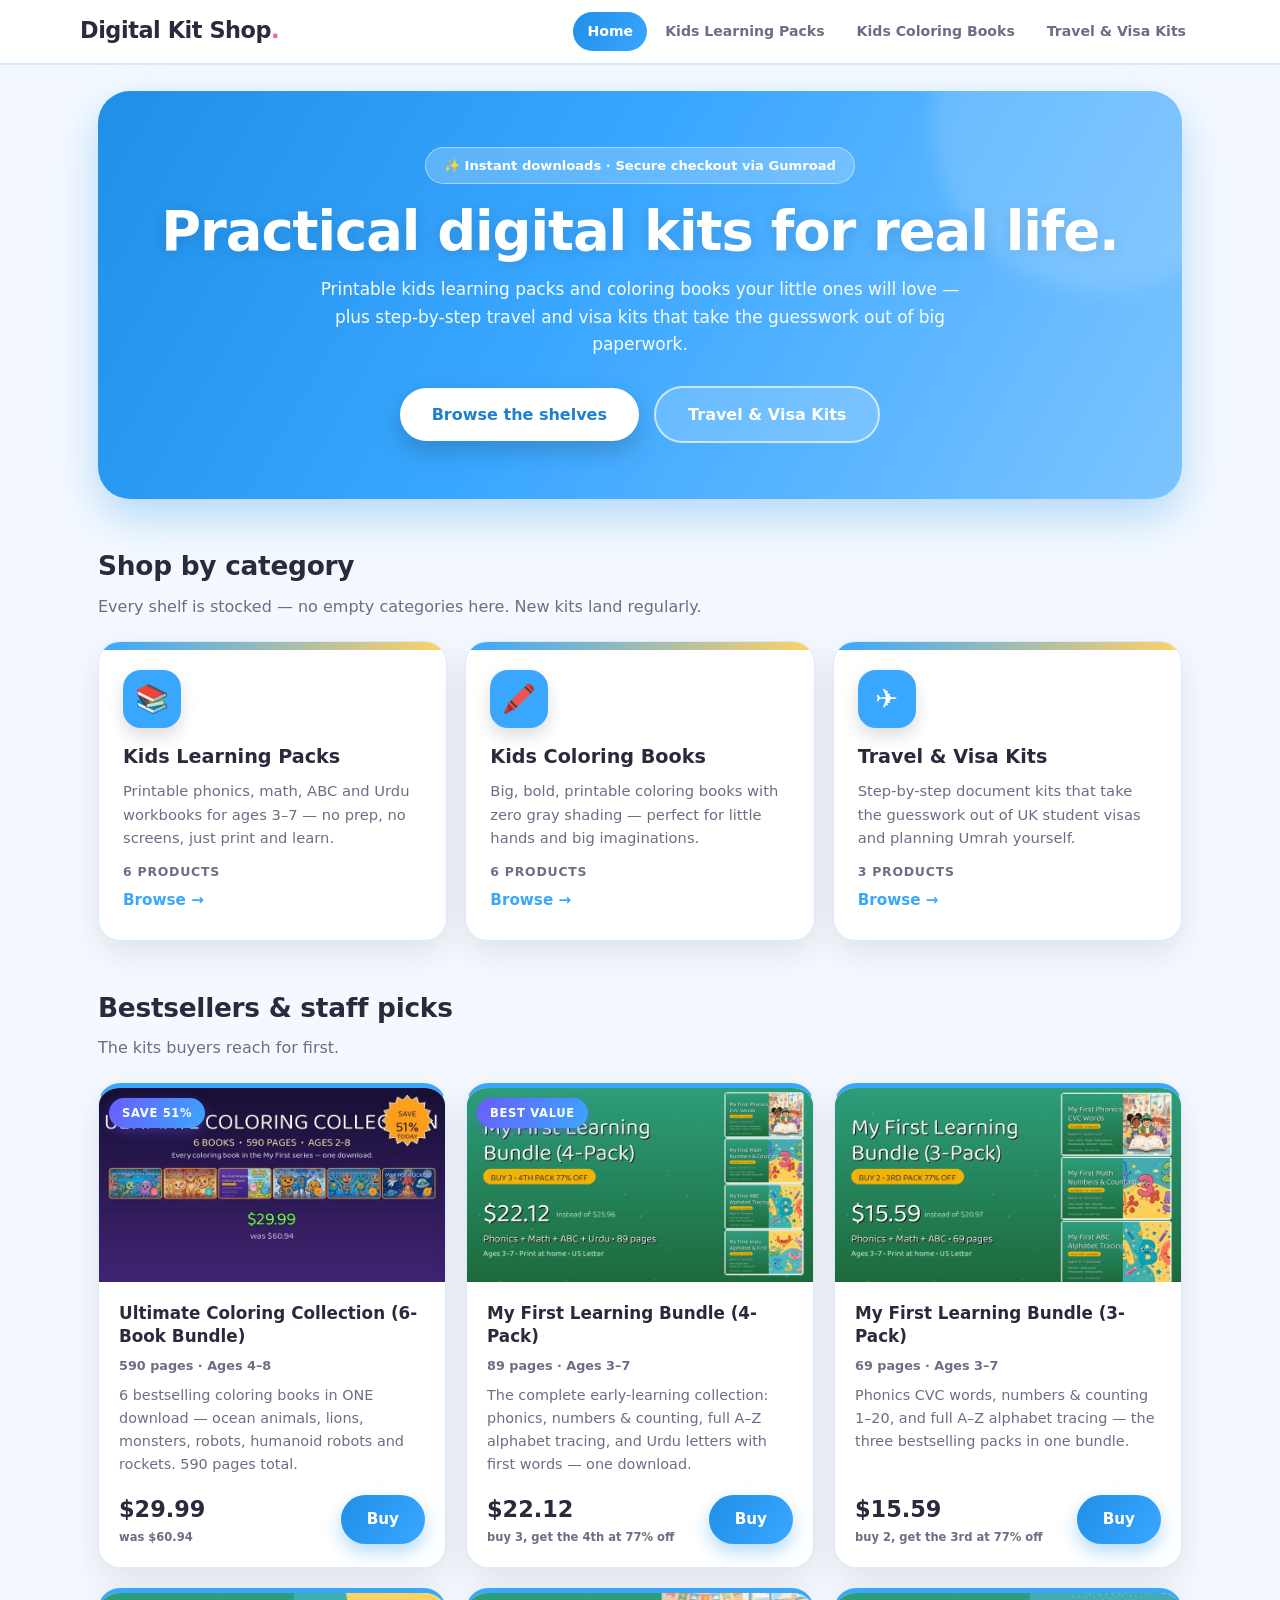
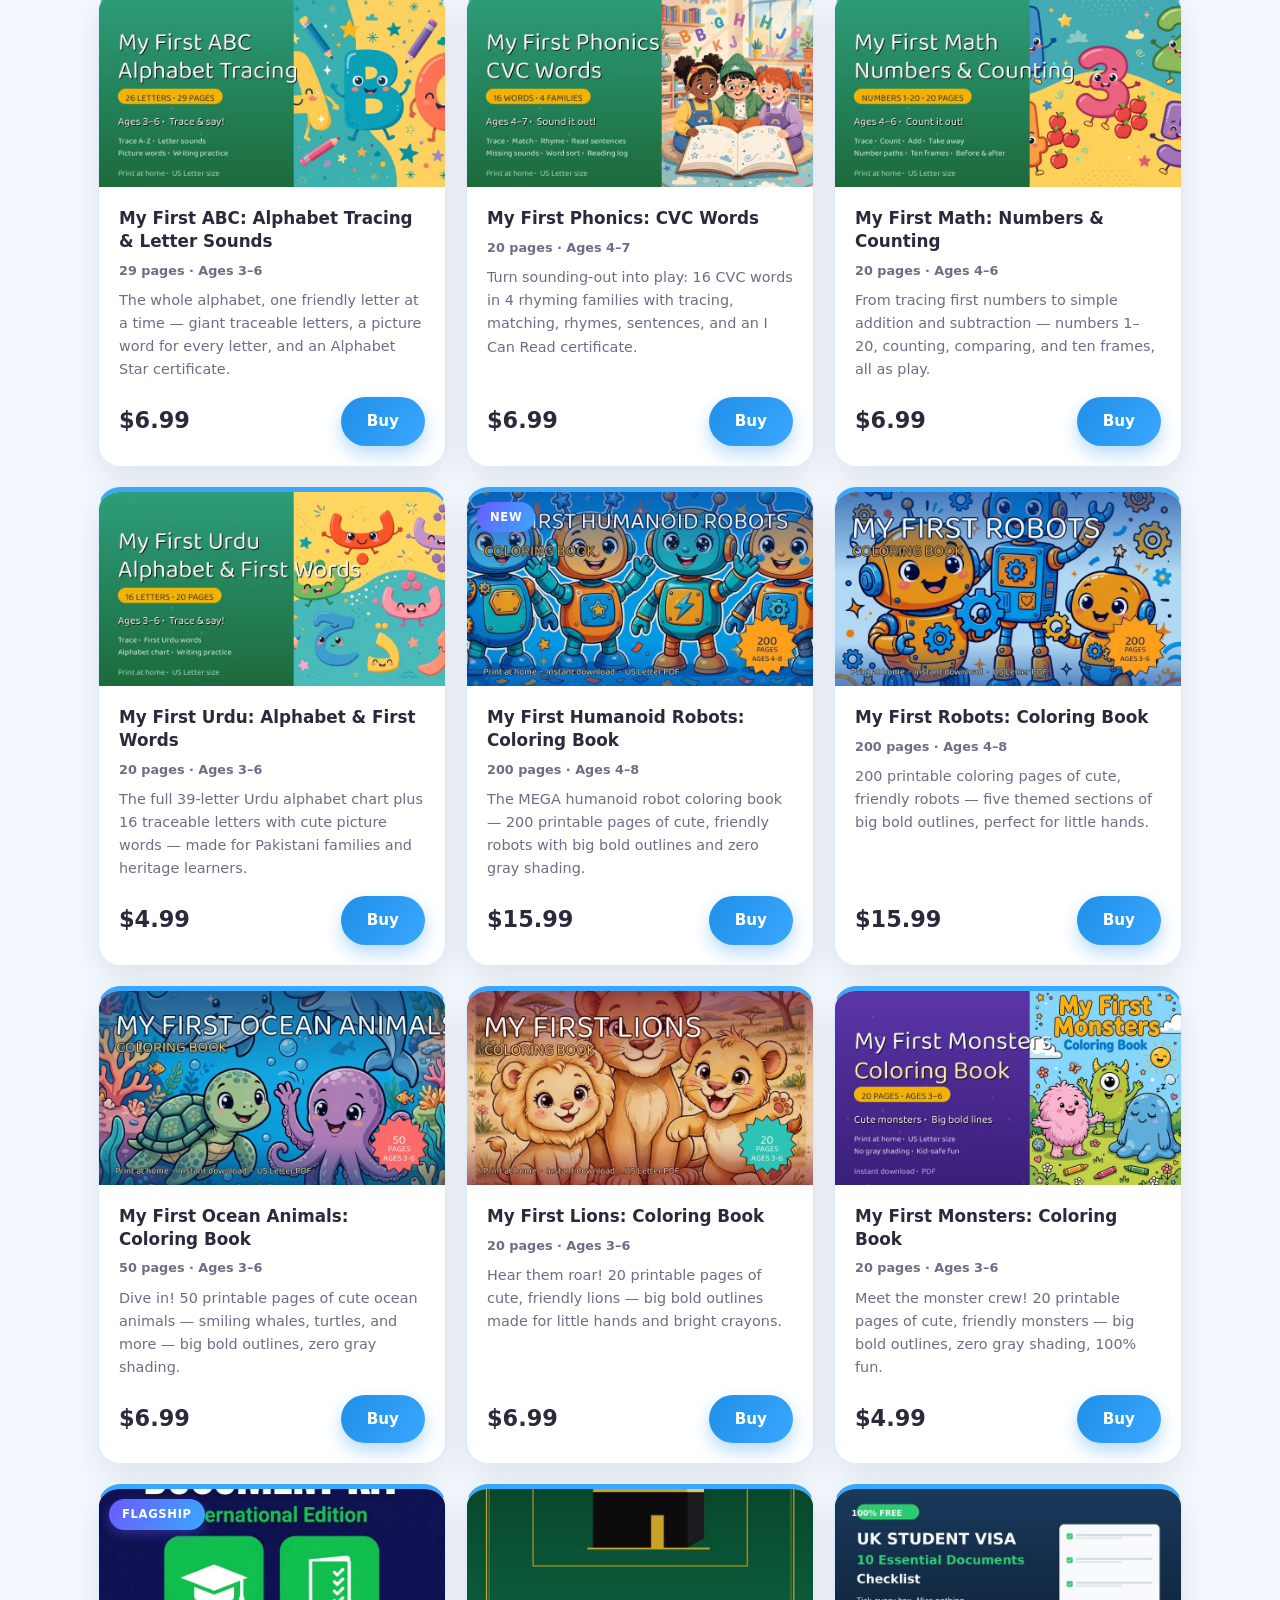
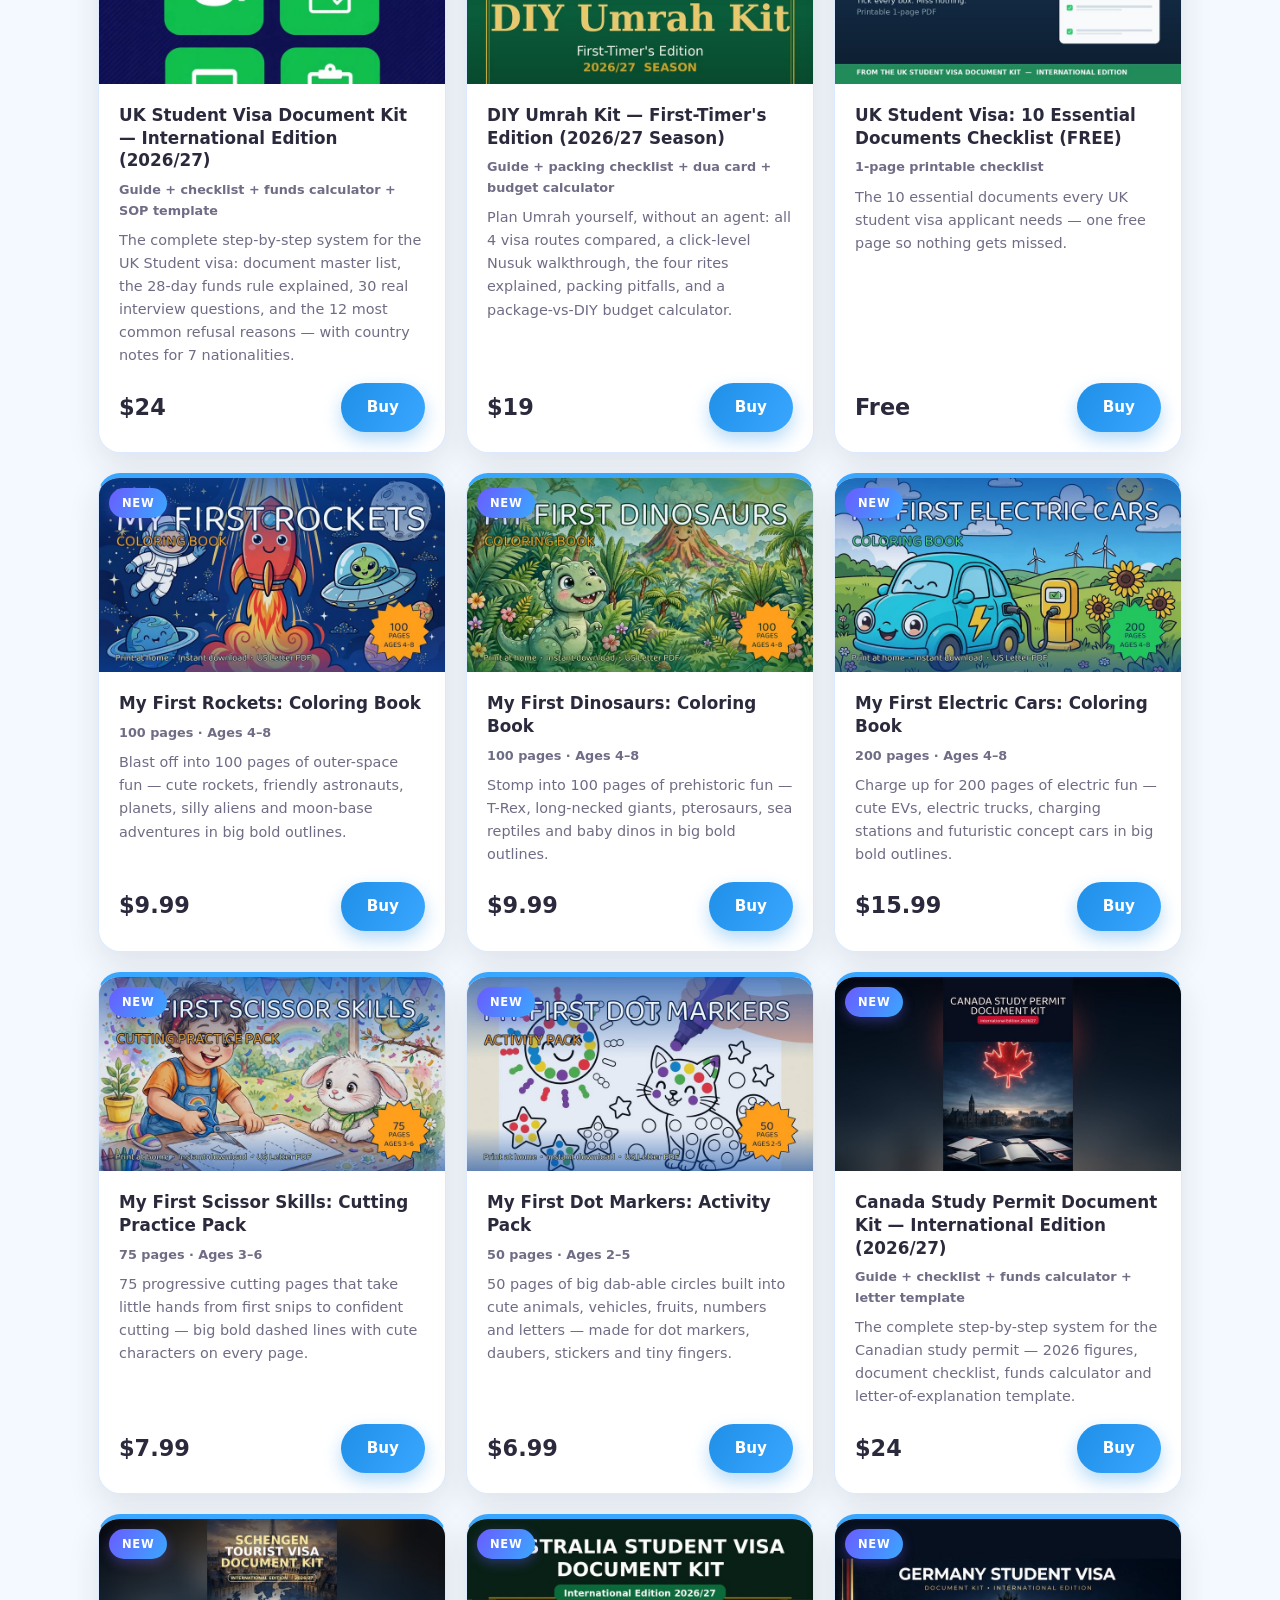
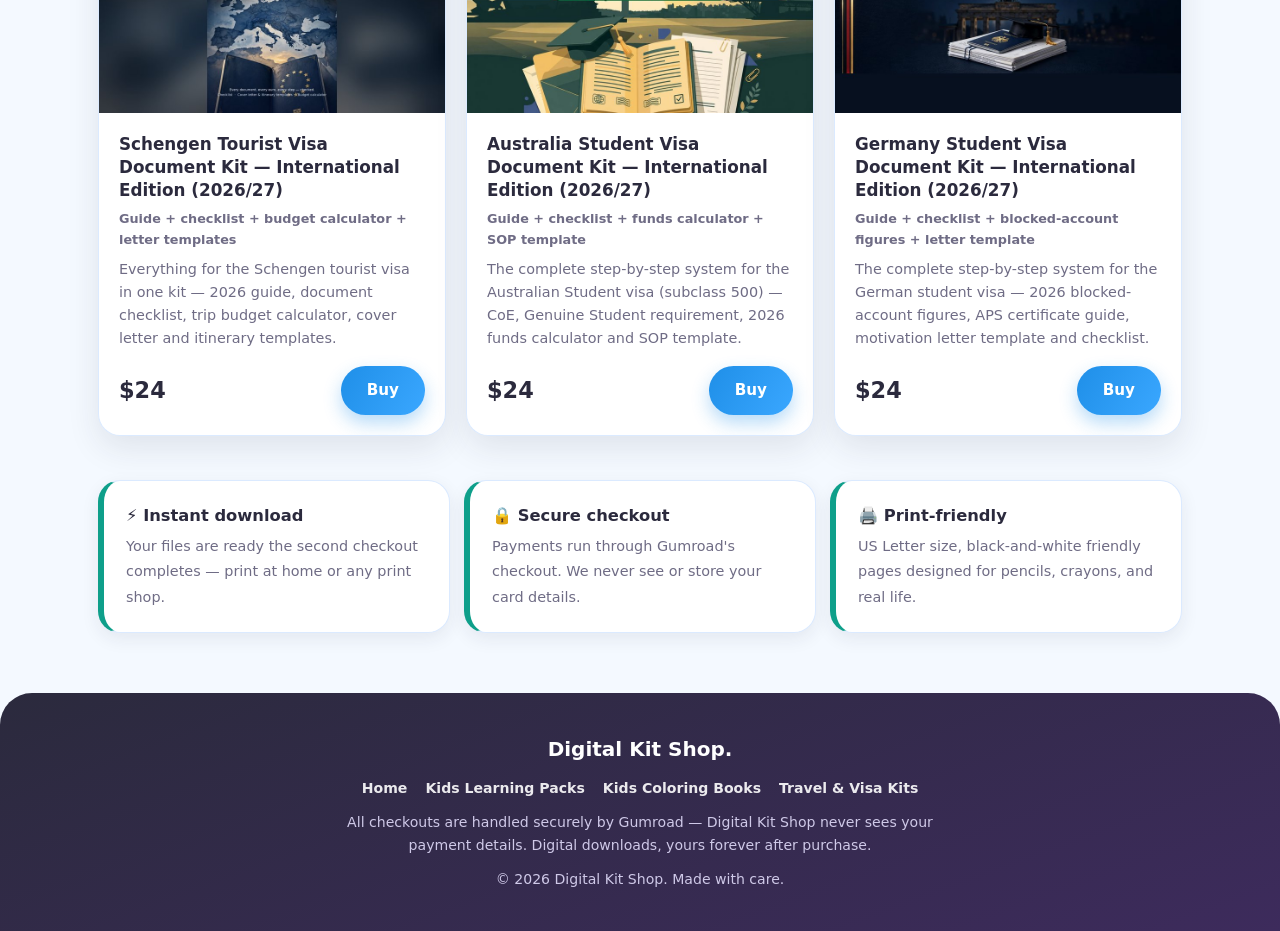
==== index.html @ 040221ce "Fix: restore correct homepage index.html" ====
<!DOCTYPE html>
<html lang="en">
<head>
<meta charset="utf-8">
<meta name="viewport" content="width=device-width, initial-scale=1">
<title>Digital Kit Shop — Practical digital kits for real life</title>
<meta name="description" content="Digital Kit Shop: printable kids learning packs and coloring books, plus step-by-step travel and visa document kits. Instant downloads, secure Gumroad checkout.">
<link rel="canonical" href="https://digitalkitshop.pages.dev/">
<meta property="og:type" content="website">
<meta property="og:site_name" content="Digital Kit Shop">
<meta property="og:title" content="Digital Kit Shop — Practical digital kits for real life">
<meta property="og:description" content="Digital Kit Shop: printable kids learning packs and coloring books, plus step-by-step travel and visa document kits. Instant downloads, secure Gumroad checkout.">
<meta property="og:url" content="https://digitalkitshop.pages.dev/">
<meta name="twitter:card" content="summary_large_image">
<meta property="og:image" content="https://digitalkitshop.pages.dev/assets/img/bundle4.jpg">
<link rel="stylesheet" href="assets/css/style.css">
<script type="application/ld+json">
{"@context": "https://schema.org", "@type": "WebSite", "name": "Digital Kit Shop", "url": "https://digitalkitshop.pages.dev/", "description": "Digital Kit Shop: printable kids learning packs and coloring books, plus step-by-step travel and visa document kits. Instant downloads, secure Gumroad checkout."}
</script>
</head>
<body>
<header class="site">
  <div class="wrap nav">
    <a class="logo" href=""><span data-brand>Digital Kit Shop</span><span class="dot">.</span></a>
    <nav class="nav-links"><a href="" class="active">Home</a><a href="kids-learning-packs/" class="">Kids Learning Packs</a><a href="kids-coloring-books/" class="">Kids Coloring Books</a><a href="travel-visa-kits/" class="">Travel & Visa Kits</a></nav>
  </div>
</header>
<main class="wrap">
  <section class="hero">
    <span class="kicker">✨ Instant downloads · Secure checkout via Gumroad</span>
    <h1>Practical digital kits <span class="hl">for real life.</span></h1>
    <p class="lead">Printable kids learning packs and coloring books your little ones will love — plus step-by-step travel and visa kits that take the guesswork out of big paperwork.</p>
    <a class="btn btn-primary" href="#categories">Browse the shelves</a>
    <a class="btn btn-ghost" href="travel-visa-kits/">Travel &amp; Visa Kits</a>
  </section>

  <h2 class="section-title" id="categories">Shop by category</h2>
  <p class="section-sub">Every shelf is stocked — no empty categories here. New kits land regularly.</p>
  <div class="cat-grid"><a class="cat-card" href="kids-learning-packs/">
  <div class="icon">📚</div>
  <h3>Kids Learning Packs</h3>
  <p>Printable phonics, math, ABC and Urdu workbooks for ages 3–7 — no prep, no screens, just print and learn.</p>
  <div class="count">6 products</div>
  <div class="go">Browse →</div>
</a><a class="cat-card" href="kids-coloring-books/">
  <div class="icon">🖍️</div>
  <h3>Kids Coloring Books</h3>
  <p>Big, bold, printable coloring books with zero gray shading — perfect for little hands and big imaginations.</p>
  <div class="count">6 products</div>
  <div class="go">Browse →</div>
</a><a class="cat-card" href="travel-visa-kits/">
  <div class="icon">✈️</div>
  <h3>Travel & Visa Kits</h3>
  <p>Step-by-step document kits that take the guesswork out of UK student visas and planning Umrah yourself.</p>
  <div class="count">3 products</div>
  <div class="go">Browse →</div>
</a></div>

  <h2 class="section-title">Bestsellers &amp; staff picks</h2>
  <p class="section-sub">The kits buyers reach for first.</p>
  <div class="prod-grid"><article class="prod">
  <div class="thumb"><span class="badge">Save 51%</span><img src="assets/img/coloring-mega-bundle.jpg" alt="Ultimate Coloring Collection (6-Book Bundle) cover" loading="lazy"></div>
  <div class="body">
    <h3>Ultimate Coloring Collection (6-Book Bundle)</h3>
    <div class="meta">590 pages · Ages 4–8</div>
    <p class="blurb">6 bestselling coloring books in ONE download — ocean animals, lions, monsters, robots, humanoid robots and rockets. 590 pages total.</p>
    <div class="row">
      <div class="price">$29.99<span class="price-note">was $60.94</span></div>
      <a class="btn-buy" href="https://saqibnaseer.gumroad.com/l/xhhzwd" target="_blank" rel="noopener">Buy</a>
    </div>
  </div>
</article><article class="prod">
  <div class="thumb"><span class="badge">Best value</span><img src="assets/img/bundle4.jpg" alt="My First Learning Bundle (4-Pack) cover" loading="lazy"></div>
  <div class="body">
    <h3>My First Learning Bundle (4-Pack)</h3>
    <div class="meta">89 pages · Ages 3–7</div>
    <p class="blurb">The complete early-learning collection: phonics, numbers & counting, full A–Z alphabet tracing, and Urdu letters with first words — one download.</p>
    <div class="row">
      <div class="price">$22.12<span class="price-note">buy 3, get the 4th at 77% off</span></div>
      <a class="btn-buy" href="https://saqibnaseer.gumroad.com/l/my-first-learning-bundle-4-pack" target="_blank" rel="noopener">Buy</a>
    </div>
  </div>
</article><article class="prod">
  <div class="thumb"><img src="assets/img/bundle3.jpg" alt="My First Learning Bundle (3-Pack) cover" loading="lazy"></div>
  <div class="body">
    <h3>My First Learning Bundle (3-Pack)</h3>
    <div class="meta">69 pages · Ages 3–7</div>
    <p class="blurb">Phonics CVC words, numbers & counting 1–20, and full A–Z alphabet tracing — the three bestselling packs in one bundle.</p>
    <div class="row">
      <div class="price">$15.59<span class="price-note">buy 2, get the 3rd at 77% off</span></div>
      <a class="btn-buy" href="https://saqibnaseer.gumroad.com/l/my-first-learning-bundle-3-pack" target="_blank" rel="noopener">Buy</a>
    </div>
  </div>
</article><article class="prod">
  <div class="thumb"><img src="assets/img/abc.jpg" alt="My First ABC: Alphabet Tracing & Letter Sounds cover" loading="lazy"></div>
  <div class="body">
    <h3>My First ABC: Alphabet Tracing & Letter Sounds</h3>
    <div class="meta">29 pages · Ages 3–6</div>
    <p class="blurb">The whole alphabet, one friendly letter at a time — giant traceable letters, a picture word for every letter, and an Alphabet Star certificate.</p>
    <div class="row">
      <div class="price">$6.99</div>
      <a class="btn-buy" href="https://saqibnaseer.gumroad.com/l/my-first-abc-alphabet-tracing" target="_blank" rel="noopener">Buy</a>
    </div>
  </div>
</article><article class="prod">
  <div class="thumb"><img src="assets/img/phonics.jpg" alt="My First Phonics: CVC Words cover" loading="lazy"></div>
  <div class="body">
    <h3>My First Phonics: CVC Words</h3>
    <div class="meta">20 pages · Ages 4–7</div>
    <p class="blurb">Turn sounding-out into play: 16 CVC words in 4 rhyming families with tracing, matching, rhymes, sentences, and an I Can Read certificate.</p>
    <div class="row">
      <div class="price">$6.99</div>
      <a class="btn-buy" href="https://saqibnaseer.gumroad.com/l/my-first-phonics-cvc-words" target="_blank" rel="noopener">Buy</a>
    </div>
  </div>
</article><article class="prod">
  <div class="thumb"><img src="assets/img/math.jpg" alt="My First Math: Numbers & Counting cover" loading="lazy"></div>
  <div class="body">
    <h3>My First Math: Numbers & Counting</h3>
    <div class="meta">20 pages · Ages 4–6</div>
    <p class="blurb">From tracing first numbers to simple addition and subtraction — numbers 1–20, counting, comparing, and ten frames, all as play.</p>
    <div class="row">
      <div class="price">$6.99</div>
      <a class="btn-buy" href="https://saqibnaseer.gumroad.com/l/my-first-math-numbers-counting" target="_blank" rel="noopener">Buy</a>
    </div>
  </div>
</article><article class="prod">
  <div class="thumb"><img src="assets/img/urdu.jpg" alt="My First Urdu: Alphabet & First Words cover" loading="lazy"></div>
  <div class="body">
    <h3>My First Urdu: Alphabet & First Words</h3>
    <div class="meta">20 pages · Ages 3–6</div>
    <p class="blurb">The full 39-letter Urdu alphabet chart plus 16 traceable letters with cute picture words — made for Pakistani families and heritage learners.</p>
    <div class="row">
      <div class="price">$4.99</div>
      <a class="btn-buy" href="https://saqibnaseer.gumroad.com/l/my-first-urdu-alphabet-first-words" target="_blank" rel="noopener">Buy</a>
    </div>
  </div>
</article><article class="prod">
  <div class="thumb"><span class="badge">New</span><img src="assets/img/humanoid.jpg" alt="My First Humanoid Robots: Coloring Book cover" loading="lazy"></div>
  <div class="body">
    <h3>My First Humanoid Robots: Coloring Book</h3>
    <div class="meta">200 pages · Ages 4–8</div>
    <p class="blurb">The MEGA humanoid robot coloring book — 200 printable pages of cute, friendly robots with big bold outlines and zero gray shading.</p>
    <div class="row">
      <div class="price">$15.99</div>
      <a class="btn-buy" href="https://saqibnaseer.gumroad.com/l/my-first-humanoid-robots-coloring-book" target="_blank" rel="noopener">Buy</a>
    </div>
  </div>
</article><article class="prod">
  <div class="thumb"><img src="assets/img/robots.jpg" alt="My First Robots: Coloring Book cover" loading="lazy"></div>
  <div class="body">
    <h3>My First Robots: Coloring Book</h3>
    <div class="meta">200 pages · Ages 4–8</div>
    <p class="blurb">200 printable coloring pages of cute, friendly robots — five themed sections of big bold outlines, perfect for little hands.</p>
    <div class="row">
      <div class="price">$15.99</div>
      <a class="btn-buy" href="https://saqibnaseer.gumroad.com/l/my-first-robots-coloring-book" target="_blank" rel="noopener">Buy</a>
    </div>
  </div>
</article><article class="prod">
  <div class="thumb"><img src="assets/img/ocean.jpg" alt="My First Ocean Animals: Coloring Book cover" loading="lazy"></div>
  <div class="body">
    <h3>My First Ocean Animals: Coloring Book</h3>
    <div class="meta">50 pages · Ages 3–6</div>
    <p class="blurb">Dive in! 50 printable pages of cute ocean animals — smiling whales, turtles, and more — big bold outlines, zero gray shading.</p>
    <div class="row">
      <div class="price">$6.99</div>
      <a class="btn-buy" href="https://saqibnaseer.gumroad.com/l/my-first-ocean-animals-coloring-book" target="_blank" rel="noopener">Buy</a>
    </div>
  </div>
</article><article class="prod">
  <div class="thumb"><img src="assets/img/lions.jpg" alt="My First Lions: Coloring Book cover" loading="lazy"></div>
  <div class="body">
    <h3>My First Lions: Coloring Book</h3>
    <div class="meta">20 pages · Ages 3–6</div>
    <p class="blurb">Hear them roar! 20 printable pages of cute, friendly lions — big bold outlines made for little hands and bright crayons.</p>
    <div class="row">
      <div class="price">$6.99</div>
      <a class="btn-buy" href="https://saqibnaseer.gumroad.com/l/my-first-lions-coloring-book" target="_blank" rel="noopener">Buy</a>
    </div>
  </div>
</article><article class="prod">
  <div class="thumb"><img src="assets/img/monsters.jpg" alt="My First Monsters: Coloring Book cover" loading="lazy"></div>
  <div class="body">
    <h3>My First Monsters: Coloring Book</h3>
    <div class="meta">20 pages · Ages 3–6</div>
    <p class="blurb">Meet the monster crew! 20 printable pages of cute, friendly monsters — big bold outlines, zero gray shading, 100% fun.</p>
    <div class="row">
      <div class="price">$4.99</div>
      <a class="btn-buy" href="https://saqibnaseer.gumroad.com/l/my-first-monsters-coloring-book" target="_blank" rel="noopener">Buy</a>
    </div>
  </div>
</article><article class="prod">
  <div class="thumb"><span class="badge">Flagship</span><img src="assets/img/visa-kit.jpg" alt="UK Student Visa Document Kit — International Edition (2026/27) cover" loading="lazy"></div>
  <div class="body">
    <h3>UK Student Visa Document Kit — International Edition (2026/27)</h3>
    <div class="meta">Guide + checklist + funds calculator + SOP template</div>
    <p class="blurb">The complete step-by-step system for the UK Student visa: document master list, the 28-day funds rule explained, 30 real interview questions, and the 12 most common refusal reasons — with country notes for 7 nationalities.</p>
    <div class="row">
      <div class="price">$24</div>
      <a class="btn-buy" href="https://saqibnaseer.gumroad.com/l/kpuzn" target="_blank" rel="noopener">Buy</a>
    </div>
  </div>
</article><article class="prod">
  <div class="thumb"><img src="assets/img/umrah-kit.jpg" alt="DIY Umrah Kit — First-Timer's Edition (2026/27 Season) cover" loading="lazy"></div>
  <div class="body">
    <h3>DIY Umrah Kit — First-Timer's Edition (2026/27 Season)</h3>
    <div class="meta">Guide + packing checklist + dua card + budget calculator</div>
    <p class="blurb">Plan Umrah yourself, without an agent: all 4 visa routes compared, a click-level Nusuk walkthrough, the four rites explained, packing pitfalls, and a package-vs-DIY budget calculator.</p>
    <div class="row">
      <div class="price">$19</div>
      <a class="btn-buy" href="https://saqibnaseer.gumroad.com/l/oolksf" target="_blank" rel="noopener">Buy</a>
    </div>
  </div>
</article><article class="prod">
  <div class="thumb"><img src="assets/img/visa-freebie.jpg" alt="UK Student Visa: 10 Essential Documents Checklist (FREE) cover" loading="lazy"></div>
  <div class="body">
    <h3>UK Student Visa: 10 Essential Documents Checklist (FREE)</h3>
    <div class="meta">1-page printable checklist</div>
    <p class="blurb">The 10 essential documents every UK student visa applicant needs — one free page so nothing gets missed.</p>
    <div class="row">
      <div class="price">Free</div>
      <a class="btn-buy" href="https://saqibnaseer.gumroad.com/l/zlbqf" target="_blank" rel="noopener">Buy</a>
    </div>
  </div>
</article><article class="prod">
  <div class="thumb"><span class="badge">New</span><img src="assets/img/rockets.jpg" alt="My First Rockets: Coloring Book cover" loading="lazy"></div>
  <div class="body">
    <h3>My First Rockets: Coloring Book</h3>
    <div class="meta">100 pages · Ages 4–8</div>
    <p class="blurb">Blast off into 100 pages of outer-space fun — cute rockets, friendly astronauts, planets, silly aliens and moon-base adventures in big bold outlines.</p>
    <div class="row">
      <div class="price">$9.99</div>
      <a class="btn-buy" href="https://saqibnaseer.gumroad.com/l/ehlym" target="_blank" rel="noopener">Buy</a>
    </div>
  </div>
</article><article class="prod">
  <div class="thumb"><span class="badge">New</span><img src="assets/img/dinosaurs.jpg" alt="My First Dinosaurs: Coloring Book cover" loading="lazy"></div>
  <div class="body">
    <h3>My First Dinosaurs: Coloring Book</h3>
    <div class="meta">100 pages · Ages 4–8</div>
    <p class="blurb">Stomp into 100 pages of prehistoric fun — T-Rex, long-necked giants, pterosaurs, sea reptiles and baby dinos in big bold outlines.</p>
    <div class="row">
      <div class="price">$9.99</div>
      <a class="btn-buy" href="https://saqibnaseer.gumroad.com/l/xerpw" target="_blank" rel="noopener">Buy</a>
    </div>
  </div>
</article><article class="prod">
  <div class="thumb"><span class="badge">New</span><img src="assets/img/electric-cars.jpg" alt="My First Electric Cars: Coloring Book cover" loading="lazy"></div>
  <div class="body">
    <h3>My First Electric Cars: Coloring Book</h3>
    <div class="meta">200 pages · Ages 4–8</div>
    <p class="blurb">Charge up for 200 pages of electric fun — cute EVs, electric trucks, charging stations and futuristic concept cars in big bold outlines.</p>
    <div class="row">
      <div class="price">$15.99</div>
      <a class="btn-buy" href="https://saqibnaseer.gumroad.com/l/ebuxwg" target="_blank" rel="noopener">Buy</a>
    </div>
  </div>
</article><article class="prod">
  <div class="thumb"><span class="badge">New</span><img src="assets/img/scissor-skills.jpg" alt="My First Scissor Skills: Cutting Practice Pack cover" loading="lazy"></div>
  <div class="body">
    <h3>My First Scissor Skills: Cutting Practice Pack</h3>
    <div class="meta">75 pages · Ages 3–6</div>
    <p class="blurb">75 progressive cutting pages that take little hands from first snips to confident cutting — big bold dashed lines with cute characters on every page.</p>
    <div class="row">
      <div class="price">$7.99</div>
      <a class="btn-buy" href="https://saqibnaseer.gumroad.com/l/vitgy" target="_blank" rel="noopener">Buy</a>
    </div>
  </div>
</article><article class="prod">
  <div class="thumb"><span class="badge">New</span><img src="assets/img/dot-markers.jpg" alt="My First Dot Markers: Activity Pack cover" loading="lazy"></div>
  <div class="body">
    <h3>My First Dot Markers: Activity Pack</h3>
    <div class="meta">50 pages · Ages 2–5</div>
    <p class="blurb">50 pages of big dab-able circles built into cute animals, vehicles, fruits, numbers and letters — made for dot markers, daubers, stickers and tiny fingers.</p>
    <div class="row">
      <div class="price">$6.99</div>
      <a class="btn-buy" href="https://saqibnaseer.gumroad.com/l/jmizsm" target="_blank" rel="noopener">Buy</a>
    </div>
  </div>
</article><article class="prod">
  <div class="thumb"><span class="badge">New</span><img src="assets/img/canada-visa.jpg" alt="Canada Study Permit Document Kit — International Edition (2026/27) cover" loading="lazy"></div>
  <div class="body">
    <h3>Canada Study Permit Document Kit — International Edition (2026/27)</h3>
    <div class="meta">Guide + checklist + funds calculator + letter template</div>
    <p class="blurb">The complete step-by-step system for the Canadian study permit — 2026 figures, document checklist, funds calculator and letter-of-explanation template.</p>
    <div class="row">
      <div class="price">$24</div>
      <a class="btn-buy" href="https://saqibnaseer.gumroad.com/l/fekqhb" target="_blank" rel="noopener">Buy</a>
    </div>
  </div>
</article><article class="prod">
  <div class="thumb"><span class="badge">New</span><img src="assets/img/schengen-visa.jpg" alt="Schengen Tourist Visa Document Kit — International Edition (2026/27) cover" loading="lazy"></div>
  <div class="body">
    <h3>Schengen Tourist Visa Document Kit — International Edition (2026/27)</h3>
    <div class="meta">Guide + checklist + budget calculator + letter templates</div>
    <p class="blurb">Everything for the Schengen tourist visa in one kit — 2026 guide, document checklist, trip budget calculator, cover letter and itinerary templates.</p>
    <div class="row">
      <div class="price">$24</div>
      <a class="btn-buy" href="https://saqibnaseer.gumroad.com/l/lkjqjd" target="_blank" rel="noopener">Buy</a>
    </div>
  </div>
</article><article class="prod">
  <div class="thumb"><span class="badge">New</span><img src="assets/img/australia-visa.jpg" alt="Australia Student Visa Document Kit — International Edition (2026/27) cover" loading="lazy"></div>
  <div class="body">
    <h3>Australia Student Visa Document Kit — International Edition (2026/27)</h3>
    <div class="meta">Guide + checklist + funds calculator + SOP template</div>
    <p class="blurb">The complete step-by-step system for the Australian Student visa (subclass 500) — CoE, Genuine Student requirement, 2026 funds calculator and SOP template.</p>
    <div class="row">
      <div class="price">$24</div>
      <a class="btn-buy" href="https://saqibnaseer.gumroad.com/l/dsbynf" target="_blank" rel="noopener">Buy</a>
    </div>
  </div>
</article><article class="prod">
  <div class="thumb"><span class="badge">New</span><img src="assets/img/germany-visa.jpg" alt="Germany Student Visa Document Kit — International Edition (2026/27) cover" loading="lazy"></div>
  <div class="body">
    <h3>Germany Student Visa Document Kit — International Edition (2026/27)</h3>
    <div class="meta">Guide + checklist + blocked-account figures + letter template</div>
    <p class="blurb">The complete step-by-step system for the German student visa — 2026 blocked-account figures, APS certificate guide, motivation letter template and checklist.</p>
    <div class="row">
      <div class="price">$24</div>
      <a class="btn-buy" href="https://saqibnaseer.gumroad.com/l/gyfbvo" target="_blank" rel="noopener">Buy</a>
    </div>
  </div>
</article></div>

  <div class="trust">
    <div class="t"><b>⚡ Instant download</b><span>Your files are ready the second checkout completes — print at home or any print shop.</span></div>
    <div class="t"><b>🔒 Secure checkout</b><span>Payments run through Gumroad's checkout. We never see or store your card details.</span></div>
    <div class="t"><b>🖨️ Print-friendly</b><span>US Letter size, black-and-white friendly pages designed for pencils, crayons, and real life.</span></div>
  </div>
</main>
<footer class="site">
  <div class="wrap">
    <div class="flogo"><span data-brand>Digital Kit Shop</span><span class="dot" style="color:var(--accent)">.</span></div>
    <div class="fnav"><a href="">Home</a><a href="kids-learning-packs/">Kids Learning Packs</a><a href="kids-coloring-books/">Kids Coloring Books</a><a href="travel-visa-kits/">Travel & Visa Kits</a></div>
    <p>All checkouts are handled securely by Gumroad — <span data-brand>Digital Kit Shop</span> never sees your payment details. Digital downloads, yours forever after purchase.</p>
    <p>© <span id="year">2026</span> <span data-brand>Digital Kit Shop</span>. Made with care.</p>
  </div>
</footer>
<script src="assets/js/site.js"></script>
</body>
</html>
---- assets/css/style.css ----
/* Digital Kit Shop — vibrant kids-store theme.
   Flat colors + soft blurred blobs only. NO grid / square-pattern textures anywhere. */
:root{
  --pink:#ff5d8f;
  --orange:#ff9f1c;
  --purple:#6a5cff;
  --teal:#0e9f8a;
  --blue:#3aa7ff;
  --yellow:#ffd166;
  --ink:#2b2a3d;
  --muted:#6f6c85;
  --card:#ffffff;
  --radius:22px;
  --shadow:0 12px 32px rgba(43,42,61,.10);
  --shadow-sm:0 6px 18px rgba(43,42,61,.08);
}
*{box-sizing:border-box;margin:0;padding:0}
html{-webkit-text-size-adjust:100%;scroll-behavior:smooth}
body{
  font-family:"Nunito","Segoe UI",system-ui,-apple-system,Roboto,"Helvetica Neue",Arial,sans-serif;
  color:var(--ink);line-height:1.6;font-size:16px;
  background:#f4f9ff;
  overflow-x:hidden;
}
h1,h2,h3,.logo,.btn,.btn-buy,.pill{font-family:"Baloo 2","Nunito","Segoe UI",system-ui,sans-serif}
img{max-width:100%;display:block}
a{color:inherit}
.wrap{max-width:1120px;margin:0 auto;padding:0 18px;position:relative;z-index:1}

/* ============ Animated background: drifting blobs + rising bubbles (CSS only) ============ */
.bg-blobs{position:fixed;inset:0;z-index:0;overflow:hidden;pointer-events:none}
.blob{position:absolute;border-radius:50%;filter:blur(80px);opacity:.45;animation:drift 26s ease-in-out infinite alternate}
.blob.b1{width:46vmax;height:46vmax;background:#cfe6ff;top:-12vmax;left:-12vmax;animation-duration:30s}
.blob.b2{width:38vmax;height:38vmax;background:#d8f1ff;top:-6vmax;right:-10vmax;animation-duration:24s}
.blob.b3{width:42vmax;height:42vmax;background:#d3f5ec;bottom:-14vmax;left:8vmax;animation-duration:32s}
.blob.b4{width:34vmax;height:34vmax;background:#ddd6ff;bottom:-8vmax;right:-6vmax;animation-duration:27s}
.blob.b5{width:26vmax;height:26vmax;background:#cdeaff;top:34vmax;left:38vmax;opacity:.35;animation-duration:22s}
@keyframes drift{
  from{transform:translate(0,0) scale(1)}
  to{transform:translate(7vmax,5vmax) scale(1.18)}
}
.bubble{position:absolute;bottom:-6vmax;border-radius:50%;opacity:.5;animation:rise linear infinite}
.bubble.u1{width:34px;height:34px;left:12%;background:rgba(58,167,255,.25);animation-duration:26s}
.bubble.u2{width:22px;height:22px;left:32%;background:rgba(125,196,255,.30);animation-duration:32s;animation-delay:-8s}
.bubble.u3{width:44px;height:44px;left:58%;background:rgba(106,92,255,.20);animation-duration:38s;animation-delay:-15s}
.bubble.u4{width:18px;height:18px;left:74%;background:rgba(14,159,138,.25);animation-duration:24s;animation-delay:-4s}
.bubble.u5{width:28px;height:28px;left:88%;background:rgba(58,167,255,.25);animation-duration:30s;animation-delay:-20s}
@keyframes rise{
  from{transform:translateY(0)}
  to{transform:translateY(-125vh)}
}
@media (prefers-reduced-motion: reduce){
  .blob,.bubble{animation:none}
}

/* ============ Header ============ */
header.site{
  position:sticky;top:0;z-index:50;
  background:rgba(255,255,255,.88);backdrop-filter:blur(12px);-webkit-backdrop-filter:blur(12px);
  border-bottom:2px solid #d9e9ff;
}
.nav{display:flex;align-items:center;justify-content:space-between;padding:12px 0;gap:12px;flex-wrap:wrap}
.logo{font-weight:800;font-size:1.4rem;letter-spacing:-.02em;text-decoration:none}
.logo .dot{color:var(--pink)}
.nav-links{display:flex;gap:4px;flex-wrap:wrap}
.nav-links a{
  text-decoration:none;font-weight:700;font-size:.88rem;color:var(--muted);
  padding:8px 14px;border-radius:999px;transition:background .15s,color .15s;
}
.nav-links a:hover{background:#e8f3ff;color:var(--ink)}
.nav-links a.active{background:linear-gradient(120deg,#1f8fe8,var(--blue));color:#fff}

/* ============ Hero ============ */
.hero{
  margin:26px 0 8px;padding:56px 28px;text-align:center;color:#fff;
  background:linear-gradient(120deg,#1f8fe8 0%,#3aa7ff 45%,#7cc4ff 100%);
  border-radius:32px;box-shadow:0 18px 44px rgba(31,143,232,.30);
  position:relative;overflow:hidden;
}
.hero::after{
  content:"";position:absolute;width:340px;height:340px;border-radius:50%;
  background:rgba(255,255,255,.14);filter:blur(10px);top:-140px;right:-90px;
}
.hero .kicker{
  display:inline-block;background:rgba(255,255,255,.22);border:1px solid rgba(255,255,255,.45);
  border-radius:999px;padding:7px 18px;font-size:.82rem;font-weight:800;margin-bottom:18px;
}
.hero h1{font-size:clamp(2.1rem,6vw,3.4rem);line-height:1.12;letter-spacing:-.02em;margin-bottom:14px;text-shadow:0 2px 14px rgba(0,0,0,.12)}
.hero p.lead{max-width:660px;margin:0 auto 28px;font-size:1.06rem;color:#fff;opacity:.96}
.btn{
  display:inline-block;text-decoration:none;font-weight:800;border-radius:999px;
  padding:14px 32px;font-size:1rem;transition:transform .15s ease, box-shadow .15s ease;
}
.btn:hover{transform:translateY(-2px) scale(1.02)}
.btn-primary{background:#fff;color:#1f7fd1;box-shadow:0 10px 24px rgba(0,0,0,.18)}
.btn-ghost{background:rgba(255,255,255,.18);border:2px solid rgba(255,255,255,.65);color:#fff;margin-left:10px}

/* ============ Section titles ============ */
.section-title{font-size:1.65rem;letter-spacing:-.01em;margin:46px 0 6px;display:flex;align-items:center;gap:10px}
.section-title .tick{width:10px;height:26px;border-radius:99px;background:linear-gradient(180deg,#1f8fe8,#7cc4ff)}
.section-sub{color:var(--muted);margin-bottom:22px;max-width:640px}

/* ============ Category pills (homepage filter) ============ */
.pills{display:flex;gap:10px;overflow-x:auto;padding:4px 2px 14px;scrollbar-width:none}
.pills::-webkit-scrollbar{display:none}
.pill{
  --cat:var(--blue);
  flex:0 0 auto;border:2px solid var(--cat);background:#fff;color:var(--ink);
  font-weight:800;font-size:.92rem;padding:10px 20px;border-radius:999px;cursor:pointer;
  transition:all .18s ease;font-family:inherit;
}
.pill:hover{transform:translateY(-2px);box-shadow:var(--shadow-sm)}
.pill.active{background:var(--cat);color:#fff;border-color:transparent;box-shadow:0 8px 18px rgba(43,42,61,.18)}

/* ============ Product grid & cards ============ */
.prod-grid{display:grid;grid-template-columns:1fr;gap:20px;margin-bottom:10px}
@media(min-width:560px){.prod-grid{grid-template-columns:repeat(2,1fr)}}
@media(min-width:920px){.prod-grid{grid-template-columns:repeat(3,1fr)}}
.prod{
  --cat:var(--blue);
  background:var(--card);border-radius:var(--radius);
  border:1px solid #dbeaff;border-top:5px solid var(--cat);
  overflow:hidden;box-shadow:var(--shadow);display:flex;flex-direction:column;
  transition:transform .18s ease, box-shadow .18s ease;
  animation:cardIn .35s ease both;
}
.prod:hover{transform:translateY(-5px) rotate(-.3deg);box-shadow:0 18px 40px rgba(43,42,61,.14)}
.prod.hide{display:none}
@keyframes cardIn{from{opacity:0;transform:translateY(14px)}to{opacity:1;transform:none}}
.prod .thumb{position:relative;background:#f0f7ff}
.prod .thumb img{width:100%;aspect-ratio:16/9;object-fit:cover}
.prod .thumb.tall img{aspect-ratio:3/4;object-fit:contain;background:#fff}
.badge{
  position:absolute;top:10px;left:10px;z-index:2;
  background:linear-gradient(120deg,var(--purple),var(--blue));color:#fff;
  font-size:.72rem;font-weight:800;padding:6px 13px;border-radius:999px;
  text-transform:uppercase;letter-spacing:.06em;box-shadow:0 4px 12px rgba(106,92,255,.35);
}
.save-ribbon{
  position:absolute;top:10px;right:10px;z-index:2;
  background:linear-gradient(120deg,#ff3d5a,#ff9f1c);color:#fff;
  font-size:.78rem;font-weight:800;padding:6px 13px;border-radius:999px;
  box-shadow:0 4px 12px rgba(255,61,90,.4);transform:rotate(3deg);
}
.prod .body{padding:20px;display:flex;flex-direction:column;flex:1}
.prod h3{font-size:1.05rem;line-height:1.35;margin-bottom:8px}
.prod .meta{font-size:.8rem;color:var(--muted);font-weight:700;margin-bottom:8px}
.prod p.blurb{font-size:.9rem;color:var(--muted);margin-bottom:16px;flex:1}
.prod .row{display:flex;align-items:center;justify-content:space-between;gap:10px;margin-top:auto}
.price{font-size:1.4rem;font-weight:800;color:var(--ink)}
.price .was-price{font-size:.95rem;color:var(--muted);font-weight:600;text-decoration:line-through;margin-right:8px}
.price-note{display:block;font-size:.72rem;font-weight:700;color:var(--muted)}
.btn-buy{
  background:linear-gradient(120deg,#1f8fe8,#3aa7ff);color:#fff;text-decoration:none;font-weight:800;
  padding:12px 26px;border-radius:999px;font-size:.95rem;white-space:nowrap;
  box-shadow:0 8px 18px rgba(31,143,232,.32);transition:transform .15s ease;
}
.btn-buy:hover{transform:translateY(-2px) scale(1.04)}

/* ============ Bundle deals shelf ============ */
.bundle-shelf{
  margin:46px 0 8px;padding:30px 26px;border-radius:28px;color:#fff;
  background:linear-gradient(120deg,#2b2a3d 0%,#4a2b6d 55%,#6a5cff 120%);
  box-shadow:0 18px 44px rgba(74,43,109,.35);position:relative;overflow:hidden;
}
.bundle-shelf::after{
  content:"";position:absolute;width:280px;height:280px;border-radius:50%;
  background:rgba(255,159,28,.25);filter:blur(60px);bottom:-120px;left:-80px;
}
.bundle-head{display:flex;align-items:center;gap:12px;margin-bottom:6px;position:relative;z-index:1}
.bundle-head h2{font-size:1.6rem;letter-spacing:-.01em}
.bundle-sub{opacity:.85;margin-bottom:22px;position:relative;z-index:1}
.bundle-grid{display:grid;grid-template-columns:1fr;gap:20px;position:relative;z-index:1}
@media(min-width:720px){.bundle-grid{grid-template-columns:repeat(2,1fr)}}
@media(min-width:1020px){.bundle-grid{grid-template-columns:repeat(3,1fr)}}
.bundle-shelf .prod{border-top-color:var(--yellow)}

/* ============ Category cards ============ */
.cat-grid{display:grid;grid-template-columns:1fr;gap:18px}
@media(min-width:720px){.cat-grid{grid-template-columns:repeat(3,1fr)}}
.cat-card{
  --cat:var(--blue);
  background:#fff;border-radius:var(--radius);padding:28px 24px;text-decoration:none;
  box-shadow:var(--shadow);transition:transform .18s ease;position:relative;overflow:hidden;
  border:1px solid #dbeaff;
}
.cat-card::before{content:"";position:absolute;top:0;left:0;right:0;height:8px;background:linear-gradient(90deg,var(--cat),var(--yellow))}
.cat-card:hover{transform:translateY(-4px) rotate(.4deg)}
.cat-card .icon{
  width:58px;height:58px;border-radius:18px;display:flex;align-items:center;justify-content:center;
  font-size:1.7rem;margin-bottom:14px;background:var(--cat);color:#fff;
  box-shadow:0 8px 16px rgba(43,42,61,.16);
}
.cat-card h3{font-size:1.2rem;margin-bottom:6px}
.cat-card p{color:var(--muted);font-size:.92rem;margin-bottom:12px}
.cat-card .count{font-size:.78rem;font-weight:800;color:var(--muted);text-transform:uppercase;letter-spacing:.06em}
.cat-card .go{font-weight:800;color:var(--cat);font-size:.95rem;margin-top:6px}

/* ============ Category page hero ============ */
.cat-hero{
  margin:26px 0 6px;padding:46px 28px;text-align:center;color:#fff;
  border-radius:28px;box-shadow:var(--shadow);position:relative;overflow:hidden;
}
.cat-hero::after{
  content:"";position:absolute;width:260px;height:260px;border-radius:50%;
  background:rgba(255,255,255,.16);filter:blur(8px);top:-110px;right:-70px;
}
.cat-hero .icon{font-size:2.8rem;filter:drop-shadow(0 4px 8px rgba(0,0,0,.18))}
.cat-hero h1{font-size:clamp(1.8rem,5vw,2.5rem);letter-spacing:-.02em;margin:10px 0 8px;text-shadow:0 2px 10px rgba(0,0,0,.15)}
.cat-hero p{opacity:.95;max-width:620px;margin:0 auto}

/* ============ Trust strip ============ */
.trust{display:grid;grid-template-columns:1fr;gap:14px;margin:44px 0}
@media(min-width:720px){.trust{grid-template-columns:repeat(3,1fr)}}
.trust .t{
  background:#fff;border-radius:var(--radius);padding:22px;box-shadow:var(--shadow-sm);
  border:1px solid #dbeaff;border-left:6px solid var(--tc,var(--teal));
}
.trust .t b{display:block;margin-bottom:4px;font-size:1.02rem}
.trust .t span{color:var(--muted);font-size:.9rem}

/* ============ Breadcrumb ============ */
.crumb{font-size:.85rem;color:var(--muted);margin:24px 0 0}
.crumb a{color:var(--blue);font-weight:700;text-decoration:none}

/* ============ Footer ============ */
footer.site{
  margin-top:60px;padding:40px 0;color:#fff;
  background:linear-gradient(160deg,#2b2a3d 0%,#3d2b5c 100%);
  border-radius:32px 32px 0 0;
}
footer.site .wrap{display:flex;flex-direction:column;gap:12px;align-items:center;text-align:center}
footer.site .flogo{font-weight:800;font-size:1.25rem}
footer.site .flogo .dot{color:var(--yellow)}
footer.site p{color:#cfc9e8;font-size:.88rem;max-width:640px}
footer.site .fnav{display:flex;gap:18px;flex-wrap:wrap;justify-content:center}
footer.site .fnav a{color:#fff;text-decoration:none;font-size:.88rem;font-weight:700;opacity:.9}
footer.site .fnav a:hover{opacity:1;color:var(--yellow)}
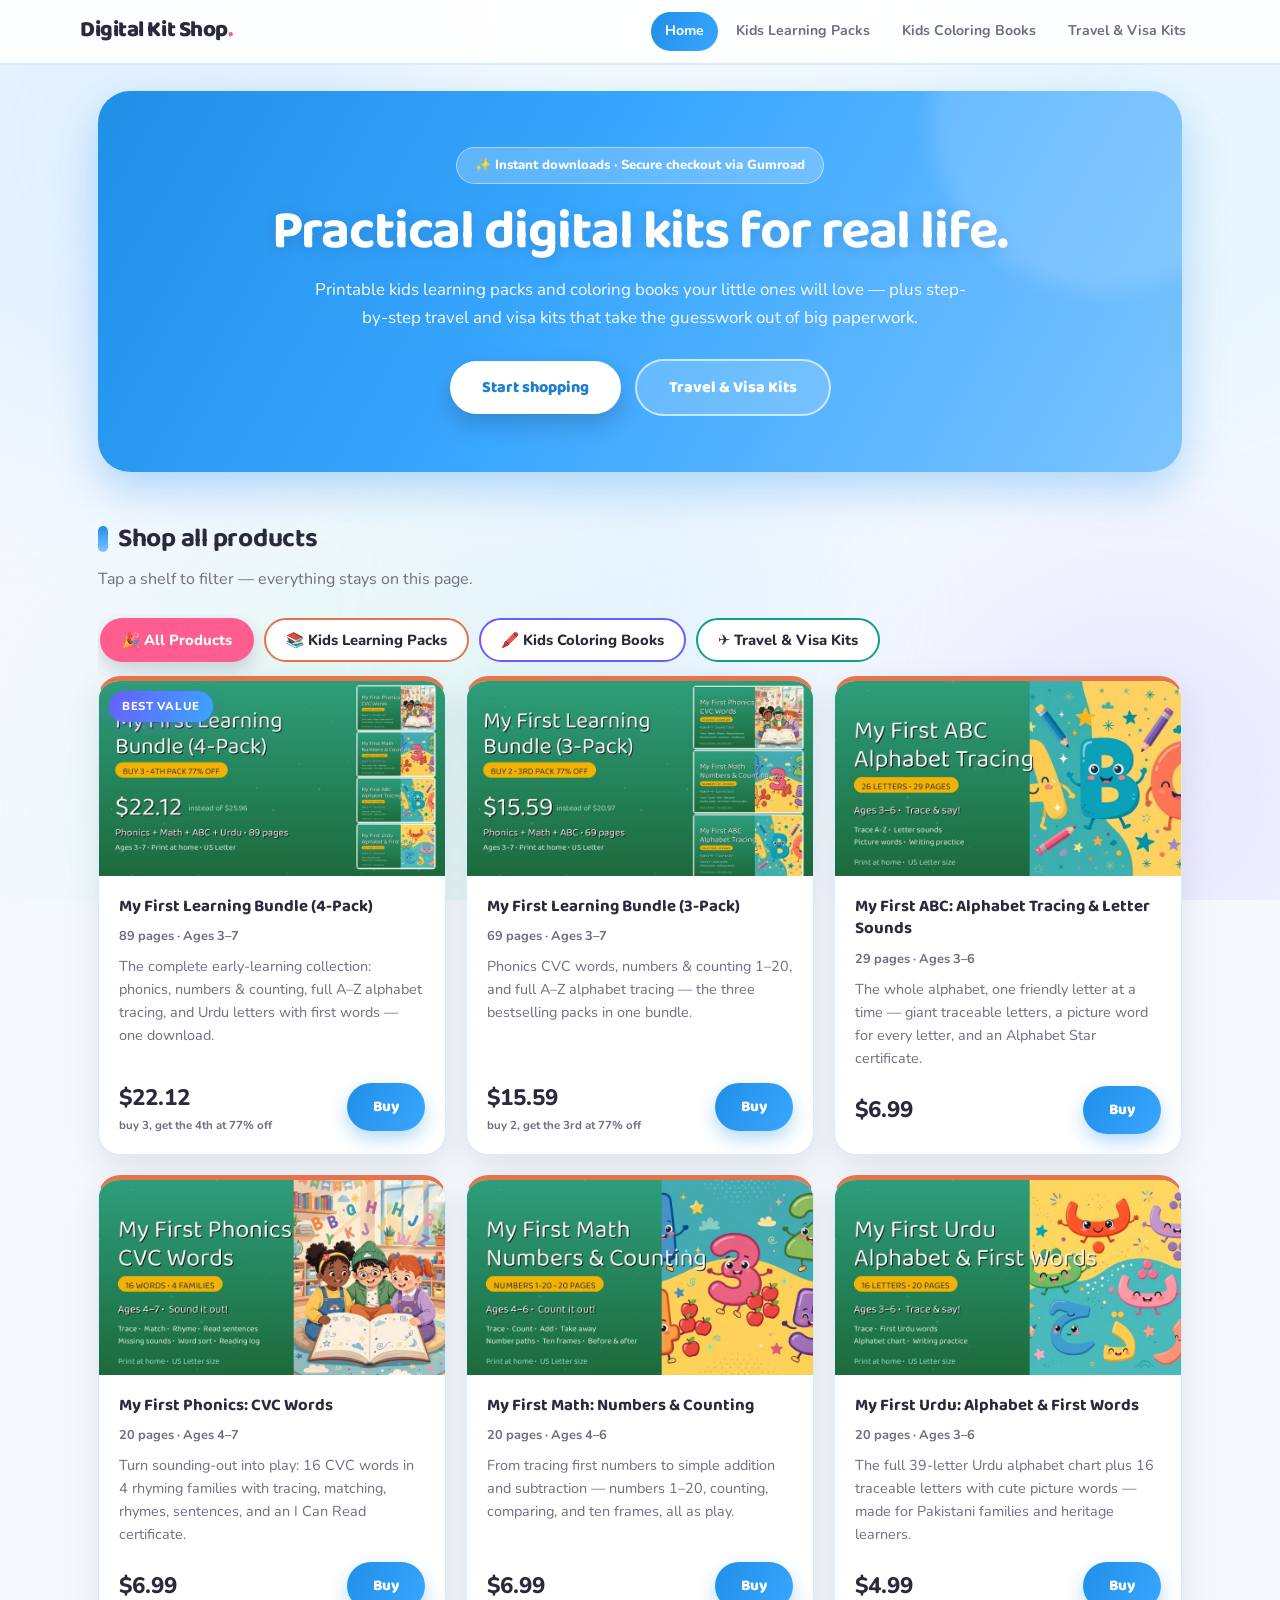
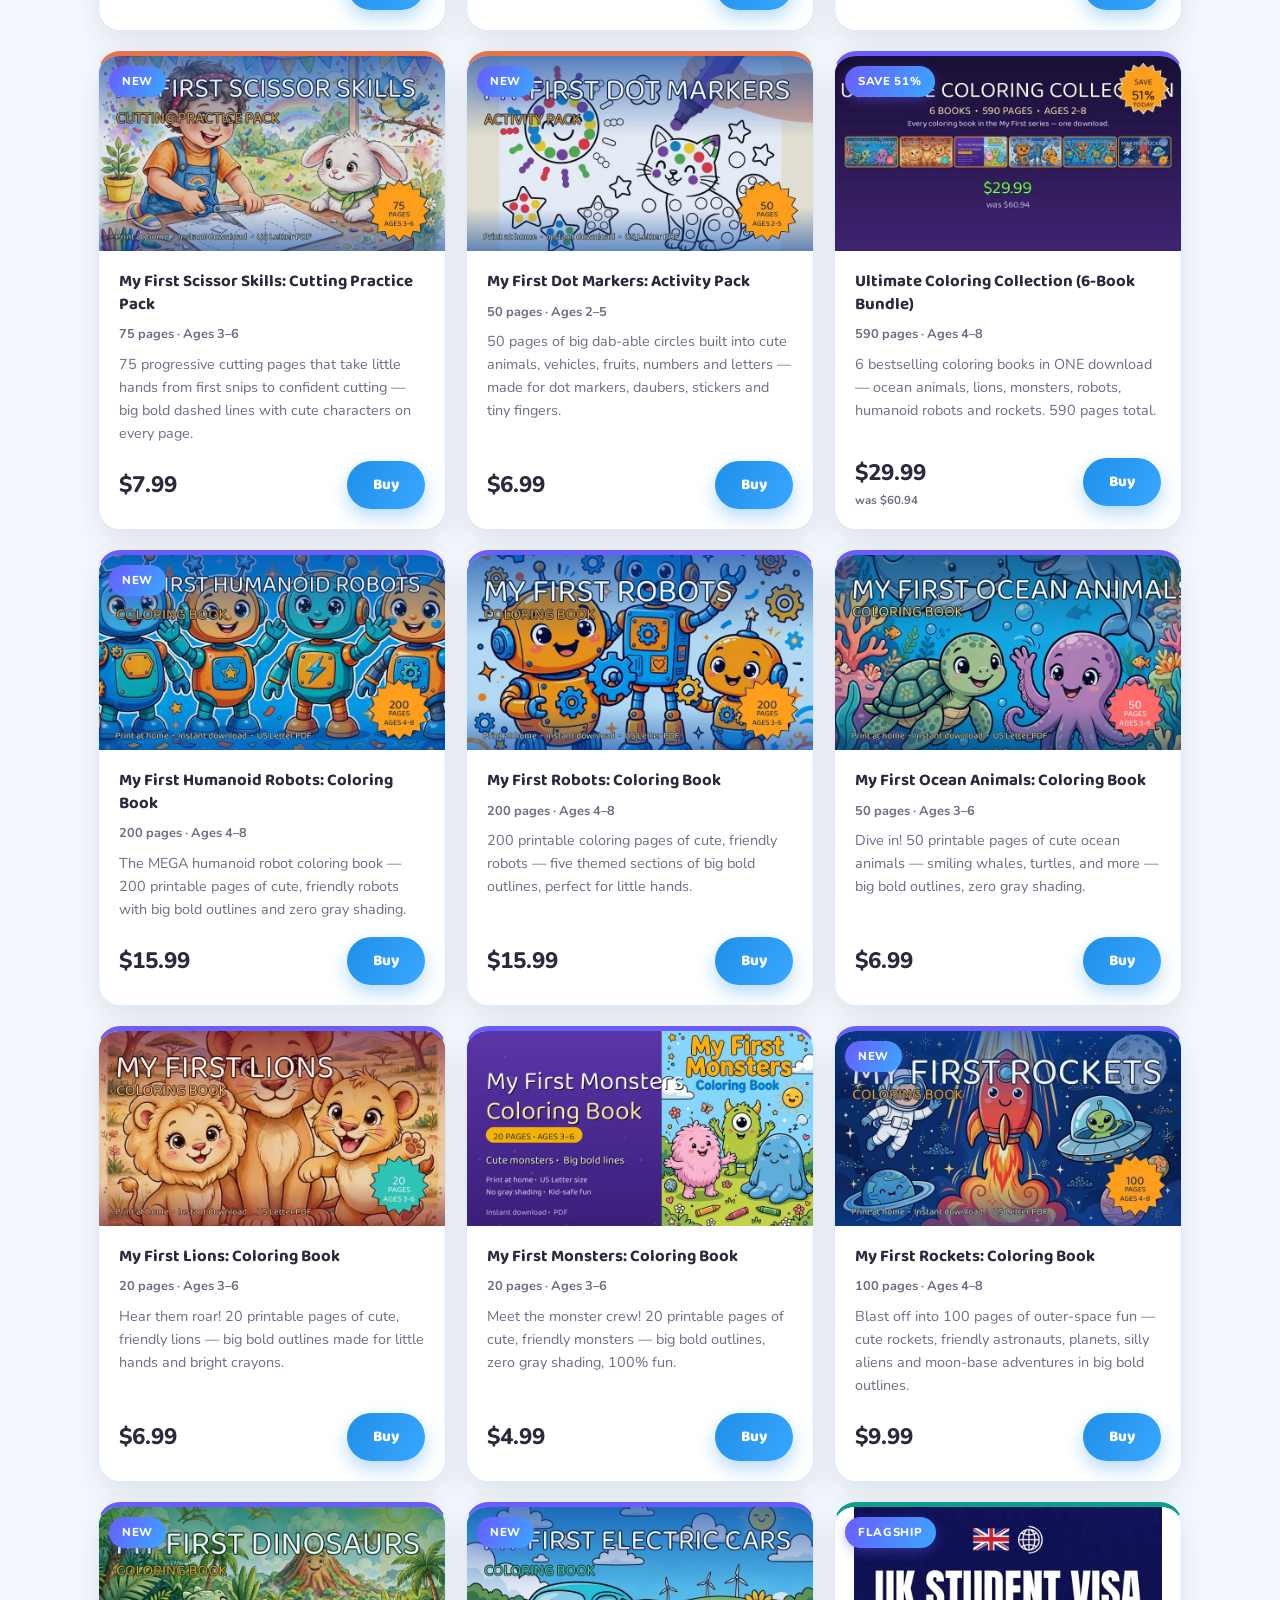
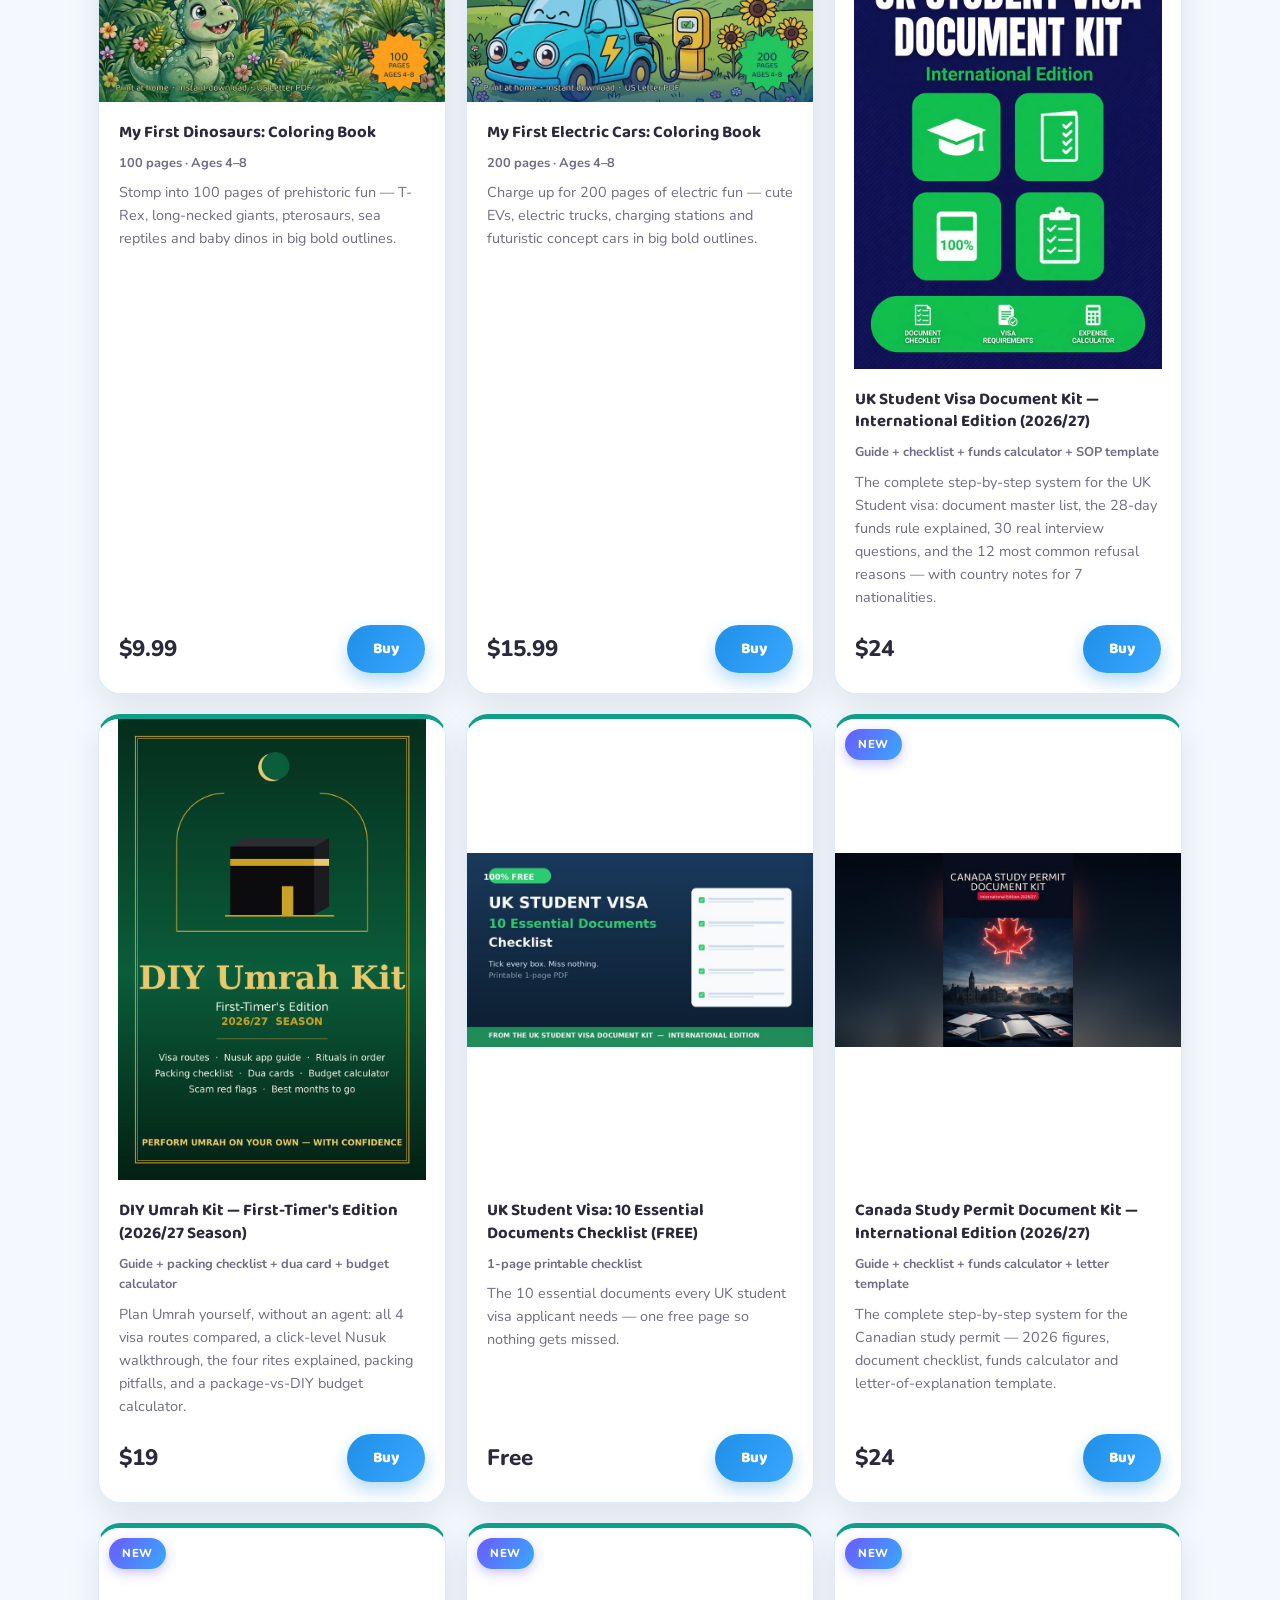
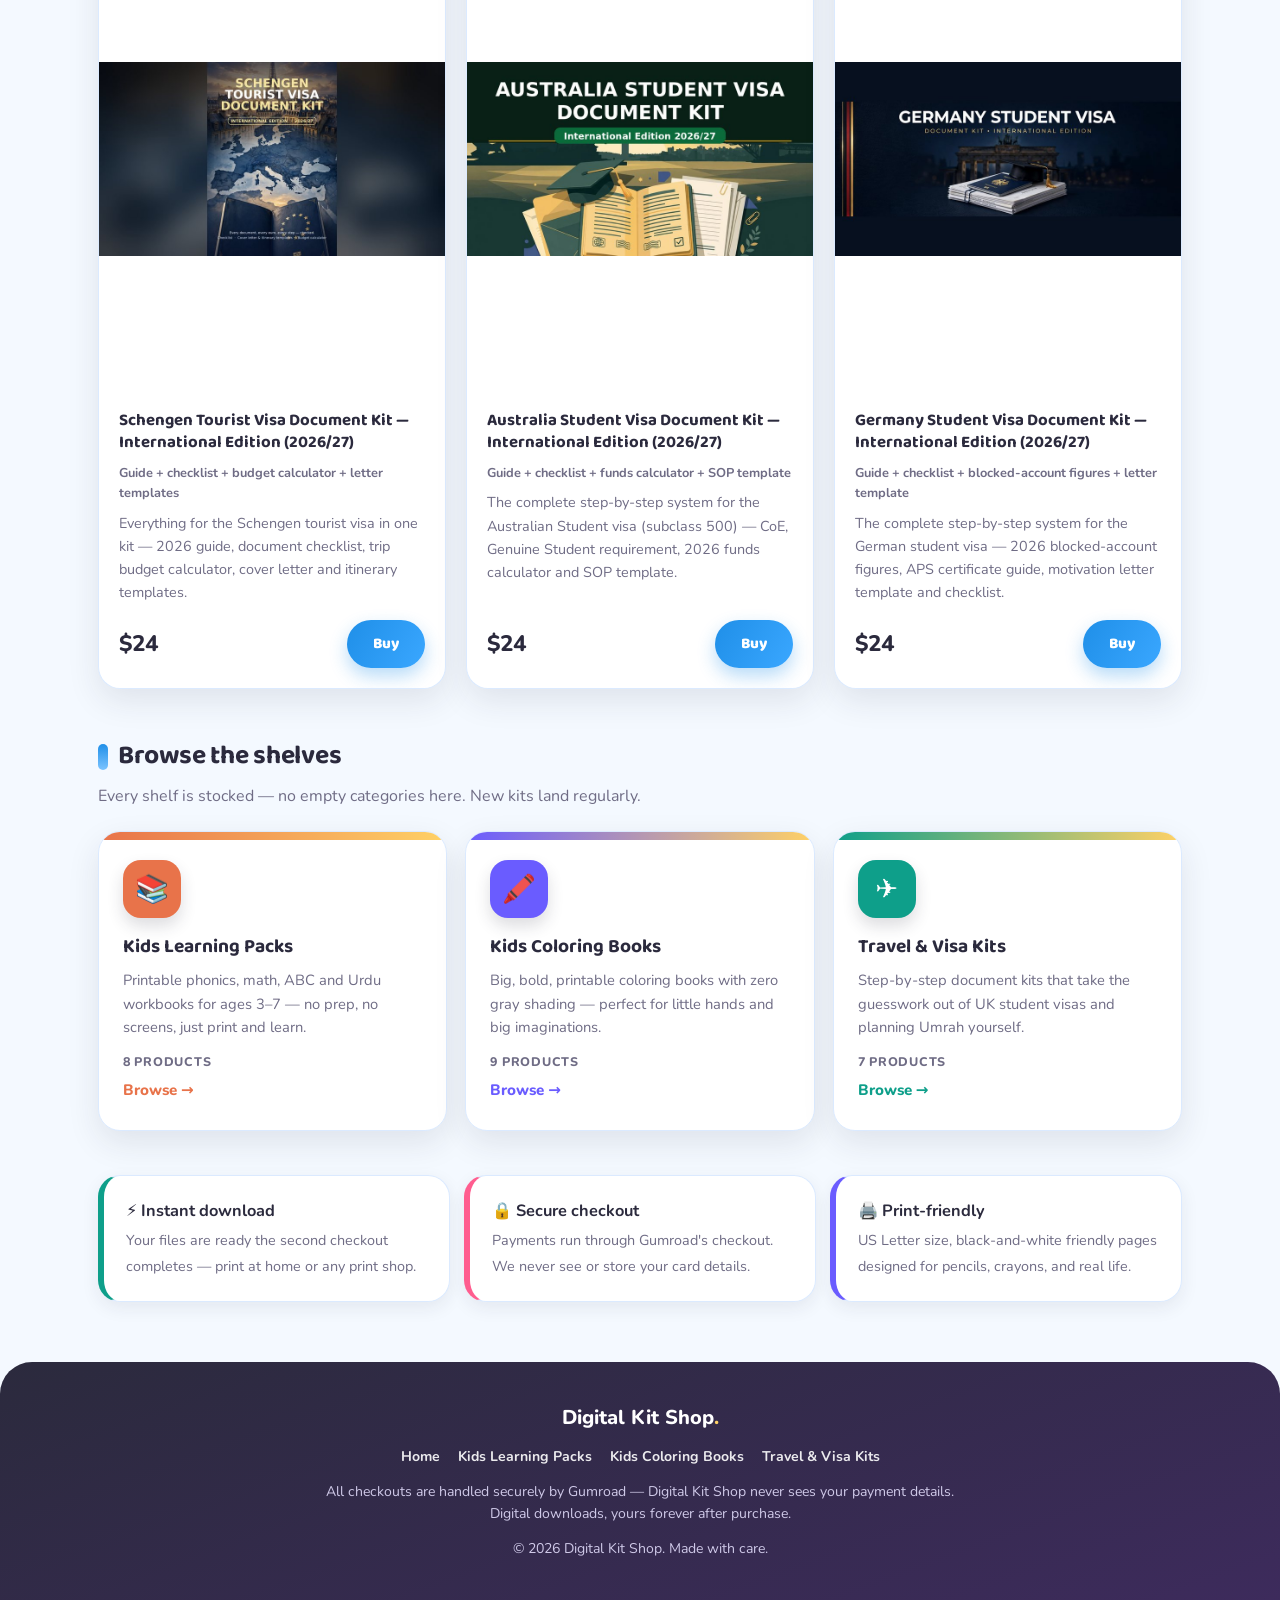
==== commit ea9be976: "Launch redesign: light-blue hero, filter pills, Pinterest tag, 24 products" ====
--- a/index.html
+++ b/index.html
@@ -3,6 +3,8 @@
 <head>
 <meta charset="utf-8">
 <meta name="viewport" content="width=device-width, initial-scale=1">
+<meta name="p:domain_verify" content="99b00b873626cb9a365c8f2b48c7d500"/>
+
 <title>Digital Kit Shop — Practical digital kits for real life</title>
 <meta name="description" content="Digital Kit Shop: printable kids learning packs and coloring books, plus step-by-step travel and visa document kits. Instant downloads, secure Gumroad checkout.">
 <link rel="canonical" href="https://digitalkitshop.pages.dev/">
@@ -13,12 +15,21 @@
 <meta property="og:url" content="https://digitalkitshop.pages.dev/">
 <meta name="twitter:card" content="summary_large_image">
 <meta property="og:image" content="https://digitalkitshop.pages.dev/assets/img/bundle4.jpg">
+<link rel="preconnect" href="https://fonts.googleapis.com">
+<link rel="preconnect" href="https://fonts.gstatic.com" crossorigin>
+<link href="https://fonts.googleapis.com/css2?family=Baloo+2:wght@600;700;800&family=Nunito:wght@400;600;700;800&display=swap" rel="stylesheet">
 <link rel="stylesheet" href="assets/css/style.css">
 <script type="application/ld+json">
 {"@context": "https://schema.org", "@type": "WebSite", "name": "Digital Kit Shop", "url": "https://digitalkitshop.pages.dev/", "description": "Digital Kit Shop: printable kids learning packs and coloring books, plus step-by-step travel and visa document kits. Instant downloads, secure Gumroad checkout."}
 </script>
 </head>
 <body>
+<div class="bg-blobs" aria-hidden="true">
+  <span class="blob b1"></span><span class="blob b2"></span><span class="blob b3"></span>
+  <span class="blob b4"></span><span class="blob b5"></span>
+  <span class="bubble u1"></span><span class="bubble u2"></span><span class="bubble u3"></span>
+  <span class="bubble u4"></span><span class="bubble u5"></span>
+</div>
 <header class="site">
   <div class="wrap nav">
     <a class="logo" href=""><span data-brand>Digital Kit Shop</span><span class="dot">.</span></a>
@@ -30,309 +41,315 @@
     <span class="kicker">✨ Instant downloads · Secure checkout via Gumroad</span>
     <h1>Practical digital kits <span class="hl">for real life.</span></h1>
     <p class="lead">Printable kids learning packs and coloring books your little ones will love — plus step-by-step travel and visa kits that take the guesswork out of big paperwork.</p>
-    <a class="btn btn-primary" href="#categories">Browse the shelves</a>
+    <a class="btn btn-primary" href="#shop">Start shopping</a>
     <a class="btn btn-ghost" href="travel-visa-kits/">Travel &amp; Visa Kits</a>
   </section>
 
-  <h2 class="section-title" id="categories">Shop by category</h2>
+  <h2 class="section-title" id="shop"><span class="tick"></span>Shop all products</h2>
+  <p class="section-sub">Tap a shelf to filter — everything stays on this page.</p>
+  <div class="pills" role="group" aria-label="Filter products by category">
+    <button class="pill active" data-cat="all" aria-pressed="true" style="--cat:#ff5d8f">🎉 All Products</button>
+    <button class="pill" data-cat="kids-learning-packs" aria-pressed="false" style="--cat:#e8734a">📚 Kids Learning Packs</button>
+    <button class="pill" data-cat="kids-coloring-books" aria-pressed="false" style="--cat:#6a5cff">🖍️ Kids Coloring Books</button>
+    <button class="pill" data-cat="travel-visa-kits" aria-pressed="false" style="--cat:#0e9f8a">✈️ Travel & Visa Kits</button>
+  </div>
+  <div class="prod-grid" id="all-grid"><article class="prod" data-cat="kids-learning-packs" style="--cat:#e8734a">
+  <div class="thumb"><span class="badge">Best value</span><img src="assets/img/bundle4.jpg" alt="My First Learning Bundle (4-Pack) cover" loading="lazy"></div>
+  <div class="body">
+    <h3>My First Learning Bundle (4-Pack)</h3>
+    <div class="meta">89 pages · Ages 3–7</div>
+    <p class="blurb">The complete early-learning collection: phonics, numbers & counting, full A–Z alphabet tracing, and Urdu letters with first words — one download.</p>
+    <div class="row">
+      <div class="price">$22.12<span class="price-note">buy 3, get the 4th at 77% off</span></div>
+      <a class="btn-buy" href="https://saqibnaseer.gumroad.com/l/my-first-learning-bundle-4-pack" target="_blank" rel="noopener">Buy</a>
+    </div>
+  </div>
+</article><article class="prod" data-cat="kids-learning-packs" style="--cat:#e8734a">
+  <div class="thumb"><img src="assets/img/bundle3.jpg" alt="My First Learning Bundle (3-Pack) cover" loading="lazy"></div>
+  <div class="body">
+    <h3>My First Learning Bundle (3-Pack)</h3>
+    <div class="meta">69 pages · Ages 3–7</div>
+    <p class="blurb">Phonics CVC words, numbers & counting 1–20, and full A–Z alphabet tracing — the three bestselling packs in one bundle.</p>
+    <div class="row">
+      <div class="price">$15.59<span class="price-note">buy 2, get the 3rd at 77% off</span></div>
+      <a class="btn-buy" href="https://saqibnaseer.gumroad.com/l/my-first-learning-bundle-3-pack" target="_blank" rel="noopener">Buy</a>
+    </div>
+  </div>
+</article><article class="prod" data-cat="kids-learning-packs" style="--cat:#e8734a">
+  <div class="thumb"><img src="assets/img/abc.jpg" alt="My First ABC: Alphabet Tracing & Letter Sounds cover" loading="lazy"></div>
+  <div class="body">
+    <h3>My First ABC: Alphabet Tracing & Letter Sounds</h3>
+    <div class="meta">29 pages · Ages 3–6</div>
+    <p class="blurb">The whole alphabet, one friendly letter at a time — giant traceable letters, a picture word for every letter, and an Alphabet Star certificate.</p>
+    <div class="row">
+      <div class="price">$6.99</div>
+      <a class="btn-buy" href="https://saqibnaseer.gumroad.com/l/my-first-abc-alphabet-tracing" target="_blank" rel="noopener">Buy</a>
+    </div>
+  </div>
+</article><article class="prod" data-cat="kids-learning-packs" style="--cat:#e8734a">
+  <div class="thumb"><img src="assets/img/phonics.jpg" alt="My First Phonics: CVC Words cover" loading="lazy"></div>
+  <div class="body">
+    <h3>My First Phonics: CVC Words</h3>
+    <div class="meta">20 pages · Ages 4–7</div>
+    <p class="blurb">Turn sounding-out into play: 16 CVC words in 4 rhyming families with tracing, matching, rhymes, sentences, and an I Can Read certificate.</p>
+    <div class="row">
+      <div class="price">$6.99</div>
+      <a class="btn-buy" href="https://saqibnaseer.gumroad.com/l/my-first-phonics-cvc-words" target="_blank" rel="noopener">Buy</a>
+    </div>
+  </div>
+</article><article class="prod" data-cat="kids-learning-packs" style="--cat:#e8734a">
+  <div class="thumb"><img src="assets/img/math.jpg" alt="My First Math: Numbers & Counting cover" loading="lazy"></div>
+  <div class="body">
+    <h3>My First Math: Numbers & Counting</h3>
+    <div class="meta">20 pages · Ages 4–6</div>
+    <p class="blurb">From tracing first numbers to simple addition and subtraction — numbers 1–20, counting, comparing, and ten frames, all as play.</p>
+    <div class="row">
+      <div class="price">$6.99</div>
+      <a class="btn-buy" href="https://saqibnaseer.gumroad.com/l/my-first-math-numbers-counting" target="_blank" rel="noopener">Buy</a>
+    </div>
+  </div>
+</article><article class="prod" data-cat="kids-learning-packs" style="--cat:#e8734a">
+  <div class="thumb"><img src="assets/img/urdu.jpg" alt="My First Urdu: Alphabet & First Words cover" loading="lazy"></div>
+  <div class="body">
+    <h3>My First Urdu: Alphabet & First Words</h3>
+    <div class="meta">20 pages · Ages 3–6</div>
+    <p class="blurb">The full 39-letter Urdu alphabet chart plus 16 traceable letters with cute picture words — made for Pakistani families and heritage learners.</p>
+    <div class="row">
+      <div class="price">$4.99</div>
+      <a class="btn-buy" href="https://saqibnaseer.gumroad.com/l/my-first-urdu-alphabet-first-words" target="_blank" rel="noopener">Buy</a>
+    </div>
+  </div>
+</article><article class="prod" data-cat="kids-learning-packs" style="--cat:#e8734a">
+  <div class="thumb"><span class="badge">New</span><img src="assets/img/scissor-skills.jpg" alt="My First Scissor Skills: Cutting Practice Pack cover" loading="lazy"></div>
+  <div class="body">
+    <h3>My First Scissor Skills: Cutting Practice Pack</h3>
+    <div class="meta">75 pages · Ages 3–6</div>
+    <p class="blurb">75 progressive cutting pages that take little hands from first snips to confident cutting — big bold dashed lines with cute characters on every page.</p>
+    <div class="row">
+      <div class="price">$7.99</div>
+      <a class="btn-buy" href="https://saqibnaseer.gumroad.com/l/vitgy" target="_blank" rel="noopener">Buy</a>
+    </div>
+  </div>
+</article><article class="prod" data-cat="kids-learning-packs" style="--cat:#e8734a">
+  <div class="thumb"><span class="badge">New</span><img src="assets/img/dot-markers.jpg" alt="My First Dot Markers: Activity Pack cover" loading="lazy"></div>
+  <div class="body">
+    <h3>My First Dot Markers: Activity Pack</h3>
+    <div class="meta">50 pages · Ages 2–5</div>
+    <p class="blurb">50 pages of big dab-able circles built into cute animals, vehicles, fruits, numbers and letters — made for dot markers, daubers, stickers and tiny fingers.</p>
+    <div class="row">
+      <div class="price">$6.99</div>
+      <a class="btn-buy" href="https://saqibnaseer.gumroad.com/l/jmizsm" target="_blank" rel="noopener">Buy</a>
+    </div>
+  </div>
+</article><article class="prod" data-cat="kids-coloring-books" style="--cat:#6a5cff">
+  <div class="thumb"><span class="badge">Save 51%</span><img src="assets/img/coloring-mega-bundle.jpg" alt="Ultimate Coloring Collection (6-Book Bundle) cover" loading="lazy"></div>
+  <div class="body">
+    <h3>Ultimate Coloring Collection (6-Book Bundle)</h3>
+    <div class="meta">590 pages · Ages 4–8</div>
+    <p class="blurb">6 bestselling coloring books in ONE download — ocean animals, lions, monsters, robots, humanoid robots and rockets. 590 pages total.</p>
+    <div class="row">
+      <div class="price">$29.99<span class="price-note">was $60.94</span></div>
+      <a class="btn-buy" href="https://saqibnaseer.gumroad.com/l/xhhzwd" target="_blank" rel="noopener">Buy</a>
+    </div>
+  </div>
+</article><article class="prod" data-cat="kids-coloring-books" style="--cat:#6a5cff">
+  <div class="thumb"><span class="badge">New</span><img src="assets/img/humanoid.jpg" alt="My First Humanoid Robots: Coloring Book cover" loading="lazy"></div>
+  <div class="body">
+    <h3>My First Humanoid Robots: Coloring Book</h3>
+    <div class="meta">200 pages · Ages 4–8</div>
+    <p class="blurb">The MEGA humanoid robot coloring book — 200 printable pages of cute, friendly robots with big bold outlines and zero gray shading.</p>
+    <div class="row">
+      <div class="price">$15.99</div>
+      <a class="btn-buy" href="https://saqibnaseer.gumroad.com/l/my-first-humanoid-robots-coloring-book" target="_blank" rel="noopener">Buy</a>
+    </div>
+  </div>
+</article><article class="prod" data-cat="kids-coloring-books" style="--cat:#6a5cff">
+  <div class="thumb"><img src="assets/img/robots.jpg" alt="My First Robots: Coloring Book cover" loading="lazy"></div>
+  <div class="body">
+    <h3>My First Robots: Coloring Book</h3>
+    <div class="meta">200 pages · Ages 4–8</div>
+    <p class="blurb">200 printable coloring pages of cute, friendly robots — five themed sections of big bold outlines, perfect for little hands.</p>
+    <div class="row">
+      <div class="price">$15.99</div>
+      <a class="btn-buy" href="https://saqibnaseer.gumroad.com/l/my-first-robots-coloring-book" target="_blank" rel="noopener">Buy</a>
+    </div>
+  </div>
+</article><article class="prod" data-cat="kids-coloring-books" style="--cat:#6a5cff">
+  <div class="thumb"><img src="assets/img/ocean.jpg" alt="My First Ocean Animals: Coloring Book cover" loading="lazy"></div>
+  <div class="body">
+    <h3>My First Ocean Animals: Coloring Book</h3>
+    <div class="meta">50 pages · Ages 3–6</div>
+    <p class="blurb">Dive in! 50 printable pages of cute ocean animals — smiling whales, turtles, and more — big bold outlines, zero gray shading.</p>
+    <div class="row">
+      <div class="price">$6.99</div>
+      <a class="btn-buy" href="https://saqibnaseer.gumroad.com/l/my-first-ocean-animals-coloring-book" target="_blank" rel="noopener">Buy</a>
+    </div>
+  </div>
+</article><article class="prod" data-cat="kids-coloring-books" style="--cat:#6a5cff">
+  <div class="thumb"><img src="assets/img/lions.jpg" alt="My First Lions: Coloring Book cover" loading="lazy"></div>
+  <div class="body">
+    <h3>My First Lions: Coloring Book</h3>
+    <div class="meta">20 pages · Ages 3–6</div>
+    <p class="blurb">Hear them roar! 20 printable pages of cute, friendly lions — big bold outlines made for little hands and bright crayons.</p>
+    <div class="row">
+      <div class="price">$6.99</div>
+      <a class="btn-buy" href="https://saqibnaseer.gumroad.com/l/my-first-lions-coloring-book" target="_blank" rel="noopener">Buy</a>
+    </div>
+  </div>
+</article><article class="prod" data-cat="kids-coloring-books" style="--cat:#6a5cff">
+  <div class="thumb"><img src="assets/img/monsters.jpg" alt="My First Monsters: Coloring Book cover" loading="lazy"></div>
+  <div class="body">
+    <h3>My First Monsters: Coloring Book</h3>
+    <div class="meta">20 pages · Ages 3–6</div>
+    <p class="blurb">Meet the monster crew! 20 printable pages of cute, friendly monsters — big bold outlines, zero gray shading, 100% fun.</p>
+    <div class="row">
+      <div class="price">$4.99</div>
+      <a class="btn-buy" href="https://saqibnaseer.gumroad.com/l/my-first-monsters-coloring-book" target="_blank" rel="noopener">Buy</a>
+    </div>
+  </div>
+</article><article class="prod" data-cat="kids-coloring-books" style="--cat:#6a5cff">
+  <div class="thumb"><span class="badge">New</span><img src="assets/img/rockets.jpg" alt="My First Rockets: Coloring Book cover" loading="lazy"></div>
+  <div class="body">
+    <h3>My First Rockets: Coloring Book</h3>
+    <div class="meta">100 pages · Ages 4–8</div>
+    <p class="blurb">Blast off into 100 pages of outer-space fun — cute rockets, friendly astronauts, planets, silly aliens and moon-base adventures in big bold outlines.</p>
+    <div class="row">
+      <div class="price">$9.99</div>
+      <a class="btn-buy" href="https://saqibnaseer.gumroad.com/l/ehlym" target="_blank" rel="noopener">Buy</a>
+    </div>
+  </div>
+</article><article class="prod" data-cat="kids-coloring-books" style="--cat:#6a5cff">
+  <div class="thumb"><span class="badge">New</span><img src="assets/img/dinosaurs.jpg" alt="My First Dinosaurs: Coloring Book cover" loading="lazy"></div>
+  <div class="body">
+    <h3>My First Dinosaurs: Coloring Book</h3>
+    <div class="meta">100 pages · Ages 4–8</div>
+    <p class="blurb">Stomp into 100 pages of prehistoric fun — T-Rex, long-necked giants, pterosaurs, sea reptiles and baby dinos in big bold outlines.</p>
+    <div class="row">
+      <div class="price">$9.99</div>
+      <a class="btn-buy" href="https://saqibnaseer.gumroad.com/l/xerpw" target="_blank" rel="noopener">Buy</a>
+    </div>
+  </div>
+</article><article class="prod" data-cat="kids-coloring-books" style="--cat:#6a5cff">
+  <div class="thumb"><span class="badge">New</span><img src="assets/img/electric-cars.jpg" alt="My First Electric Cars: Coloring Book cover" loading="lazy"></div>
+  <div class="body">
+    <h3>My First Electric Cars: Coloring Book</h3>
+    <div class="meta">200 pages · Ages 4–8</div>
+    <p class="blurb">Charge up for 200 pages of electric fun — cute EVs, electric trucks, charging stations and futuristic concept cars in big bold outlines.</p>
+    <div class="row">
+      <div class="price">$15.99</div>
+      <a class="btn-buy" href="https://saqibnaseer.gumroad.com/l/ebuxwg" target="_blank" rel="noopener">Buy</a>
+    </div>
+  </div>
+</article><article class="prod" data-cat="travel-visa-kits" style="--cat:#0e9f8a">
+  <div class="thumb tall"><span class="badge">Flagship</span><img src="assets/img/visa-kit.jpg" alt="UK Student Visa Document Kit — International Edition (2026/27) cover" loading="lazy"></div>
+  <div class="body">
+    <h3>UK Student Visa Document Kit — International Edition (2026/27)</h3>
+    <div class="meta">Guide + checklist + funds calculator + SOP template</div>
+    <p class="blurb">The complete step-by-step system for the UK Student visa: document master list, the 28-day funds rule explained, 30 real interview questions, and the 12 most common refusal reasons — with country notes for 7 nationalities.</p>
+    <div class="row">
+      <div class="price">$24</div>
+      <a class="btn-buy" href="https://saqibnaseer.gumroad.com/l/kpuzn" target="_blank" rel="noopener">Buy</a>
+    </div>
+  </div>
+</article><article class="prod" data-cat="travel-visa-kits" style="--cat:#0e9f8a">
+  <div class="thumb tall"><img src="assets/img/umrah-kit.jpg" alt="DIY Umrah Kit — First-Timer's Edition (2026/27 Season) cover" loading="lazy"></div>
+  <div class="body">
+    <h3>DIY Umrah Kit — First-Timer's Edition (2026/27 Season)</h3>
+    <div class="meta">Guide + packing checklist + dua card + budget calculator</div>
+    <p class="blurb">Plan Umrah yourself, without an agent: all 4 visa routes compared, a click-level Nusuk walkthrough, the four rites explained, packing pitfalls, and a package-vs-DIY budget calculator.</p>
+    <div class="row">
+      <div class="price">$19</div>
+      <a class="btn-buy" href="https://saqibnaseer.gumroad.com/l/oolksf" target="_blank" rel="noopener">Buy</a>
+    </div>
+  </div>
+</article><article class="prod" data-cat="travel-visa-kits" style="--cat:#0e9f8a">
+  <div class="thumb tall"><img src="assets/img/visa-freebie.jpg" alt="UK Student Visa: 10 Essential Documents Checklist (FREE) cover" loading="lazy"></div>
+  <div class="body">
+    <h3>UK Student Visa: 10 Essential Documents Checklist (FREE)</h3>
+    <div class="meta">1-page printable checklist</div>
+    <p class="blurb">The 10 essential documents every UK student visa applicant needs — one free page so nothing gets missed.</p>
+    <div class="row">
+      <div class="price">Free</div>
+      <a class="btn-buy" href="https://saqibnaseer.gumroad.com/l/zlbqf" target="_blank" rel="noopener">Buy</a>
+    </div>
+  </div>
+</article><article class="prod" data-cat="travel-visa-kits" style="--cat:#0e9f8a">
+  <div class="thumb tall"><span class="badge">New</span><img src="assets/img/canada-visa.jpg" alt="Canada Study Permit Document Kit — International Edition (2026/27) cover" loading="lazy"></div>
+  <div class="body">
+    <h3>Canada Study Permit Document Kit — International Edition (2026/27)</h3>
+    <div class="meta">Guide + checklist + funds calculator + letter template</div>
+    <p class="blurb">The complete step-by-step system for the Canadian study permit — 2026 figures, document checklist, funds calculator and letter-of-explanation template.</p>
+    <div class="row">
+      <div class="price">$24</div>
+      <a class="btn-buy" href="https://saqibnaseer.gumroad.com/l/fekqhb" target="_blank" rel="noopener">Buy</a>
+    </div>
+  </div>
+</article><article class="prod" data-cat="travel-visa-kits" style="--cat:#0e9f8a">
+  <div class="thumb tall"><span class="badge">New</span><img src="assets/img/schengen-visa.jpg" alt="Schengen Tourist Visa Document Kit — International Edition (2026/27) cover" loading="lazy"></div>
+  <div class="body">
+    <h3>Schengen Tourist Visa Document Kit — International Edition (2026/27)</h3>
+    <div class="meta">Guide + checklist + budget calculator + letter templates</div>
+    <p class="blurb">Everything for the Schengen tourist visa in one kit — 2026 guide, document checklist, trip budget calculator, cover letter and itinerary templates.</p>
+    <div class="row">
+      <div class="price">$24</div>
+      <a class="btn-buy" href="https://saqibnaseer.gumroad.com/l/lkjqjd" target="_blank" rel="noopener">Buy</a>
+    </div>
+  </div>
+</article><article class="prod" data-cat="travel-visa-kits" style="--cat:#0e9f8a">
+  <div class="thumb tall"><span class="badge">New</span><img src="assets/img/australia-visa.jpg" alt="Australia Student Visa Document Kit — International Edition (2026/27) cover" loading="lazy"></div>
+  <div class="body">
+    <h3>Australia Student Visa Document Kit — International Edition (2026/27)</h3>
+    <div class="meta">Guide + checklist + funds calculator + SOP template</div>
+    <p class="blurb">The complete step-by-step system for the Australian Student visa (subclass 500) — CoE, Genuine Student requirement, 2026 funds calculator and SOP template.</p>
+    <div class="row">
+      <div class="price">$24</div>
+      <a class="btn-buy" href="https://saqibnaseer.gumroad.com/l/dsbynf" target="_blank" rel="noopener">Buy</a>
+    </div>
+  </div>
+</article><article class="prod" data-cat="travel-visa-kits" style="--cat:#0e9f8a">
+  <div class="thumb tall"><span class="badge">New</span><img src="assets/img/germany-visa.jpg" alt="Germany Student Visa Document Kit — International Edition (2026/27) cover" loading="lazy"></div>
+  <div class="body">
+    <h3>Germany Student Visa Document Kit — International Edition (2026/27)</h3>
+    <div class="meta">Guide + checklist + blocked-account figures + letter template</div>
+    <p class="blurb">The complete step-by-step system for the German student visa — 2026 blocked-account figures, APS certificate guide, motivation letter template and checklist.</p>
+    <div class="row">
+      <div class="price">$24</div>
+      <a class="btn-buy" href="https://saqibnaseer.gumroad.com/l/gyfbvo" target="_blank" rel="noopener">Buy</a>
+    </div>
+  </div>
+</article></div>
+
+  <h2 class="section-title"><span class="tick"></span>Browse the shelves</h2>
   <p class="section-sub">Every shelf is stocked — no empty categories here. New kits land regularly.</p>
-  <div class="cat-grid"><a class="cat-card" href="kids-learning-packs/">
+  <div class="cat-grid"><a class="cat-card" href="kids-learning-packs/" style="--cat:#e8734a">
   <div class="icon">📚</div>
   <h3>Kids Learning Packs</h3>
   <p>Printable phonics, math, ABC and Urdu workbooks for ages 3–7 — no prep, no screens, just print and learn.</p>
-  <div class="count">6 products</div>
+  <div class="count">8 products</div>
   <div class="go">Browse →</div>
-</a><a class="cat-card" href="kids-coloring-books/">
+</a><a class="cat-card" href="kids-coloring-books/" style="--cat:#6a5cff">
   <div class="icon">🖍️</div>
   <h3>Kids Coloring Books</h3>
   <p>Big, bold, printable coloring books with zero gray shading — perfect for little hands and big imaginations.</p>
-  <div class="count">6 products</div>
+  <div class="count">9 products</div>
   <div class="go">Browse →</div>
-</a><a class="cat-card" href="travel-visa-kits/">
+</a><a class="cat-card" href="travel-visa-kits/" style="--cat:#0e9f8a">
   <div class="icon">✈️</div>
   <h3>Travel & Visa Kits</h3>
   <p>Step-by-step document kits that take the guesswork out of UK student visas and planning Umrah yourself.</p>
-  <div class="count">3 products</div>
+  <div class="count">7 products</div>
   <div class="go">Browse →</div>
 </a></div>
 
-  <h2 class="section-title">Bestsellers &amp; staff picks</h2>
-  <p class="section-sub">The kits buyers reach for first.</p>
-  <div class="prod-grid"><article class="prod">
-  <div class="thumb"><span class="badge">Save 51%</span><img src="assets/img/coloring-mega-bundle.jpg" alt="Ultimate Coloring Collection (6-Book Bundle) cover" loading="lazy"></div>
-  <div class="body">
-    <h3>Ultimate Coloring Collection (6-Book Bundle)</h3>
-    <div class="meta">590 pages · Ages 4–8</div>
-    <p class="blurb">6 bestselling coloring books in ONE download — ocean animals, lions, monsters, robots, humanoid robots and rockets. 590 pages total.</p>
-    <div class="row">
-      <div class="price">$29.99<span class="price-note">was $60.94</span></div>
-      <a class="btn-buy" href="https://saqibnaseer.gumroad.com/l/xhhzwd" target="_blank" rel="noopener">Buy</a>
-    </div>
-  </div>
-</article><article class="prod">
-  <div class="thumb"><span class="badge">Best value</span><img src="assets/img/bundle4.jpg" alt="My First Learning Bundle (4-Pack) cover" loading="lazy"></div>
-  <div class="body">
-    <h3>My First Learning Bundle (4-Pack)</h3>
-    <div class="meta">89 pages · Ages 3–7</div>
-    <p class="blurb">The complete early-learning collection: phonics, numbers & counting, full A–Z alphabet tracing, and Urdu letters with first words — one download.</p>
-    <div class="row">
-      <div class="price">$22.12<span class="price-note">buy 3, get the 4th at 77% off</span></div>
-      <a class="btn-buy" href="https://saqibnaseer.gumroad.com/l/my-first-learning-bundle-4-pack" target="_blank" rel="noopener">Buy</a>
-    </div>
-  </div>
-</article><article class="prod">
-  <div class="thumb"><img src="assets/img/bundle3.jpg" alt="My First Learning Bundle (3-Pack) cover" loading="lazy"></div>
-  <div class="body">
-    <h3>My First Learning Bundle (3-Pack)</h3>
-    <div class="meta">69 pages · Ages 3–7</div>
-    <p class="blurb">Phonics CVC words, numbers & counting 1–20, and full A–Z alphabet tracing — the three bestselling packs in one bundle.</p>
-    <div class="row">
-      <div class="price">$15.59<span class="price-note">buy 2, get the 3rd at 77% off</span></div>
-      <a class="btn-buy" href="https://saqibnaseer.gumroad.com/l/my-first-learning-bundle-3-pack" target="_blank" rel="noopener">Buy</a>
-    </div>
-  </div>
-</article><article class="prod">
-  <div class="thumb"><img src="assets/img/abc.jpg" alt="My First ABC: Alphabet Tracing & Letter Sounds cover" loading="lazy"></div>
-  <div class="body">
-    <h3>My First ABC: Alphabet Tracing & Letter Sounds</h3>
-    <div class="meta">29 pages · Ages 3–6</div>
-    <p class="blurb">The whole alphabet, one friendly letter at a time — giant traceable letters, a picture word for every letter, and an Alphabet Star certificate.</p>
-    <div class="row">
-      <div class="price">$6.99</div>
-      <a class="btn-buy" href="https://saqibnaseer.gumroad.com/l/my-first-abc-alphabet-tracing" target="_blank" rel="noopener">Buy</a>
-    </div>
-  </div>
-</article><article class="prod">
-  <div class="thumb"><img src="assets/img/phonics.jpg" alt="My First Phonics: CVC Words cover" loading="lazy"></div>
-  <div class="body">
-    <h3>My First Phonics: CVC Words</h3>
-    <div class="meta">20 pages · Ages 4–7</div>
-    <p class="blurb">Turn sounding-out into play: 16 CVC words in 4 rhyming families with tracing, matching, rhymes, sentences, and an I Can Read certificate.</p>
-    <div class="row">
-      <div class="price">$6.99</div>
-      <a class="btn-buy" href="https://saqibnaseer.gumroad.com/l/my-first-phonics-cvc-words" target="_blank" rel="noopener">Buy</a>
-    </div>
-  </div>
-</article><article class="prod">
-  <div class="thumb"><img src="assets/img/math.jpg" alt="My First Math: Numbers & Counting cover" loading="lazy"></div>
-  <div class="body">
-    <h3>My First Math: Numbers & Counting</h3>
-    <div class="meta">20 pages · Ages 4–6</div>
-    <p class="blurb">From tracing first numbers to simple addition and subtraction — numbers 1–20, counting, comparing, and ten frames, all as play.</p>
-    <div class="row">
-      <div class="price">$6.99</div>
-      <a class="btn-buy" href="https://saqibnaseer.gumroad.com/l/my-first-math-numbers-counting" target="_blank" rel="noopener">Buy</a>
-    </div>
-  </div>
-</article><article class="prod">
-  <div class="thumb"><img src="assets/img/urdu.jpg" alt="My First Urdu: Alphabet & First Words cover" loading="lazy"></div>
-  <div class="body">
-    <h3>My First Urdu: Alphabet & First Words</h3>
-    <div class="meta">20 pages · Ages 3–6</div>
-    <p class="blurb">The full 39-letter Urdu alphabet chart plus 16 traceable letters with cute picture words — made for Pakistani families and heritage learners.</p>
-    <div class="row">
-      <div class="price">$4.99</div>
-      <a class="btn-buy" href="https://saqibnaseer.gumroad.com/l/my-first-urdu-alphabet-first-words" target="_blank" rel="noopener">Buy</a>
-    </div>
-  </div>
-</article><article class="prod">
-  <div class="thumb"><span class="badge">New</span><img src="assets/img/humanoid.jpg" alt="My First Humanoid Robots: Coloring Book cover" loading="lazy"></div>
-  <div class="body">
-    <h3>My First Humanoid Robots: Coloring Book</h3>
-    <div class="meta">200 pages · Ages 4–8</div>
-    <p class="blurb">The MEGA humanoid robot coloring book — 200 printable pages of cute, friendly robots with big bold outlines and zero gray shading.</p>
-    <div class="row">
-      <div class="price">$15.99</div>
-      <a class="btn-buy" href="https://saqibnaseer.gumroad.com/l/my-first-humanoid-robots-coloring-book" target="_blank" rel="noopener">Buy</a>
-    </div>
-  </div>
-</article><article class="prod">
-  <div class="thumb"><img src="assets/img/robots.jpg" alt="My First Robots: Coloring Book cover" loading="lazy"></div>
-  <div class="body">
-    <h3>My First Robots: Coloring Book</h3>
-    <div class="meta">200 pages · Ages 4–8</div>
-    <p class="blurb">200 printable coloring pages of cute, friendly robots — five themed sections of big bold outlines, perfect for little hands.</p>
-    <div class="row">
-      <div class="price">$15.99</div>
-      <a class="btn-buy" href="https://saqibnaseer.gumroad.com/l/my-first-robots-coloring-book" target="_blank" rel="noopener">Buy</a>
-    </div>
-  </div>
-</article><article class="prod">
-  <div class="thumb"><img src="assets/img/ocean.jpg" alt="My First Ocean Animals: Coloring Book cover" loading="lazy"></div>
-  <div class="body">
-    <h3>My First Ocean Animals: Coloring Book</h3>
-    <div class="meta">50 pages · Ages 3–6</div>
-    <p class="blurb">Dive in! 50 printable pages of cute ocean animals — smiling whales, turtles, and more — big bold outlines, zero gray shading.</p>
-    <div class="row">
-      <div class="price">$6.99</div>
-      <a class="btn-buy" href="https://saqibnaseer.gumroad.com/l/my-first-ocean-animals-coloring-book" target="_blank" rel="noopener">Buy</a>
-    </div>
-  </div>
-</article><article class="prod">
-  <div class="thumb"><img src="assets/img/lions.jpg" alt="My First Lions: Coloring Book cover" loading="lazy"></div>
-  <div class="body">
-    <h3>My First Lions: Coloring Book</h3>
-    <div class="meta">20 pages · Ages 3–6</div>
-    <p class="blurb">Hear them roar! 20 printable pages of cute, friendly lions — big bold outlines made for little hands and bright crayons.</p>
-    <div class="row">
-      <div class="price">$6.99</div>
-      <a class="btn-buy" href="https://saqibnaseer.gumroad.com/l/my-first-lions-coloring-book" target="_blank" rel="noopener">Buy</a>
-    </div>
-  </div>
-</article><article class="prod">
-  <div class="thumb"><img src="assets/img/monsters.jpg" alt="My First Monsters: Coloring Book cover" loading="lazy"></div>
-  <div class="body">
-    <h3>My First Monsters: Coloring Book</h3>
-    <div class="meta">20 pages · Ages 3–6</div>
-    <p class="blurb">Meet the monster crew! 20 printable pages of cute, friendly monsters — big bold outlines, zero gray shading, 100% fun.</p>
-    <div class="row">
-      <div class="price">$4.99</div>
-      <a class="btn-buy" href="https://saqibnaseer.gumroad.com/l/my-first-monsters-coloring-book" target="_blank" rel="noopener">Buy</a>
-    </div>
-  </div>
-</article><article class="prod">
-  <div class="thumb"><span class="badge">Flagship</span><img src="assets/img/visa-kit.jpg" alt="UK Student Visa Document Kit — International Edition (2026/27) cover" loading="lazy"></div>
-  <div class="body">
-    <h3>UK Student Visa Document Kit — International Edition (2026/27)</h3>
-    <div class="meta">Guide + checklist + funds calculator + SOP template</div>
-    <p class="blurb">The complete step-by-step system for the UK Student visa: document master list, the 28-day funds rule explained, 30 real interview questions, and the 12 most common refusal reasons — with country notes for 7 nationalities.</p>
-    <div class="row">
-      <div class="price">$24</div>
-      <a class="btn-buy" href="https://saqibnaseer.gumroad.com/l/kpuzn" target="_blank" rel="noopener">Buy</a>
-    </div>
-  </div>
-</article><article class="prod">
-  <div class="thumb"><img src="assets/img/umrah-kit.jpg" alt="DIY Umrah Kit — First-Timer's Edition (2026/27 Season) cover" loading="lazy"></div>
-  <div class="body">
-    <h3>DIY Umrah Kit — First-Timer's Edition (2026/27 Season)</h3>
-    <div class="meta">Guide + packing checklist + dua card + budget calculator</div>
-    <p class="blurb">Plan Umrah yourself, without an agent: all 4 visa routes compared, a click-level Nusuk walkthrough, the four rites explained, packing pitfalls, and a package-vs-DIY budget calculator.</p>
-    <div class="row">
-      <div class="price">$19</div>
-      <a class="btn-buy" href="https://saqibnaseer.gumroad.com/l/oolksf" target="_blank" rel="noopener">Buy</a>
-    </div>
-  </div>
-</article><article class="prod">
-  <div class="thumb"><img src="assets/img/visa-freebie.jpg" alt="UK Student Visa: 10 Essential Documents Checklist (FREE) cover" loading="lazy"></div>
-  <div class="body">
-    <h3>UK Student Visa: 10 Essential Documents Checklist (FREE)</h3>
-    <div class="meta">1-page printable checklist</div>
-    <p class="blurb">The 10 essential documents every UK student visa applicant needs — one free page so nothing gets missed.</p>
-    <div class="row">
-      <div class="price">Free</div>
-      <a class="btn-buy" href="https://saqibnaseer.gumroad.com/l/zlbqf" target="_blank" rel="noopener">Buy</a>
-    </div>
-  </div>
-</article><article class="prod">
-  <div class="thumb"><span class="badge">New</span><img src="assets/img/rockets.jpg" alt="My First Rockets: Coloring Book cover" loading="lazy"></div>
-  <div class="body">
-    <h3>My First Rockets: Coloring Book</h3>
-    <div class="meta">100 pages · Ages 4–8</div>
-    <p class="blurb">Blast off into 100 pages of outer-space fun — cute rockets, friendly astronauts, planets, silly aliens and moon-base adventures in big bold outlines.</p>
-    <div class="row">
-      <div class="price">$9.99</div>
-      <a class="btn-buy" href="https://saqibnaseer.gumroad.com/l/ehlym" target="_blank" rel="noopener">Buy</a>
-    </div>
-  </div>
-</article><article class="prod">
-  <div class="thumb"><span class="badge">New</span><img src="assets/img/dinosaurs.jpg" alt="My First Dinosaurs: Coloring Book cover" loading="lazy"></div>
-  <div class="body">
-    <h3>My First Dinosaurs: Coloring Book</h3>
-    <div class="meta">100 pages · Ages 4–8</div>
-    <p class="blurb">Stomp into 100 pages of prehistoric fun — T-Rex, long-necked giants, pterosaurs, sea reptiles and baby dinos in big bold outlines.</p>
-    <div class="row">
-      <div class="price">$9.99</div>
-      <a class="btn-buy" href="https://saqibnaseer.gumroad.com/l/xerpw" target="_blank" rel="noopener">Buy</a>
-    </div>
-  </div>
-</article><article class="prod">
-  <div class="thumb"><span class="badge">New</span><img src="assets/img/electric-cars.jpg" alt="My First Electric Cars: Coloring Book cover" loading="lazy"></div>
-  <div class="body">
-    <h3>My First Electric Cars: Coloring Book</h3>
-    <div class="meta">200 pages · Ages 4–8</div>
-    <p class="blurb">Charge up for 200 pages of electric fun — cute EVs, electric trucks, charging stations and futuristic concept cars in big bold outlines.</p>
-    <div class="row">
-      <div class="price">$15.99</div>
-      <a class="btn-buy" href="https://saqibnaseer.gumroad.com/l/ebuxwg" target="_blank" rel="noopener">Buy</a>
-    </div>
-  </div>
-</article><article class="prod">
-  <div class="thumb"><span class="badge">New</span><img src="assets/img/scissor-skills.jpg" alt="My First Scissor Skills: Cutting Practice Pack cover" loading="lazy"></div>
-  <div class="body">
-    <h3>My First Scissor Skills: Cutting Practice Pack</h3>
-    <div class="meta">75 pages · Ages 3–6</div>
-    <p class="blurb">75 progressive cutting pages that take little hands from first snips to confident cutting — big bold dashed lines with cute characters on every page.</p>
-    <div class="row">
-      <div class="price">$7.99</div>
-      <a class="btn-buy" href="https://saqibnaseer.gumroad.com/l/vitgy" target="_blank" rel="noopener">Buy</a>
-    </div>
-  </div>
-</article><article class="prod">
-  <div class="thumb"><span class="badge">New</span><img src="assets/img/dot-markers.jpg" alt="My First Dot Markers: Activity Pack cover" loading="lazy"></div>
-  <div class="body">
-    <h3>My First Dot Markers: Activity Pack</h3>
-    <div class="meta">50 pages · Ages 2–5</div>
-    <p class="blurb">50 pages of big dab-able circles built into cute animals, vehicles, fruits, numbers and letters — made for dot markers, daubers, stickers and tiny fingers.</p>
-    <div class="row">
-      <div class="price">$6.99</div>
-      <a class="btn-buy" href="https://saqibnaseer.gumroad.com/l/jmizsm" target="_blank" rel="noopener">Buy</a>
-    </div>
-  </div>
-</article><article class="prod">
-  <div class="thumb"><span class="badge">New</span><img src="assets/img/canada-visa.jpg" alt="Canada Study Permit Document Kit — International Edition (2026/27) cover" loading="lazy"></div>
-  <div class="body">
-    <h3>Canada Study Permit Document Kit — International Edition (2026/27)</h3>
-    <div class="meta">Guide + checklist + funds calculator + letter template</div>
-    <p class="blurb">The complete step-by-step system for the Canadian study permit — 2026 figures, document checklist, funds calculator and letter-of-explanation template.</p>
-    <div class="row">
-      <div class="price">$24</div>
-      <a class="btn-buy" href="https://saqibnaseer.gumroad.com/l/fekqhb" target="_blank" rel="noopener">Buy</a>
-    </div>
-  </div>
-</article><article class="prod">
-  <div class="thumb"><span class="badge">New</span><img src="assets/img/schengen-visa.jpg" alt="Schengen Tourist Visa Document Kit — International Edition (2026/27) cover" loading="lazy"></div>
-  <div class="body">
-    <h3>Schengen Tourist Visa Document Kit — International Edition (2026/27)</h3>
-    <div class="meta">Guide + checklist + budget calculator + letter templates</div>
-    <p class="blurb">Everything for the Schengen tourist visa in one kit — 2026 guide, document checklist, trip budget calculator, cover letter and itinerary templates.</p>
-    <div class="row">
-      <div class="price">$24</div>
-      <a class="btn-buy" href="https://saqibnaseer.gumroad.com/l/lkjqjd" target="_blank" rel="noopener">Buy</a>
-    </div>
-  </div>
-</article><article class="prod">
-  <div class="thumb"><span class="badge">New</span><img src="assets/img/australia-visa.jpg" alt="Australia Student Visa Document Kit — International Edition (2026/27) cover" loading="lazy"></div>
-  <div class="body">
-    <h3>Australia Student Visa Document Kit — International Edition (2026/27)</h3>
-    <div class="meta">Guide + checklist + funds calculator + SOP template</div>
-    <p class="blurb">The complete step-by-step system for the Australian Student visa (subclass 500) — CoE, Genuine Student requirement, 2026 funds calculator and SOP template.</p>
-    <div class="row">
-      <div class="price">$24</div>
-      <a class="btn-buy" href="https://saqibnaseer.gumroad.com/l/dsbynf" target="_blank" rel="noopener">Buy</a>
-    </div>
-  </div>
-</article><article class="prod">
-  <div class="thumb"><span class="badge">New</span><img src="assets/img/germany-visa.jpg" alt="Germany Student Visa Document Kit — International Edition (2026/27) cover" loading="lazy"></div>
-  <div class="body">
-    <h3>Germany Student Visa Document Kit — International Edition (2026/27)</h3>
-    <div class="meta">Guide + checklist + blocked-account figures + letter template</div>
-    <p class="blurb">The complete step-by-step system for the German student visa — 2026 blocked-account figures, APS certificate guide, motivation letter template and checklist.</p>
-    <div class="row">
-      <div class="price">$24</div>
-      <a class="btn-buy" href="https://saqibnaseer.gumroad.com/l/gyfbvo" target="_blank" rel="noopener">Buy</a>
-    </div>
-  </div>
-</article></div>
-
   <div class="trust">
-    <div class="t"><b>⚡ Instant download</b><span>Your files are ready the second checkout completes — print at home or any print shop.</span></div>
-    <div class="t"><b>🔒 Secure checkout</b><span>Payments run through Gumroad's checkout. We never see or store your card details.</span></div>
-    <div class="t"><b>🖨️ Print-friendly</b><span>US Letter size, black-and-white friendly pages designed for pencils, crayons, and real life.</span></div>
+    <div class="t" style="--tc:#0e9f8a"><b>⚡ Instant download</b><span>Your files are ready the second checkout completes — print at home or any print shop.</span></div>
+    <div class="t" style="--tc:#ff5d8f"><b>🔒 Secure checkout</b><span>Payments run through Gumroad's checkout. We never see or store your card details.</span></div>
+    <div class="t" style="--tc:#6a5cff"><b>🖨️ Print-friendly</b><span>US Letter size, black-and-white friendly pages designed for pencils, crayons, and real life.</span></div>
   </div>
 </main>
 <footer class="site">
   <div class="wrap">
-    <div class="flogo"><span data-brand>Digital Kit Shop</span><span class="dot" style="color:var(--accent)">.</span></div>
+    <div class="flogo"><span data-brand>Digital Kit Shop</span><span class="dot">.</span></div>
     <div class="fnav"><a href="">Home</a><a href="kids-learning-packs/">Kids Learning Packs</a><a href="kids-coloring-books/">Kids Coloring Books</a><a href="travel-visa-kits/">Travel & Visa Kits</a></div>
     <p>All checkouts are handled securely by Gumroad — <span data-brand>Digital Kit Shop</span> never sees your payment details. Digital downloads, yours forever after purchase.</p>
     <p>© <span id="year">2026</span> <span data-brand>Digital Kit Shop</span>. Made with care.</p>
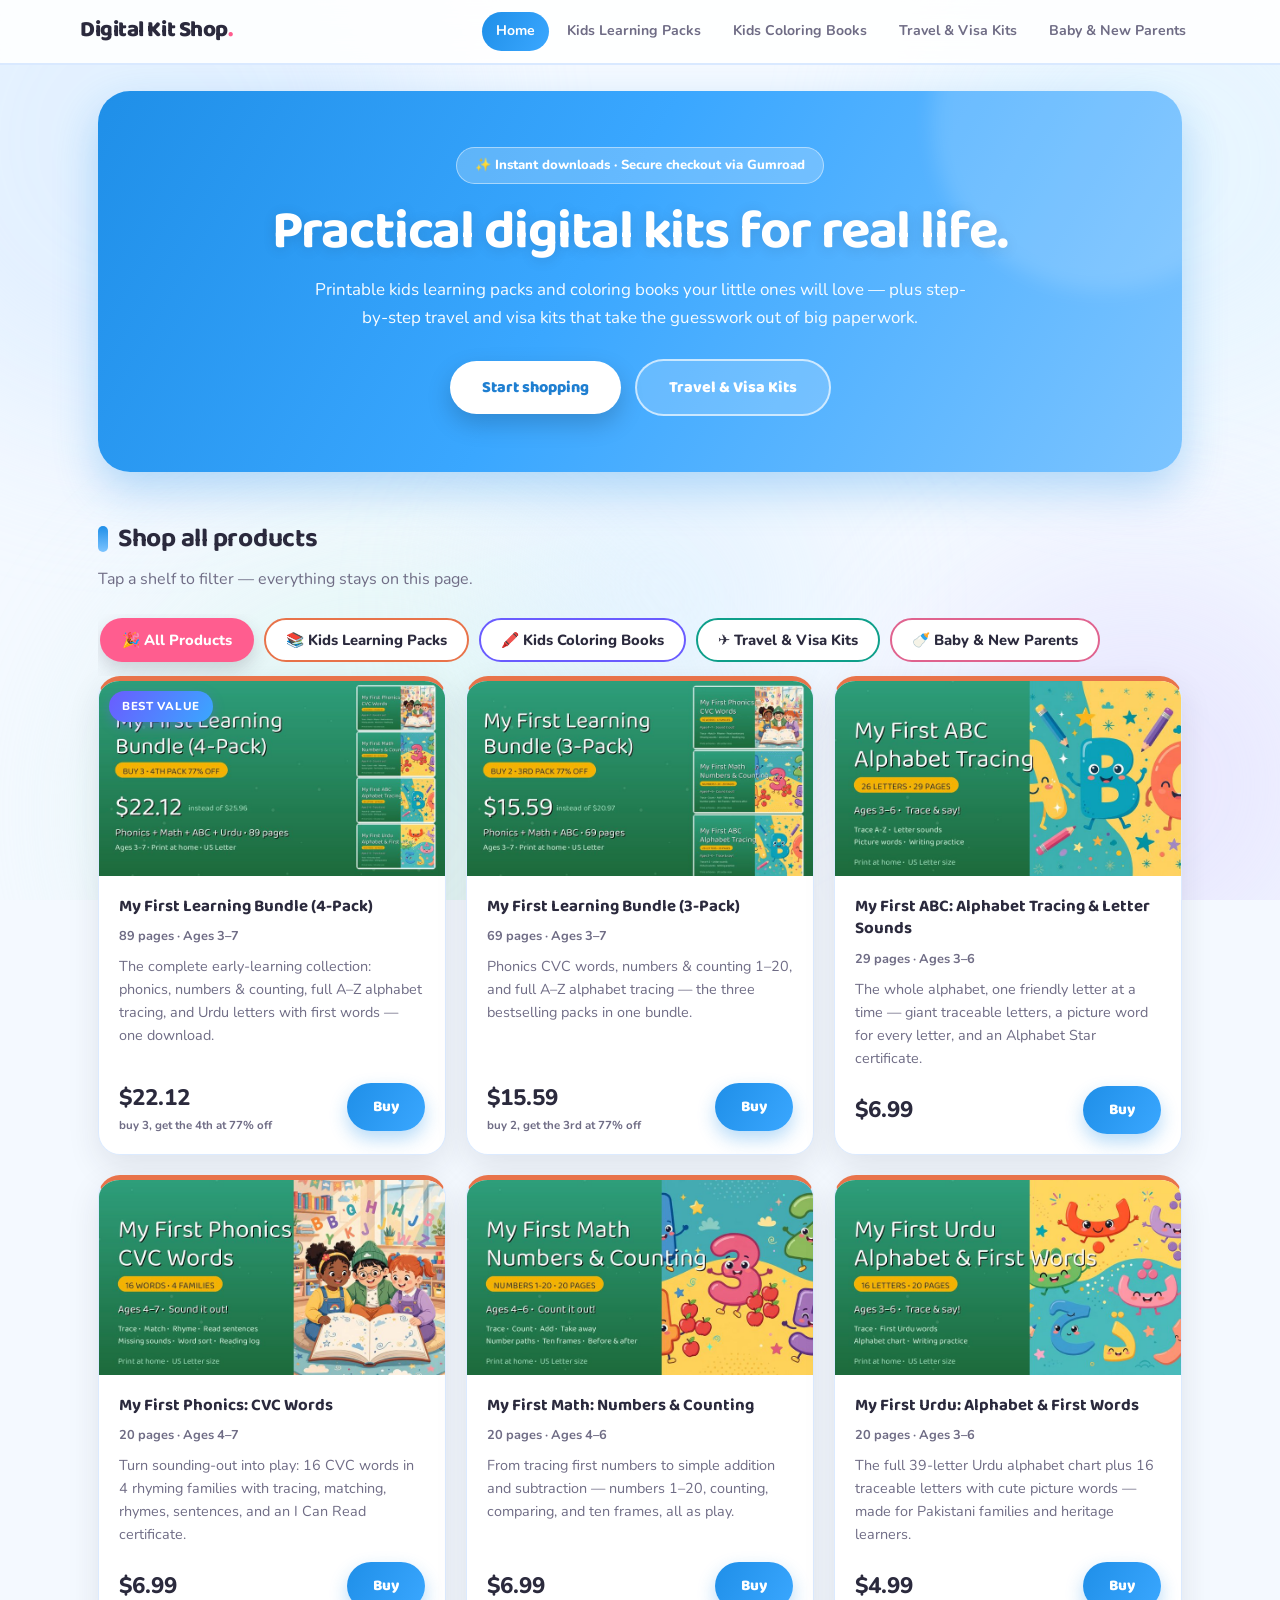
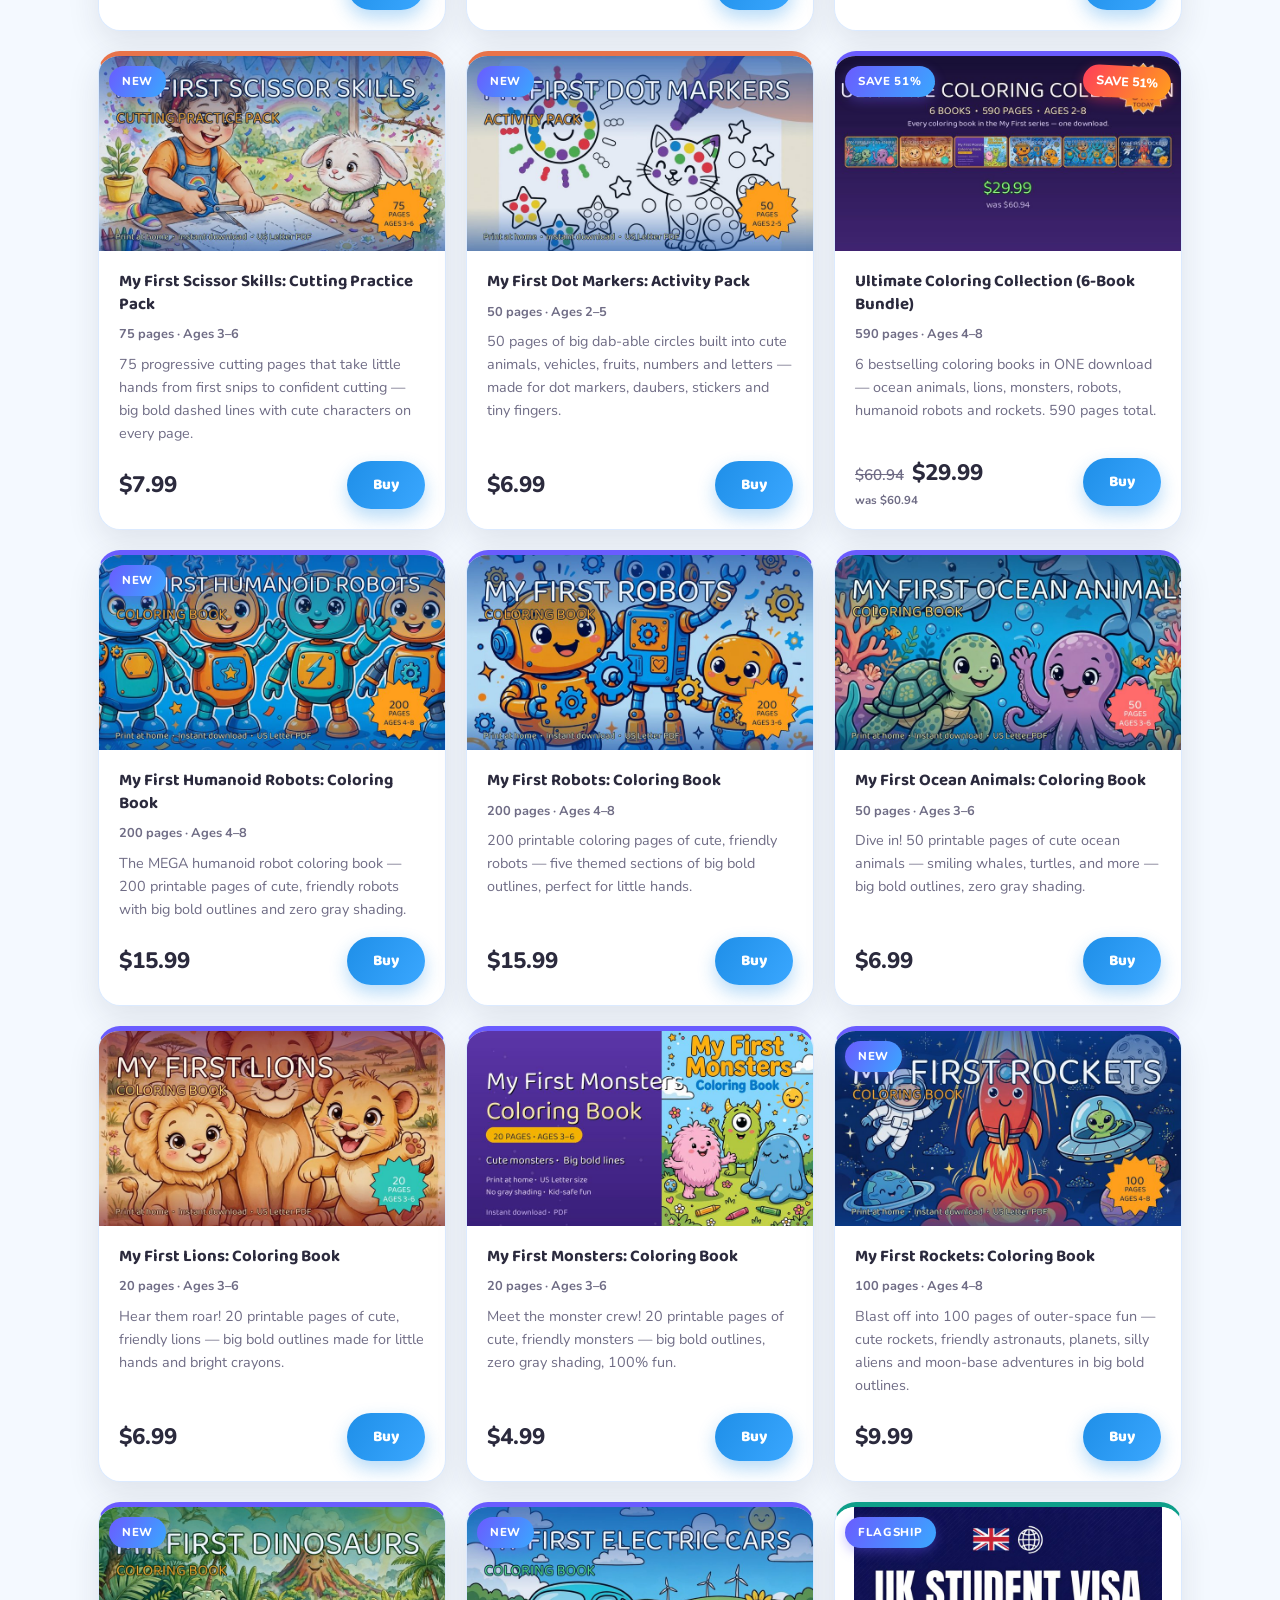
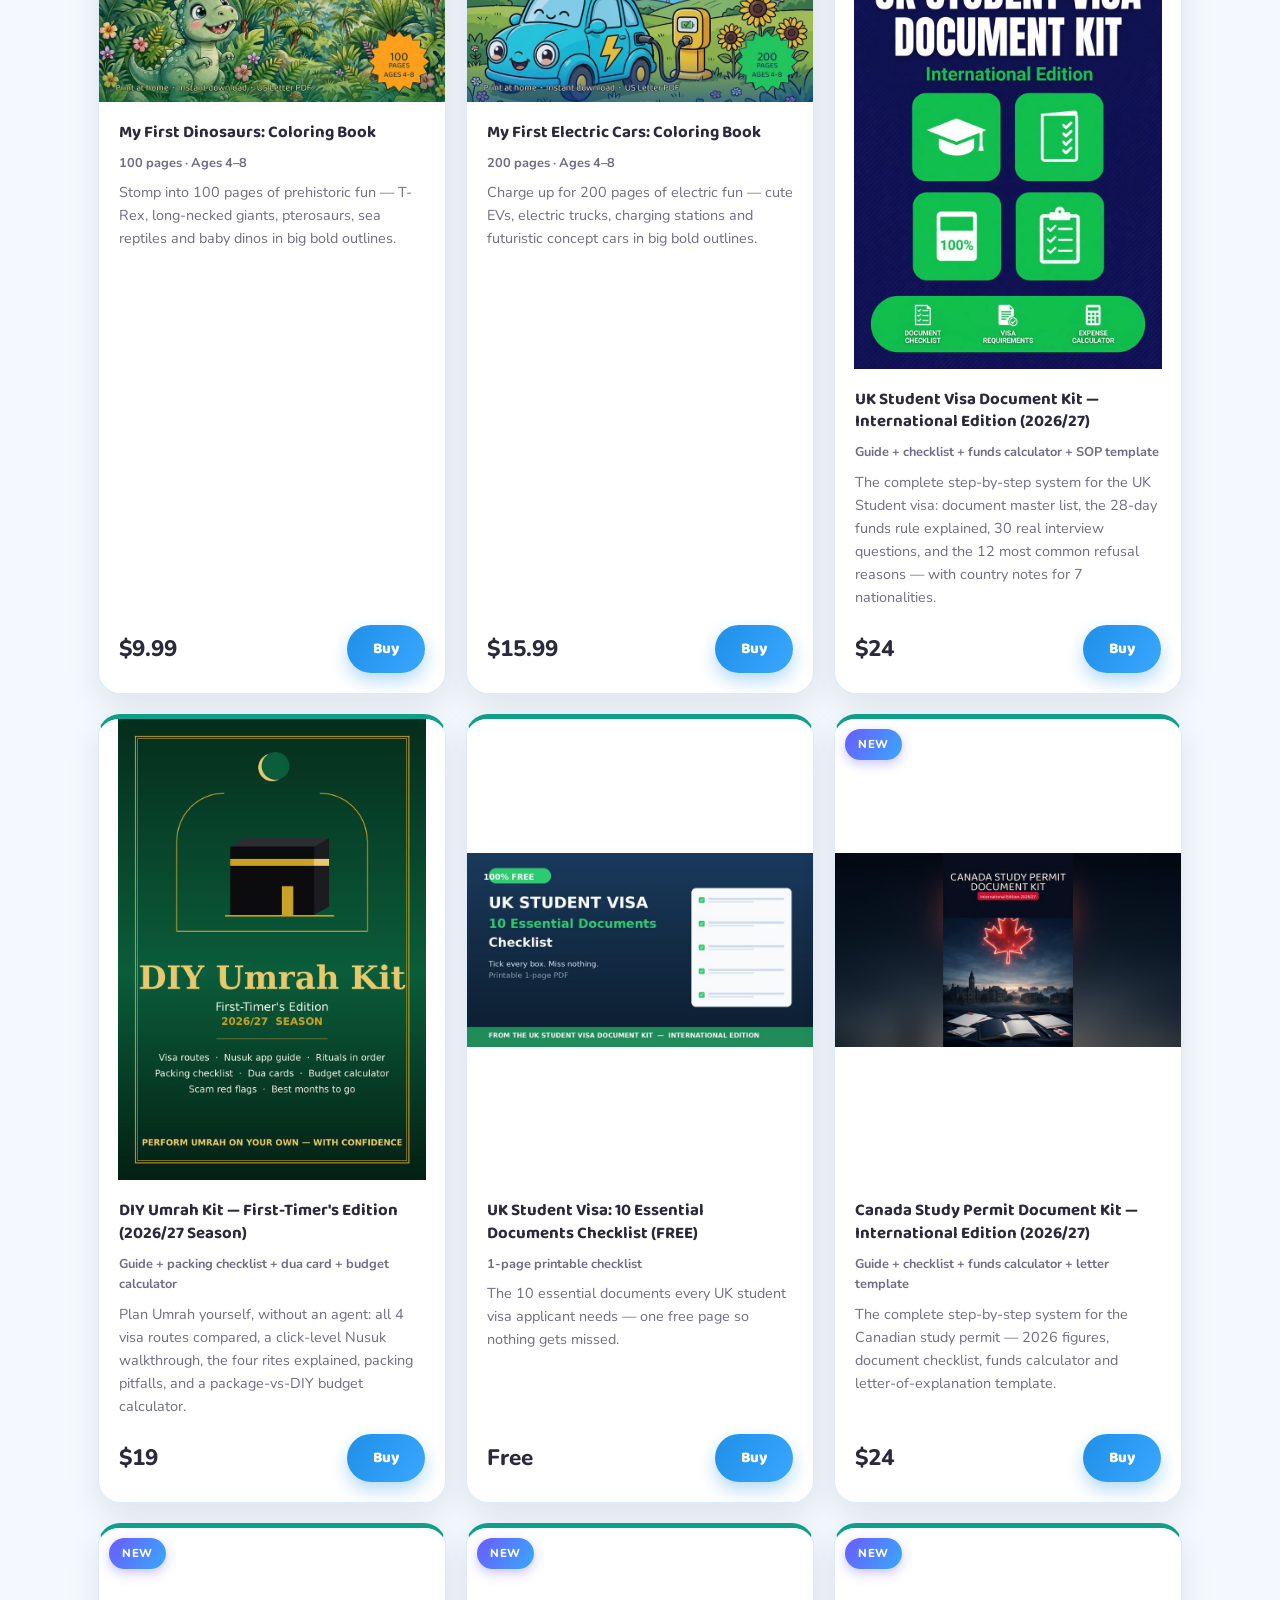
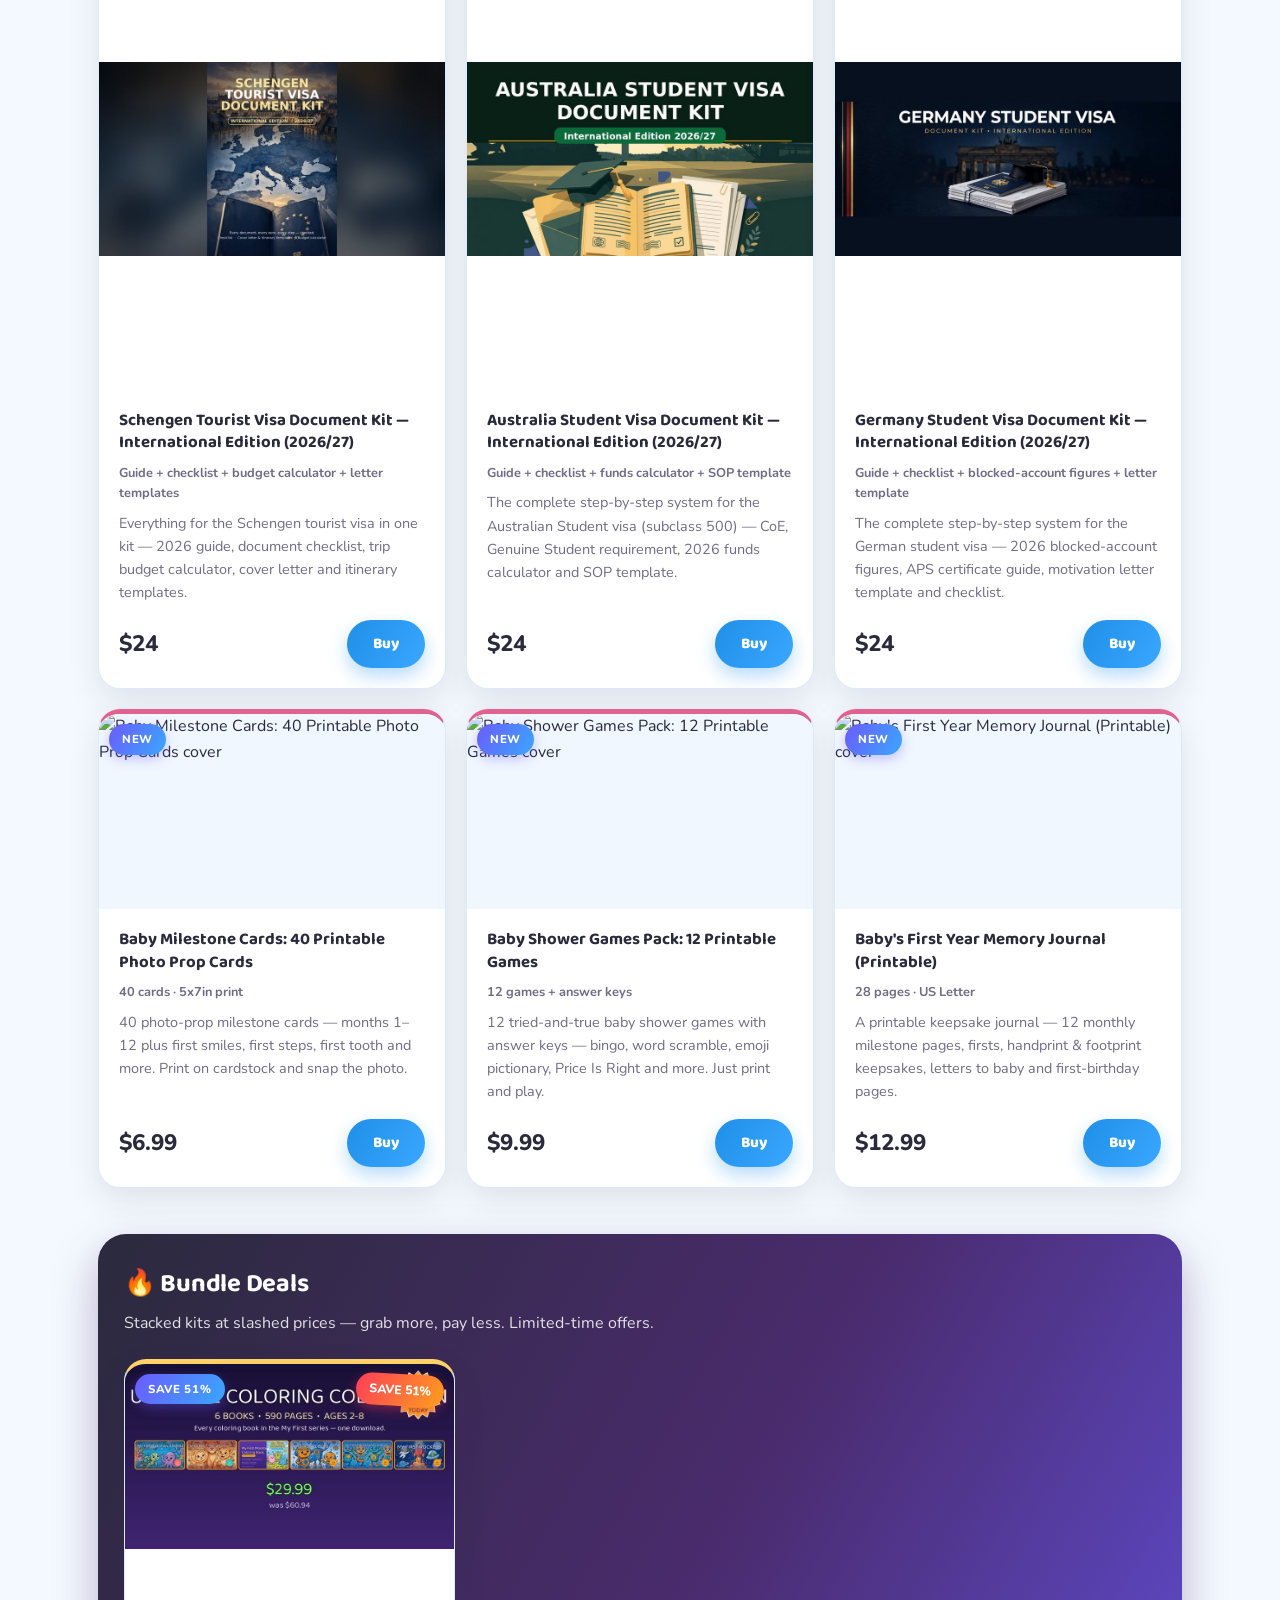
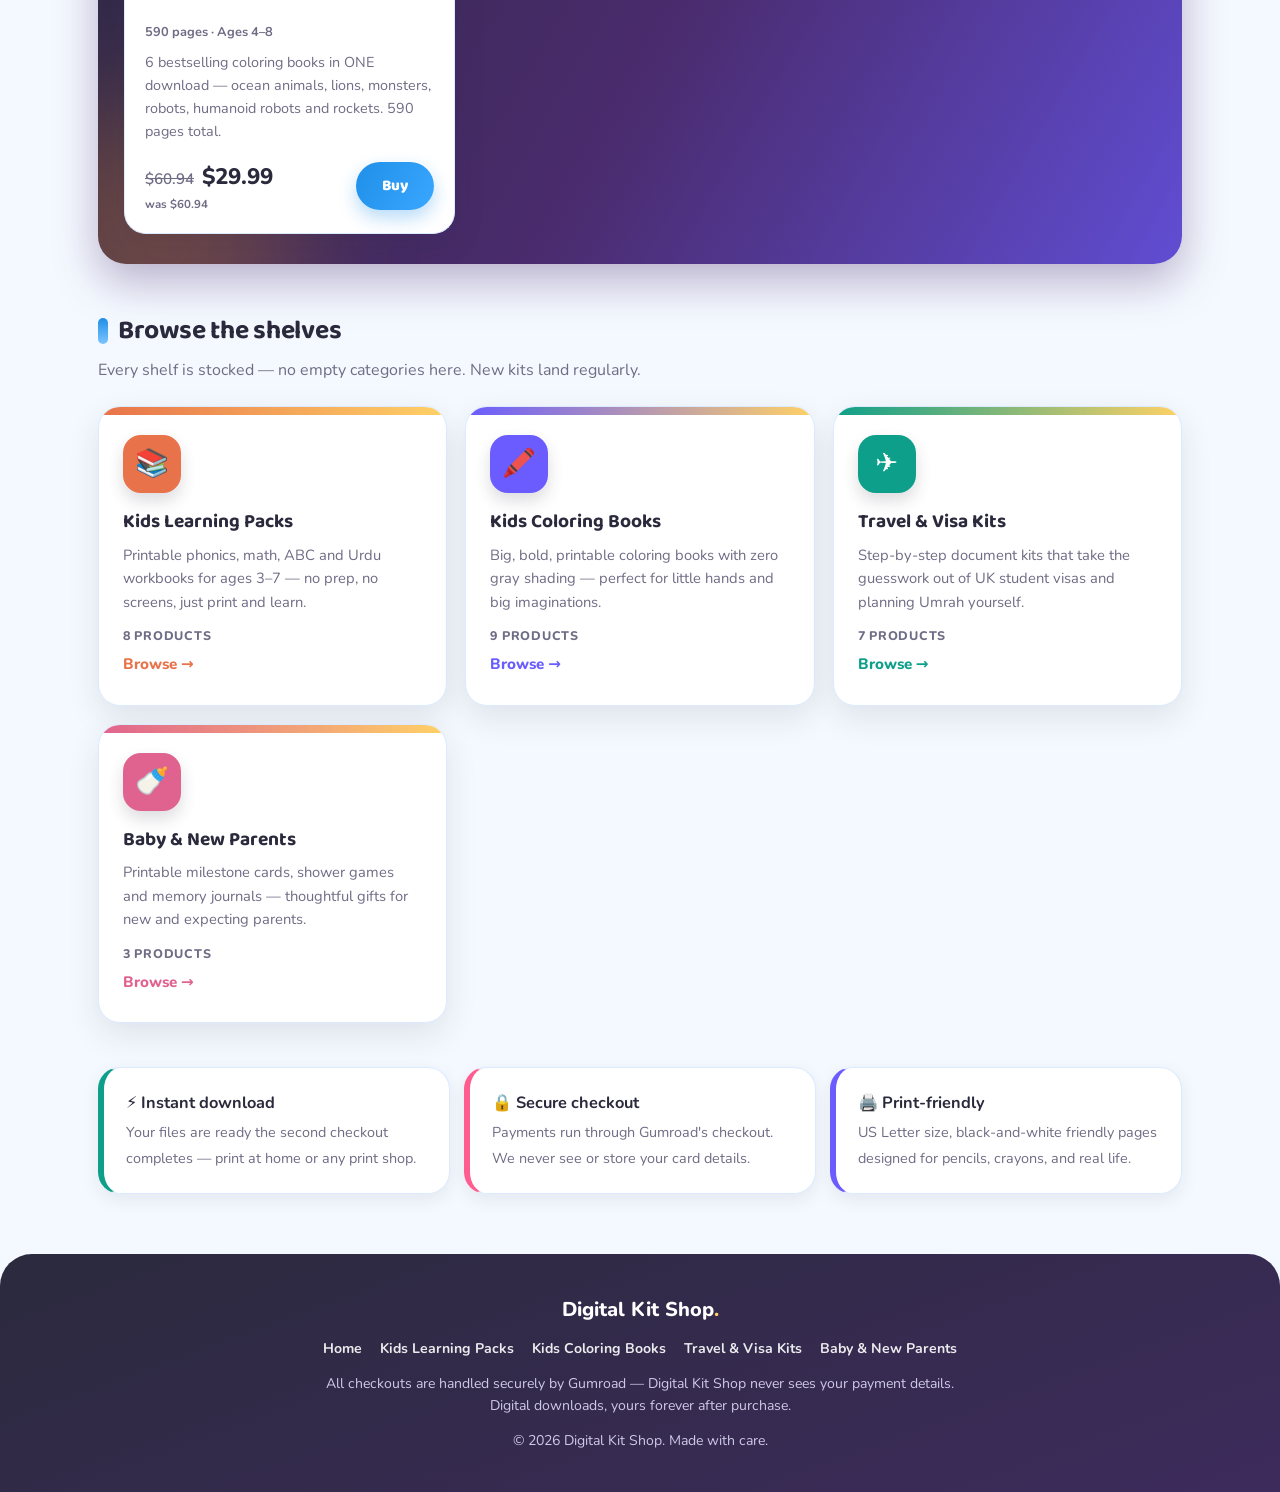
==== commit 948a835d: "Add Baby & New Parents category + bundle deals shelf" ====
--- a/index.html
+++ b/index.html
@@ -4,7 +4,8 @@
 <meta charset="utf-8">
 <meta name="viewport" content="width=device-width, initial-scale=1">
 <meta name="p:domain_verify" content="99b00b873626cb9a365c8f2b48c7d500"/>
-
+<script async src="https://www.googletagmanager.com/gtag/js?id=G-J2KPY3ZD0E"></script>
+<script>window.dataLayer=window.dataLayer||[];function gtag(){dataLayer.push(arguments);}gtag('js',new Date());gtag('config','G-J2KPY3ZD0E');</script>
 <title>Digital Kit Shop — Practical digital kits for real life</title>
 <meta name="description" content="Digital Kit Shop: printable kids learning packs and coloring books, plus step-by-step travel and visa document kits. Instant downloads, secure Gumroad checkout.">
 <link rel="canonical" href="https://digitalkitshop.pages.dev/">
@@ -33,7 +34,7 @@
 <header class="site">
   <div class="wrap nav">
     <a class="logo" href=""><span data-brand>Digital Kit Shop</span><span class="dot">.</span></a>
-    <nav class="nav-links"><a href="" class="active">Home</a><a href="kids-learning-packs/" class="">Kids Learning Packs</a><a href="kids-coloring-books/" class="">Kids Coloring Books</a><a href="travel-visa-kits/" class="">Travel & Visa Kits</a></nav>
+    <nav class="nav-links"><a href="" class="active">Home</a><a href="kids-learning-packs/" class="">Kids Learning Packs</a><a href="kids-coloring-books/" class="">Kids Coloring Books</a><a href="travel-visa-kits/" class="">Travel & Visa Kits</a><a href="baby-new-parents/" class="">Baby & New Parents</a></nav>
   </div>
 </header>
 <main class="wrap">
@@ -52,6 +53,7 @@
     <button class="pill" data-cat="kids-learning-packs" aria-pressed="false" style="--cat:#e8734a">📚 Kids Learning Packs</button>
     <button class="pill" data-cat="kids-coloring-books" aria-pressed="false" style="--cat:#6a5cff">🖍️ Kids Coloring Books</button>
     <button class="pill" data-cat="travel-visa-kits" aria-pressed="false" style="--cat:#0e9f8a">✈️ Travel & Visa Kits</button>
+    <button class="pill" data-cat="baby-new-parents" aria-pressed="false" style="--cat:#e0638f">🍼 Baby & New Parents</button>
   </div>
   <div class="prod-grid" id="all-grid"><article class="prod" data-cat="kids-learning-packs" style="--cat:#e8734a">
   <div class="thumb"><span class="badge">Best value</span><img src="assets/img/bundle4.jpg" alt="My First Learning Bundle (4-Pack) cover" loading="lazy"></div>
@@ -142,13 +144,13 @@
     </div>
   </div>
 </article><article class="prod" data-cat="kids-coloring-books" style="--cat:#6a5cff">
-  <div class="thumb"><span class="badge">Save 51%</span><img src="assets/img/coloring-mega-bundle.jpg" alt="Ultimate Coloring Collection (6-Book Bundle) cover" loading="lazy"></div>
+  <div class="thumb"><span class="badge">Save 51%</span><span class="save-ribbon">SAVE 51%</span><img src="assets/img/coloring-mega-bundle.jpg" alt="Ultimate Coloring Collection (6-Book Bundle) cover" loading="lazy"></div>
   <div class="body">
     <h3>Ultimate Coloring Collection (6-Book Bundle)</h3>
     <div class="meta">590 pages · Ages 4–8</div>
     <p class="blurb">6 bestselling coloring books in ONE download — ocean animals, lions, monsters, robots, humanoid robots and rockets. 590 pages total.</p>
     <div class="row">
-      <div class="price">$29.99<span class="price-note">was $60.94</span></div>
+      <div class="price"><span class="was-price">$60.94</span>$29.99<span class="price-note">was $60.94</span></div>
       <a class="btn-buy" href="https://saqibnaseer.gumroad.com/l/xhhzwd" target="_blank" rel="noopener">Buy</a>
     </div>
   </div>
@@ -317,8 +319,57 @@
       <a class="btn-buy" href="https://saqibnaseer.gumroad.com/l/gyfbvo" target="_blank" rel="noopener">Buy</a>
     </div>
   </div>
+</article><article class="prod" data-cat="baby-new-parents" style="--cat:#e0638f">
+  <div class="thumb"><span class="badge">New</span><img src="assets/img/baby-milestone-cards.jpg" alt="Baby Milestone Cards: 40 Printable Photo Prop Cards cover" loading="lazy"></div>
+  <div class="body">
+    <h3>Baby Milestone Cards: 40 Printable Photo Prop Cards</h3>
+    <div class="meta">40 cards · 5x7in print</div>
+    <p class="blurb">40 photo-prop milestone cards — months 1–12 plus first smiles, first steps, first tooth and more. Print on cardstock and snap the photo.</p>
+    <div class="row">
+      <div class="price">$6.99</div>
+      <a class="btn-buy" href="https://saqibnaseer.gumroad.com/l/ecpma" target="_blank" rel="noopener">Buy</a>
+    </div>
+  </div>
+</article><article class="prod" data-cat="baby-new-parents" style="--cat:#e0638f">
+  <div class="thumb"><span class="badge">New</span><img src="assets/img/baby-shower-games.jpg" alt="Baby Shower Games Pack: 12 Printable Games cover" loading="lazy"></div>
+  <div class="body">
+    <h3>Baby Shower Games Pack: 12 Printable Games</h3>
+    <div class="meta">12 games + answer keys</div>
+    <p class="blurb">12 tried-and-true baby shower games with answer keys — bingo, word scramble, emoji pictionary, Price Is Right and more. Just print and play.</p>
+    <div class="row">
+      <div class="price">$9.99</div>
+      <a class="btn-buy" href="https://saqibnaseer.gumroad.com/l/gverp" target="_blank" rel="noopener">Buy</a>
+    </div>
+  </div>
+</article><article class="prod" data-cat="baby-new-parents" style="--cat:#e0638f">
+  <div class="thumb"><span class="badge">New</span><img src="assets/img/baby-first-year-journal.jpg" alt="Baby's First Year Memory Journal (Printable) cover" loading="lazy"></div>
+  <div class="body">
+    <h3>Baby's First Year Memory Journal (Printable)</h3>
+    <div class="meta">28 pages · US Letter</div>
+    <p class="blurb">A printable keepsake journal — 12 monthly milestone pages, firsts, handprint & footprint keepsakes, letters to baby and first-birthday pages.</p>
+    <div class="row">
+      <div class="price">$12.99</div>
+      <a class="btn-buy" href="https://saqibnaseer.gumroad.com/l/ixhuei" target="_blank" rel="noopener">Buy</a>
+    </div>
+  </div>
 </article></div>
 
+  <section class="bundle-shelf">
+    <div class="bundle-head"><h2>🔥 Bundle Deals</h2></div>
+    <p class="bundle-sub">Stacked kits at slashed prices — grab more, pay less. Limited-time offers.</p>
+    <div class="bundle-grid"><article class="prod" data-cat="kids-coloring-books" style="--cat:#6a5cff">
+  <div class="thumb"><span class="badge">Save 51%</span><span class="save-ribbon">SAVE 51%</span><img src="assets/img/coloring-mega-bundle.jpg" alt="Ultimate Coloring Collection (6-Book Bundle) cover" loading="lazy"></div>
+  <div class="body">
+    <h3>Ultimate Coloring Collection (6-Book Bundle)</h3>
+    <div class="meta">590 pages · Ages 4–8</div>
+    <p class="blurb">6 bestselling coloring books in ONE download — ocean animals, lions, monsters, robots, humanoid robots and rockets. 590 pages total.</p>
+    <div class="row">
+      <div class="price"><span class="was-price">$60.94</span>$29.99<span class="price-note">was $60.94</span></div>
+      <a class="btn-buy" href="https://saqibnaseer.gumroad.com/l/xhhzwd" target="_blank" rel="noopener">Buy</a>
+    </div>
+  </div>
+</article></div>
+  </section>
   <h2 class="section-title"><span class="tick"></span>Browse the shelves</h2>
   <p class="section-sub">Every shelf is stocked — no empty categories here. New kits land regularly.</p>
   <div class="cat-grid"><a class="cat-card" href="kids-learning-packs/" style="--cat:#e8734a">
@@ -339,6 +390,12 @@
   <p>Step-by-step document kits that take the guesswork out of UK student visas and planning Umrah yourself.</p>
   <div class="count">7 products</div>
   <div class="go">Browse →</div>
+</a><a class="cat-card" href="baby-new-parents/" style="--cat:#e0638f">
+  <div class="icon">🍼</div>
+  <h3>Baby & New Parents</h3>
+  <p>Printable milestone cards, shower games and memory journals — thoughtful gifts for new and expecting parents.</p>
+  <div class="count">3 products</div>
+  <div class="go">Browse →</div>
 </a></div>
 
   <div class="trust">
@@ -350,7 +407,7 @@
 <footer class="site">
   <div class="wrap">
     <div class="flogo"><span data-brand>Digital Kit Shop</span><span class="dot">.</span></div>
-    <div class="fnav"><a href="">Home</a><a href="kids-learning-packs/">Kids Learning Packs</a><a href="kids-coloring-books/">Kids Coloring Books</a><a href="travel-visa-kits/">Travel & Visa Kits</a></div>
+    <div class="fnav"><a href="">Home</a><a href="kids-learning-packs/">Kids Learning Packs</a><a href="kids-coloring-books/">Kids Coloring Books</a><a href="travel-visa-kits/">Travel & Visa Kits</a><a href="baby-new-parents/">Baby & New Parents</a></div>
     <p>All checkouts are handled securely by Gumroad — <span data-brand>Digital Kit Shop</span> never sees your payment details. Digital downloads, yours forever after purchase.</p>
     <p>© <span id="year">2026</span> <span data-brand>Digital Kit Shop</span>. Made with care.</p>
   </div>
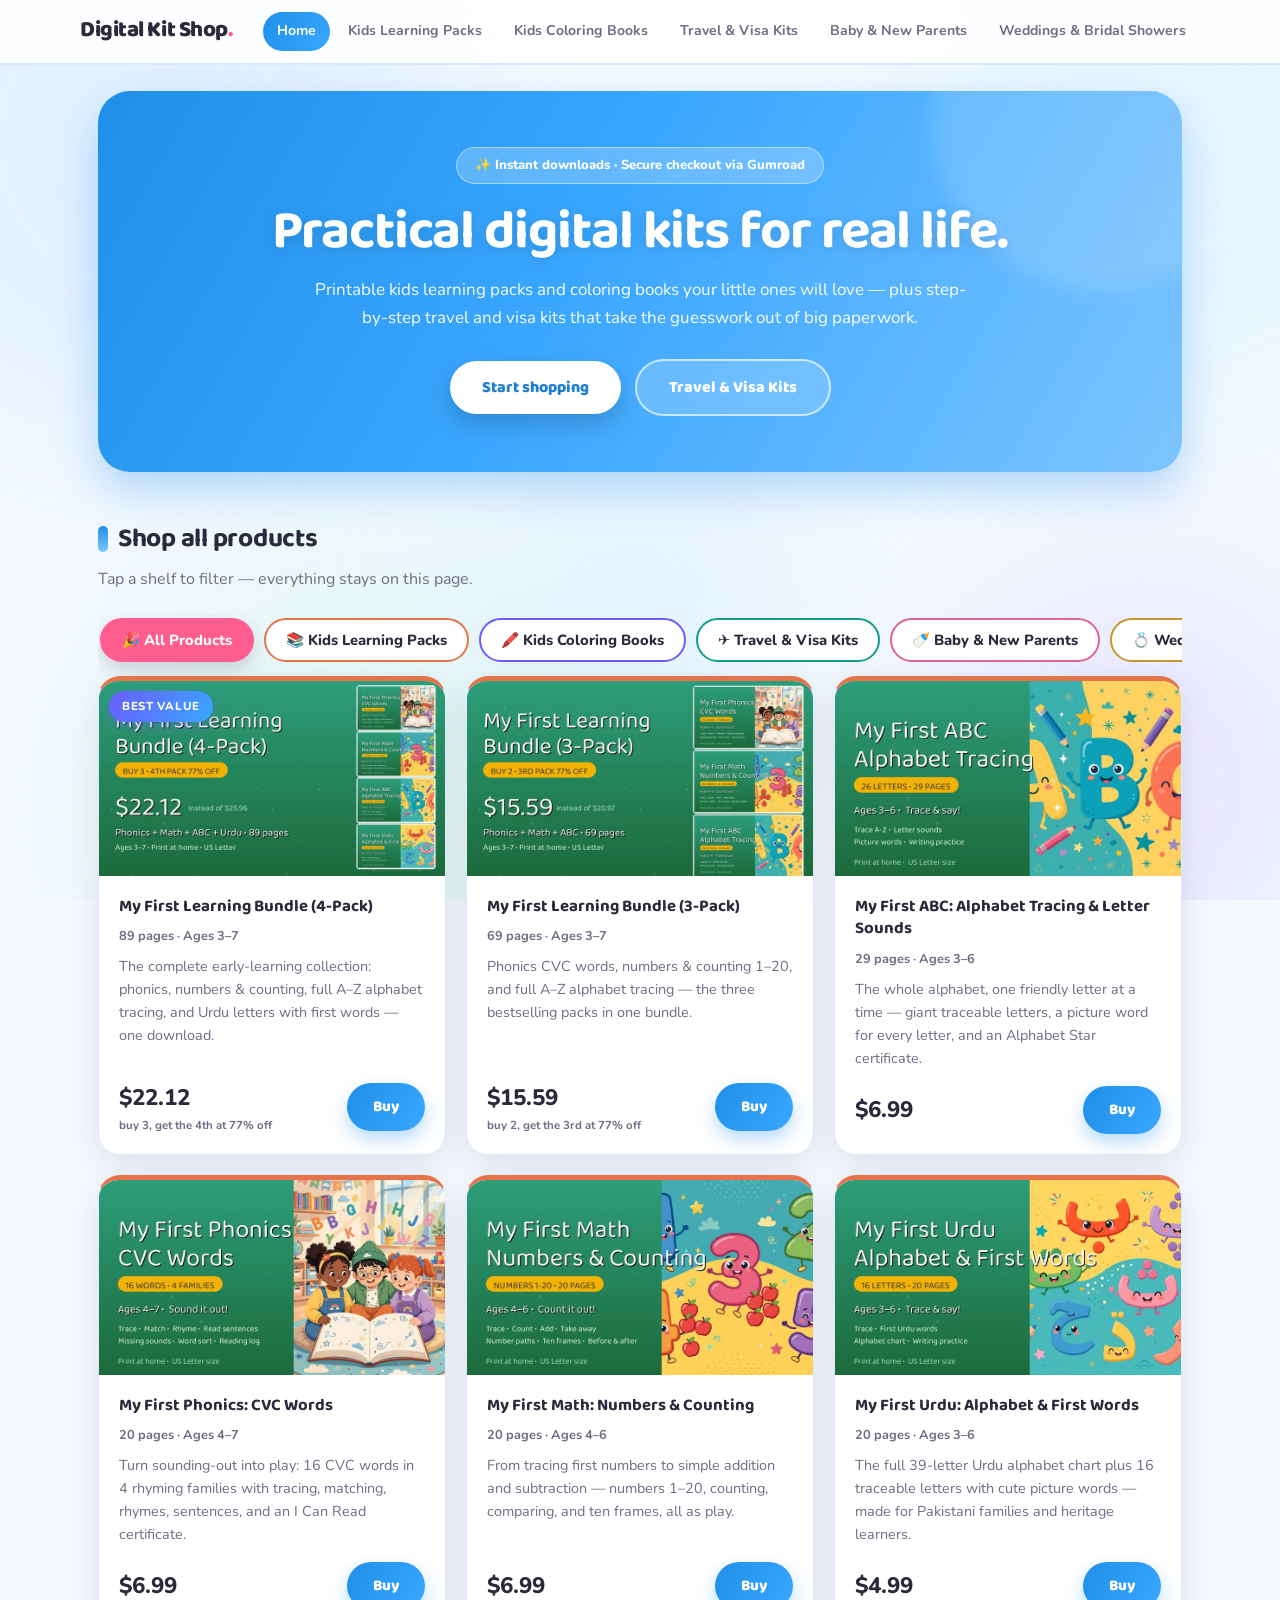
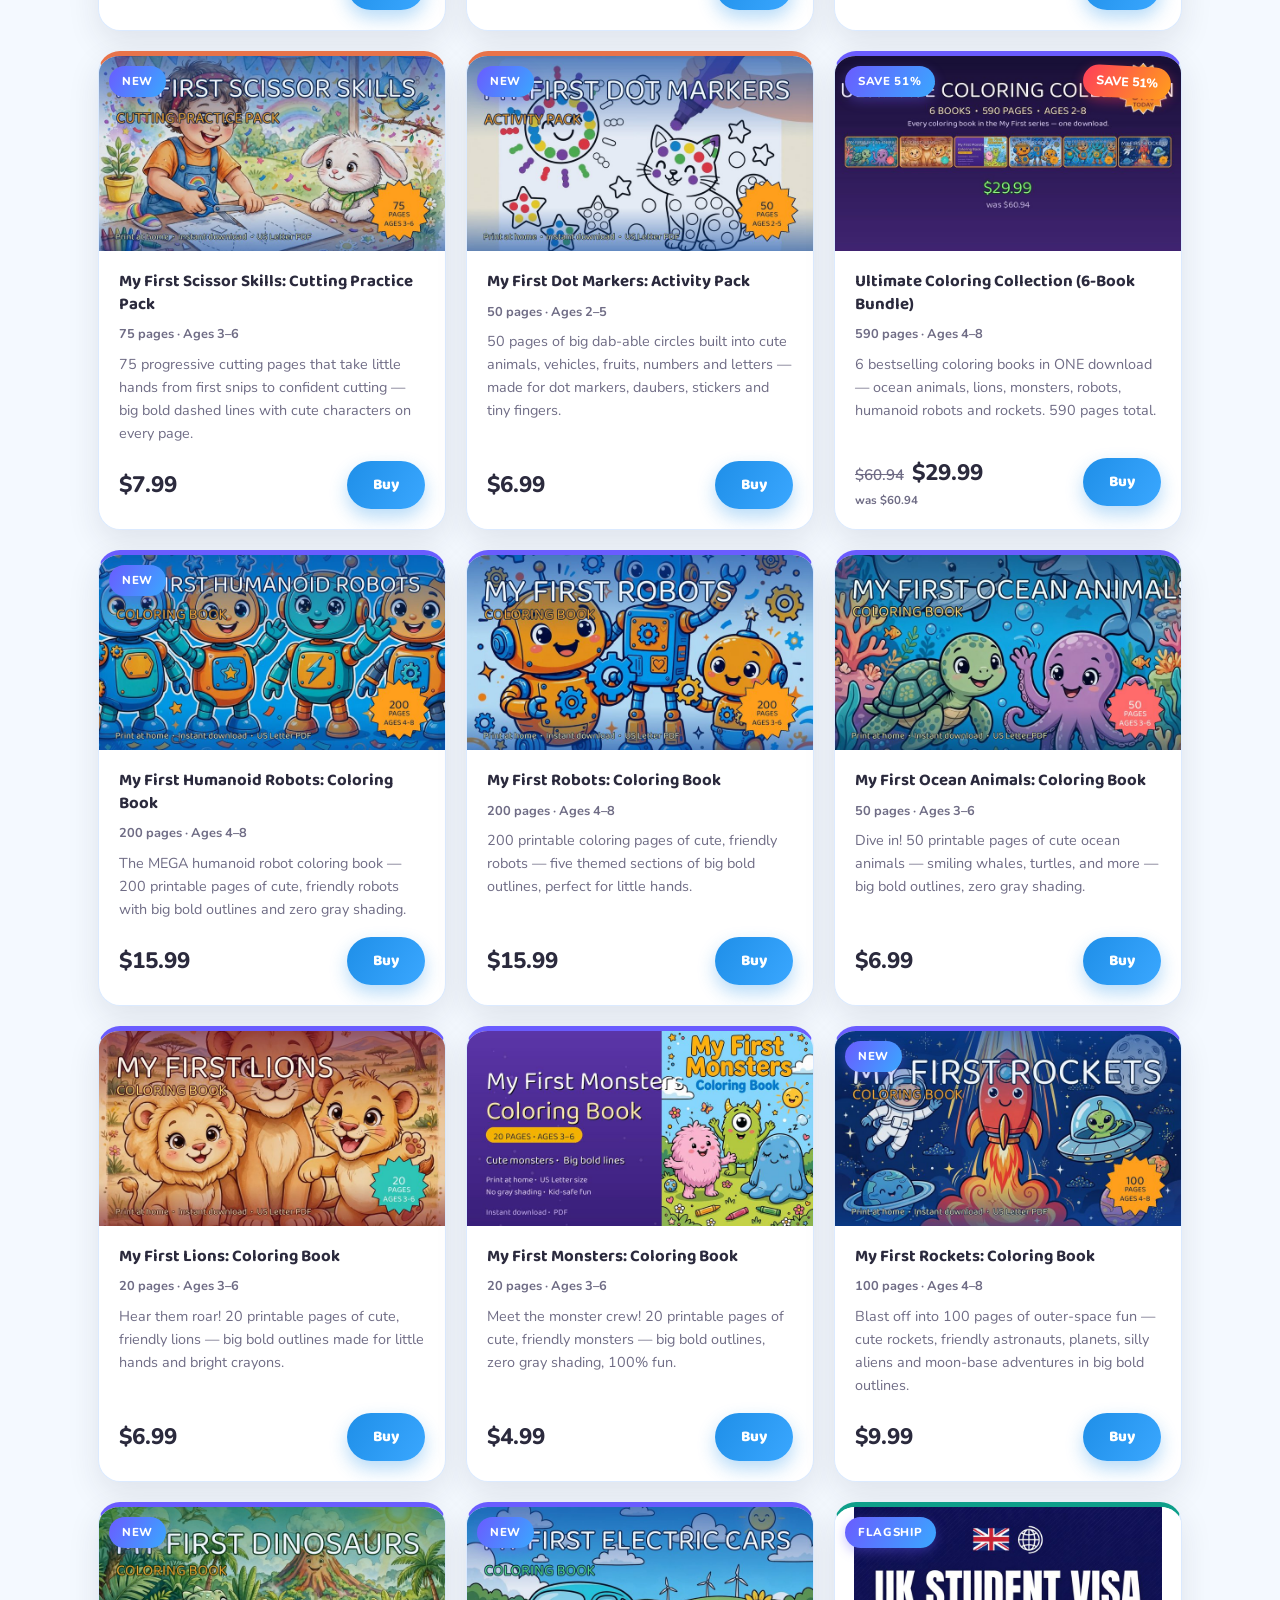
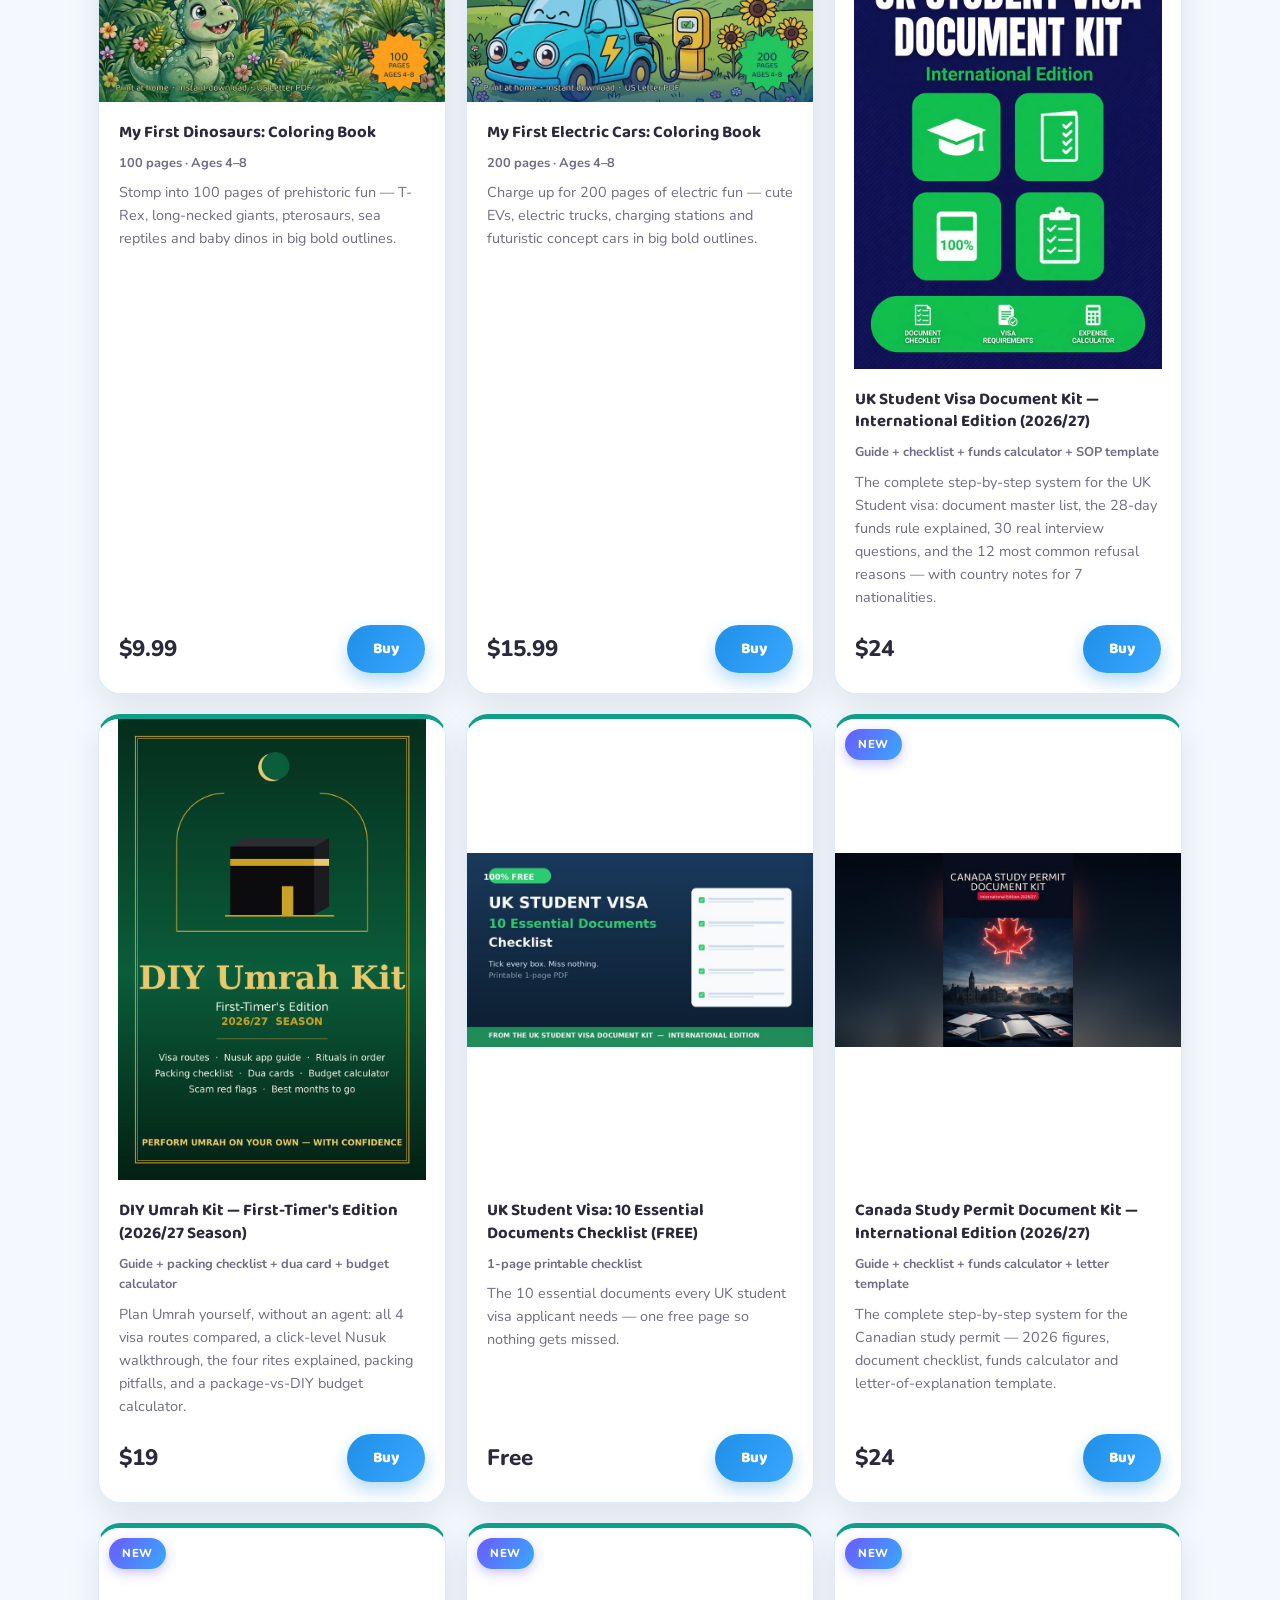
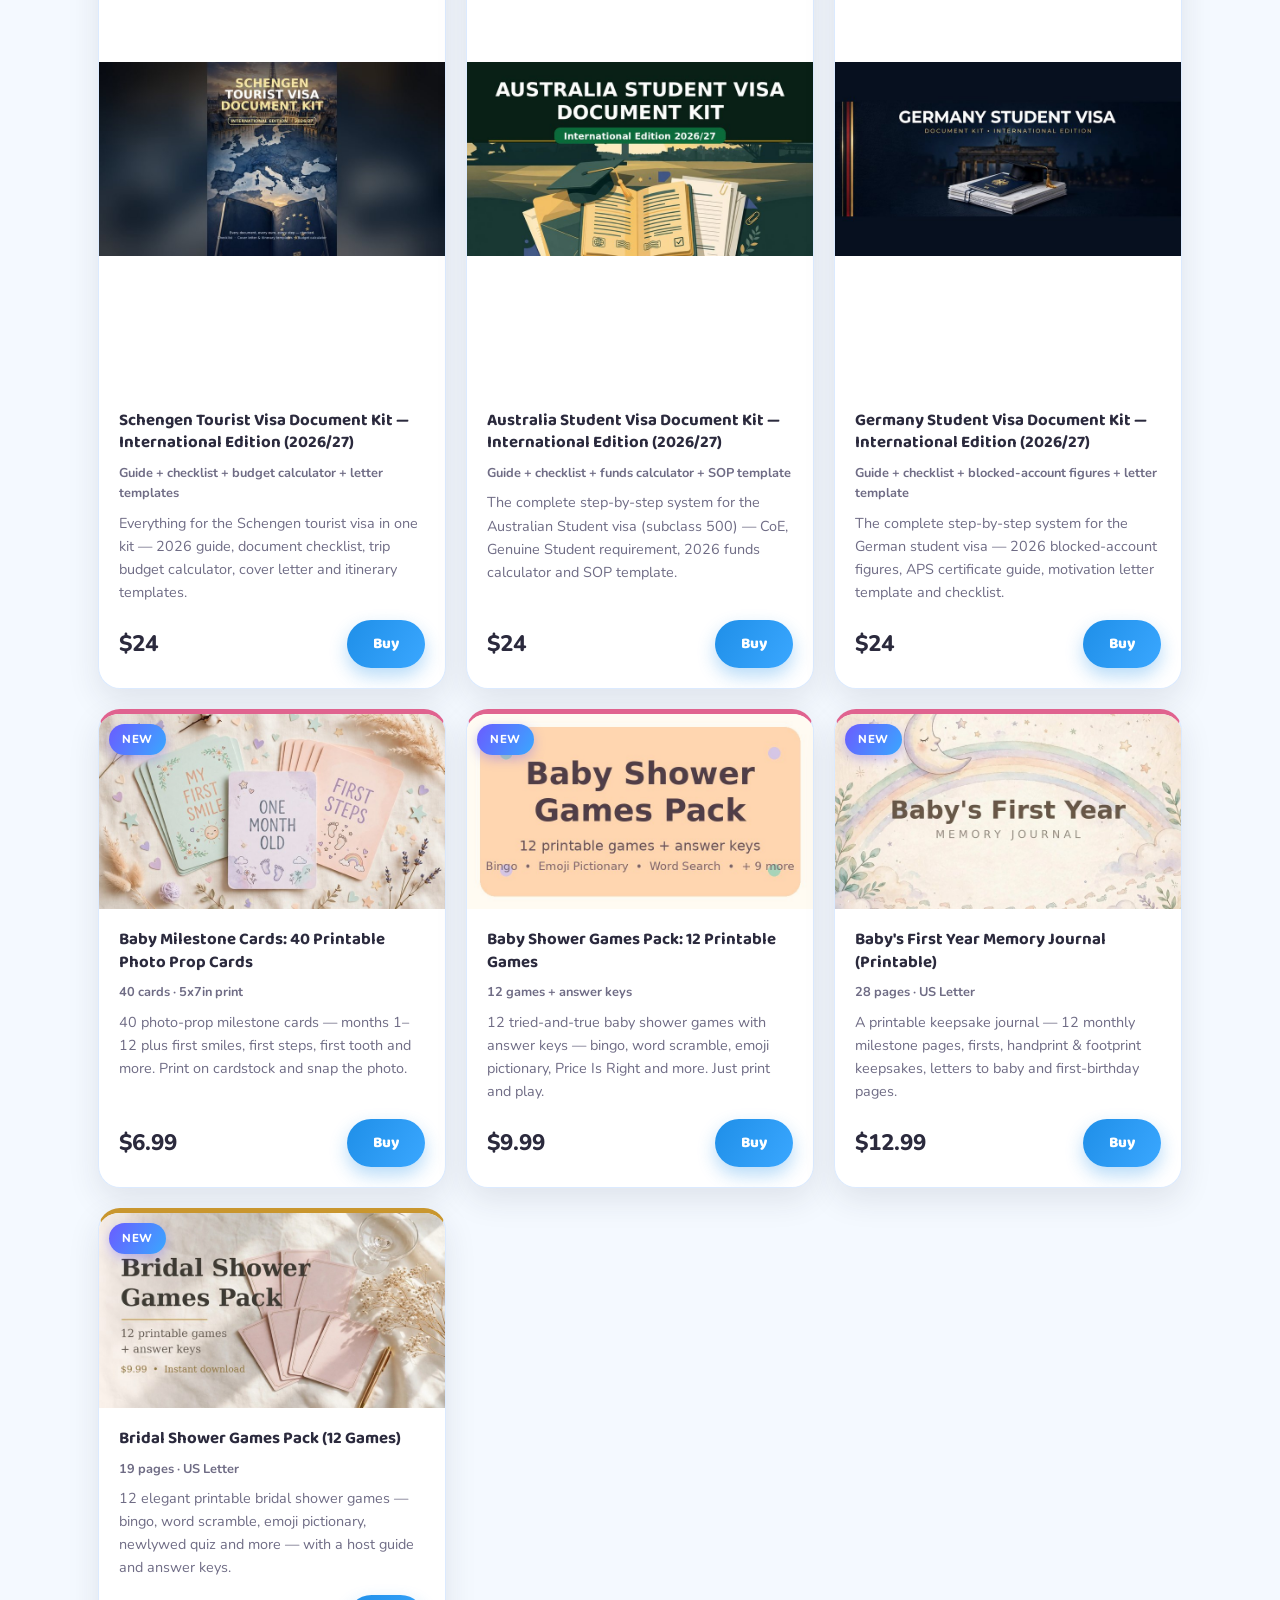
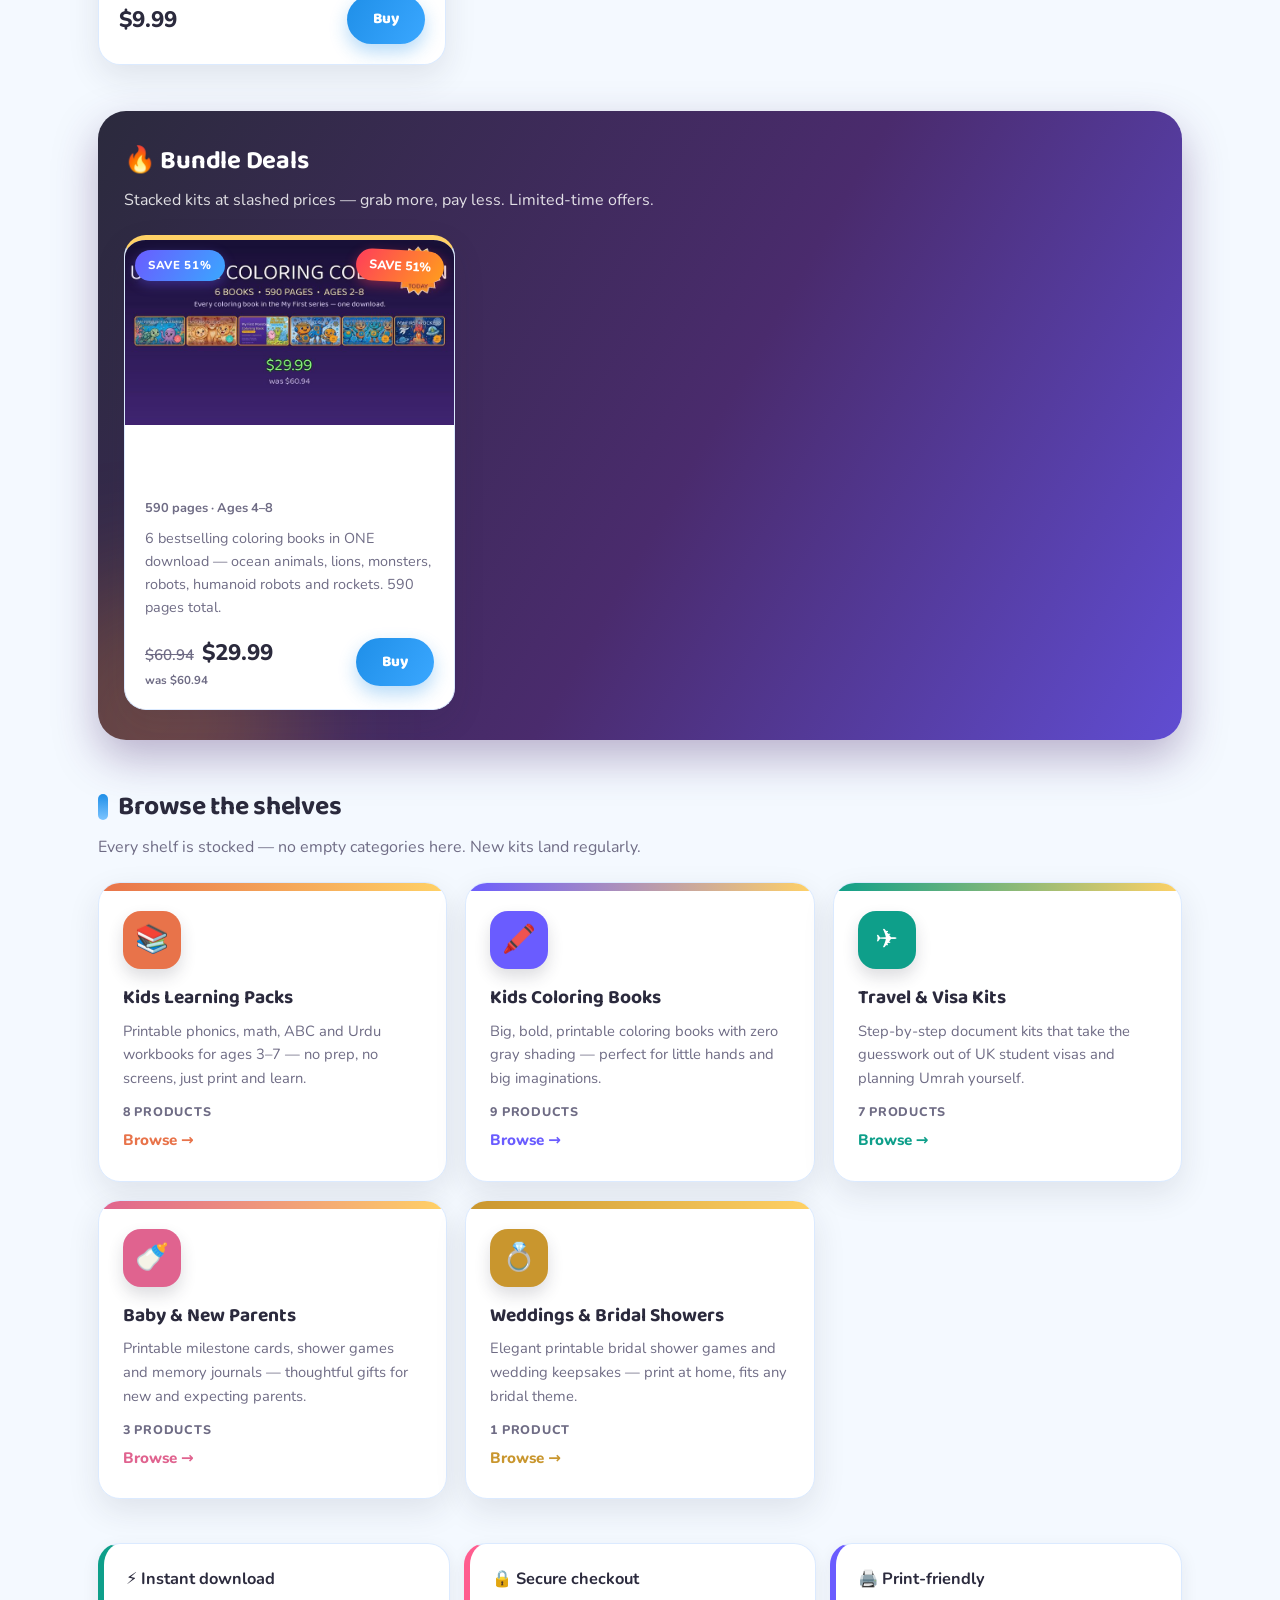
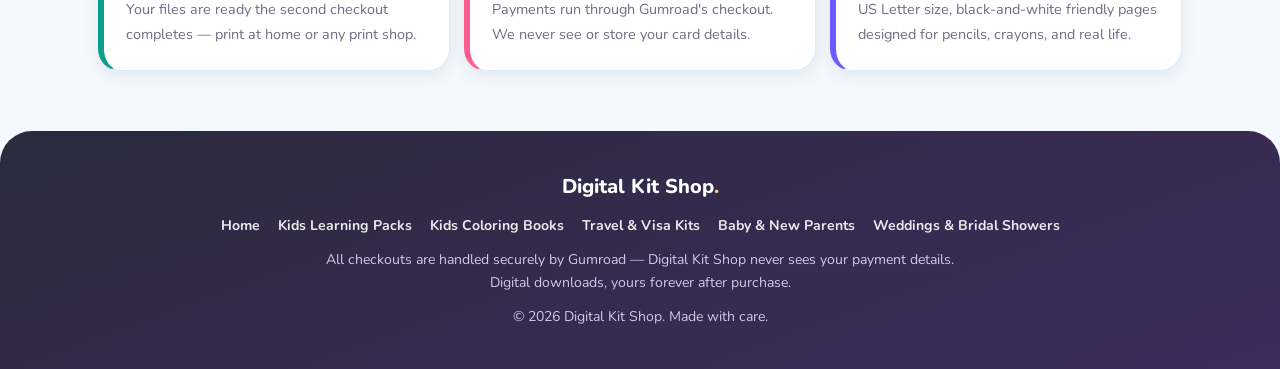
==== commit b6384af4: "Homepage: add Weddings & Bridal category (28 products)" ====
--- a/index.html
+++ b/index.html
@@ -34,7 +34,7 @@
 <header class="site">
   <div class="wrap nav">
     <a class="logo" href=""><span data-brand>Digital Kit Shop</span><span class="dot">.</span></a>
-    <nav class="nav-links"><a href="" class="active">Home</a><a href="kids-learning-packs/" class="">Kids Learning Packs</a><a href="kids-coloring-books/" class="">Kids Coloring Books</a><a href="travel-visa-kits/" class="">Travel & Visa Kits</a><a href="baby-new-parents/" class="">Baby & New Parents</a></nav>
+    <nav class="nav-links"><a href="" class="active">Home</a><a href="kids-learning-packs/" class="">Kids Learning Packs</a><a href="kids-coloring-books/" class="">Kids Coloring Books</a><a href="travel-visa-kits/" class="">Travel & Visa Kits</a><a href="baby-new-parents/" class="">Baby & New Parents</a><a href="weddings-bridal/" class="">Weddings & Bridal Showers</a></nav>
   </div>
 </header>
 <main class="wrap">
@@ -54,6 +54,7 @@
     <button class="pill" data-cat="kids-coloring-books" aria-pressed="false" style="--cat:#6a5cff">🖍️ Kids Coloring Books</button>
     <button class="pill" data-cat="travel-visa-kits" aria-pressed="false" style="--cat:#0e9f8a">✈️ Travel & Visa Kits</button>
     <button class="pill" data-cat="baby-new-parents" aria-pressed="false" style="--cat:#e0638f">🍼 Baby & New Parents</button>
+    <button class="pill" data-cat="weddings-bridal" aria-pressed="false" style="--cat:#c9962e">💍 Weddings & Bridal Showers</button>
   </div>
   <div class="prod-grid" id="all-grid"><article class="prod" data-cat="kids-learning-packs" style="--cat:#e8734a">
   <div class="thumb"><span class="badge">Best value</span><img src="assets/img/bundle4.jpg" alt="My First Learning Bundle (4-Pack) cover" loading="lazy"></div>
@@ -350,6 +351,17 @@
     <div class="row">
       <div class="price">$12.99</div>
       <a class="btn-buy" href="https://saqibnaseer.gumroad.com/l/ixhuei" target="_blank" rel="noopener">Buy</a>
+    </div>
+  </div>
+</article><article class="prod" data-cat="weddings-bridal" style="--cat:#c9962e">
+  <div class="thumb"><span class="badge">New</span><img src="assets/img/bridal-shower-games.jpg" alt="Bridal Shower Games Pack (12 Games) cover" loading="lazy"></div>
+  <div class="body">
+    <h3>Bridal Shower Games Pack (12 Games)</h3>
+    <div class="meta">19 pages · US Letter</div>
+    <p class="blurb">12 elegant printable bridal shower games — bingo, word scramble, emoji pictionary, newlywed quiz and more — with a host guide and answer keys.</p>
+    <div class="row">
+      <div class="price">$9.99</div>
+      <a class="btn-buy" href="https://saqibnaseer.gumroad.com/l/bmdqb" target="_blank" rel="noopener">Buy</a>
     </div>
   </div>
 </article></div>
@@ -396,6 +408,12 @@
   <p>Printable milestone cards, shower games and memory journals — thoughtful gifts for new and expecting parents.</p>
   <div class="count">3 products</div>
   <div class="go">Browse →</div>
+</a><a class="cat-card" href="weddings-bridal/" style="--cat:#c9962e">
+  <div class="icon">💍</div>
+  <h3>Weddings & Bridal Showers</h3>
+  <p>Elegant printable bridal shower games and wedding keepsakes — print at home, fits any bridal theme.</p>
+  <div class="count">1 product</div>
+  <div class="go">Browse →</div>
 </a></div>
 
   <div class="trust">
@@ -407,7 +425,7 @@
 <footer class="site">
   <div class="wrap">
     <div class="flogo"><span data-brand>Digital Kit Shop</span><span class="dot">.</span></div>
-    <div class="fnav"><a href="">Home</a><a href="kids-learning-packs/">Kids Learning Packs</a><a href="kids-coloring-books/">Kids Coloring Books</a><a href="travel-visa-kits/">Travel & Visa Kits</a><a href="baby-new-parents/">Baby & New Parents</a></div>
+    <div class="fnav"><a href="">Home</a><a href="kids-learning-packs/">Kids Learning Packs</a><a href="kids-coloring-books/">Kids Coloring Books</a><a href="travel-visa-kits/">Travel & Visa Kits</a><a href="baby-new-parents/">Baby & New Parents</a><a href="weddings-bridal/">Weddings & Bridal Showers</a></div>
     <p>All checkouts are handled securely by Gumroad — <span data-brand>Digital Kit Shop</span> never sees your payment details. Digital downloads, yours forever after purchase.</p>
     <p>© <span id="year">2026</span> <span data-brand>Digital Kit Shop</span>. Made with care.</p>
   </div>
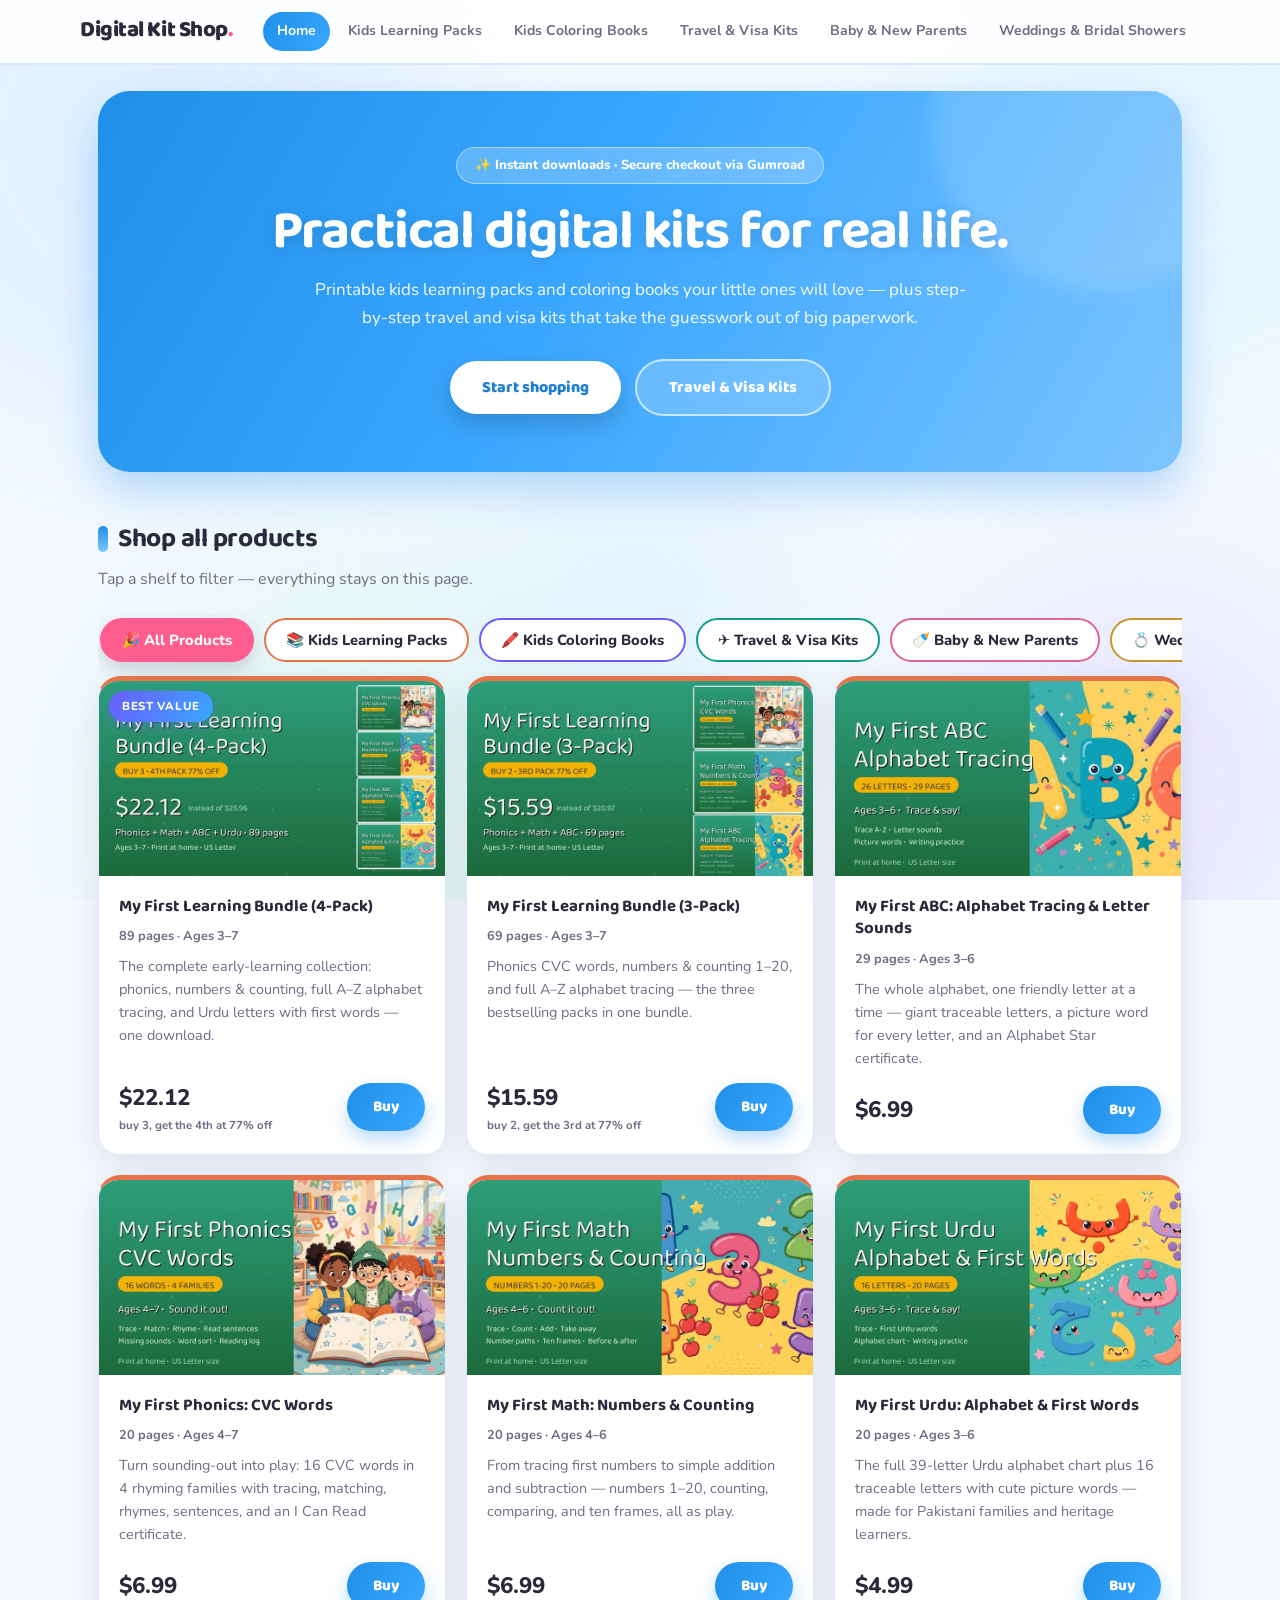
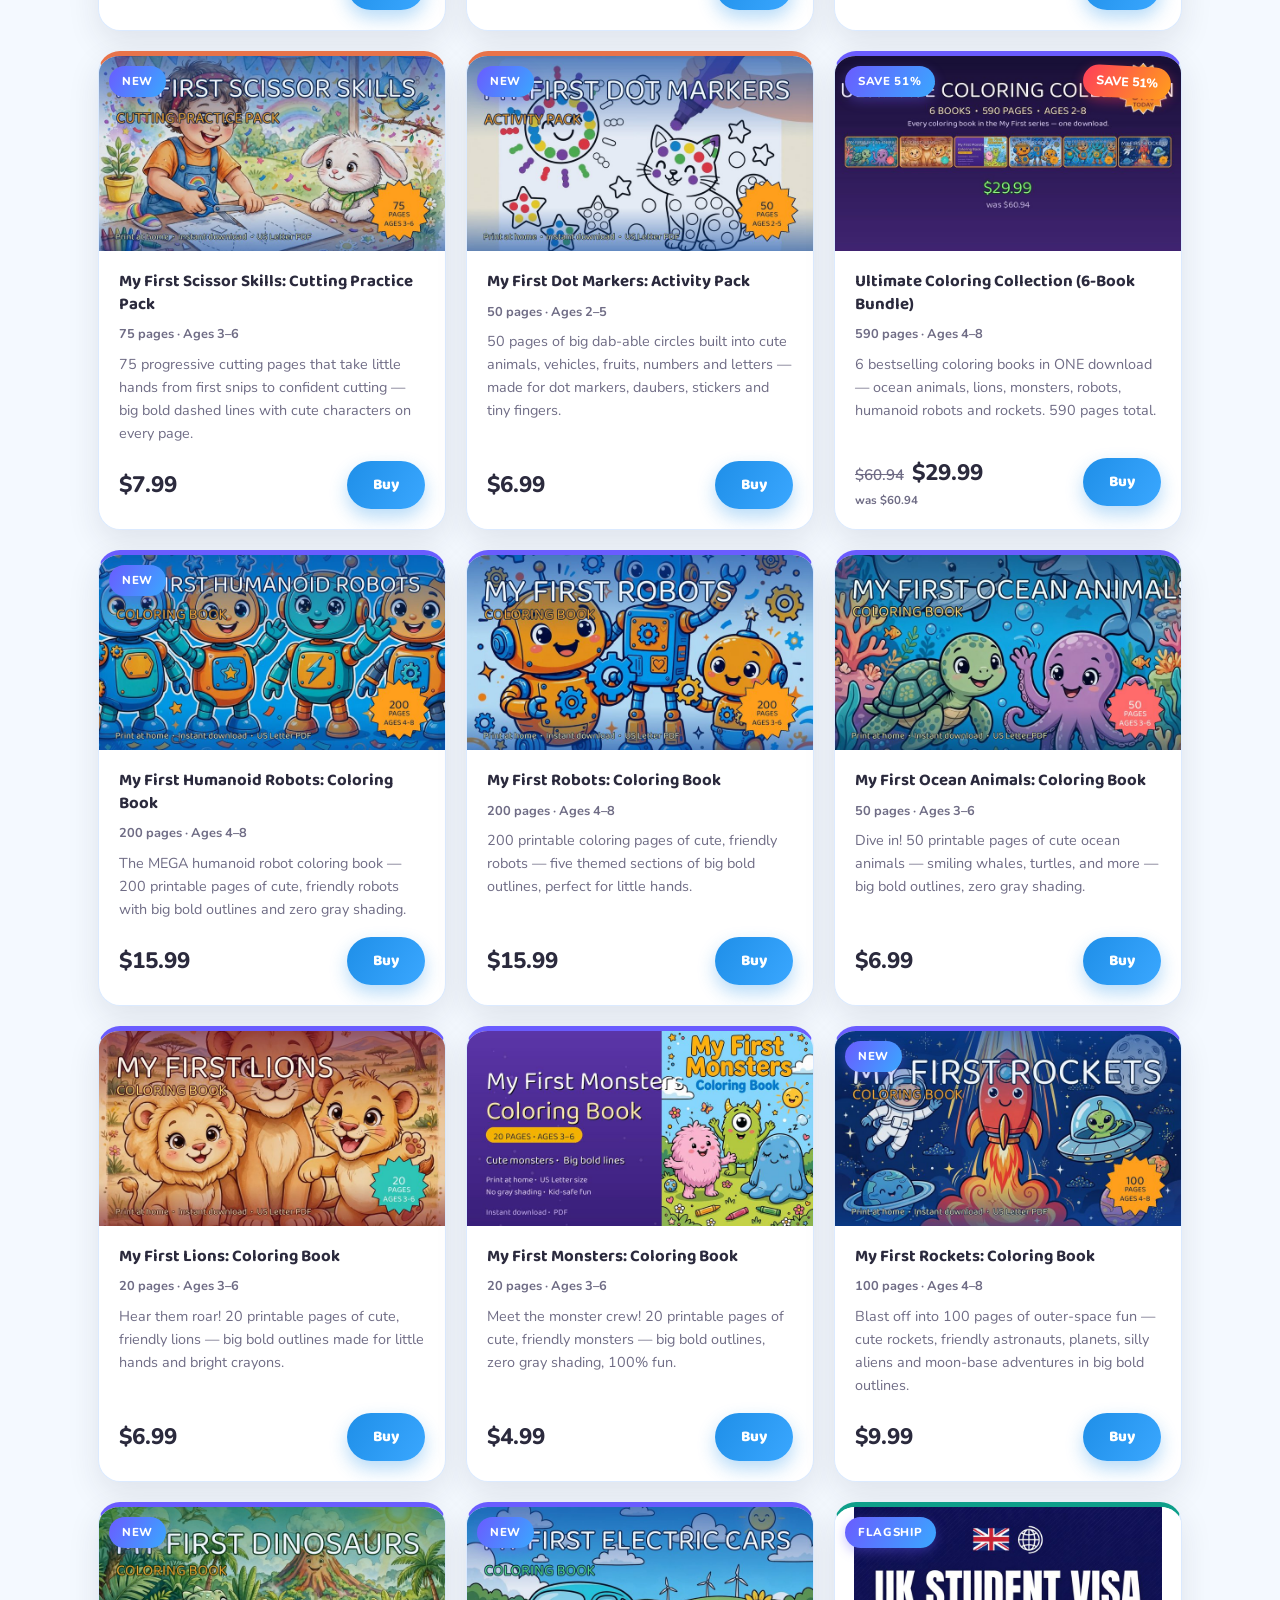
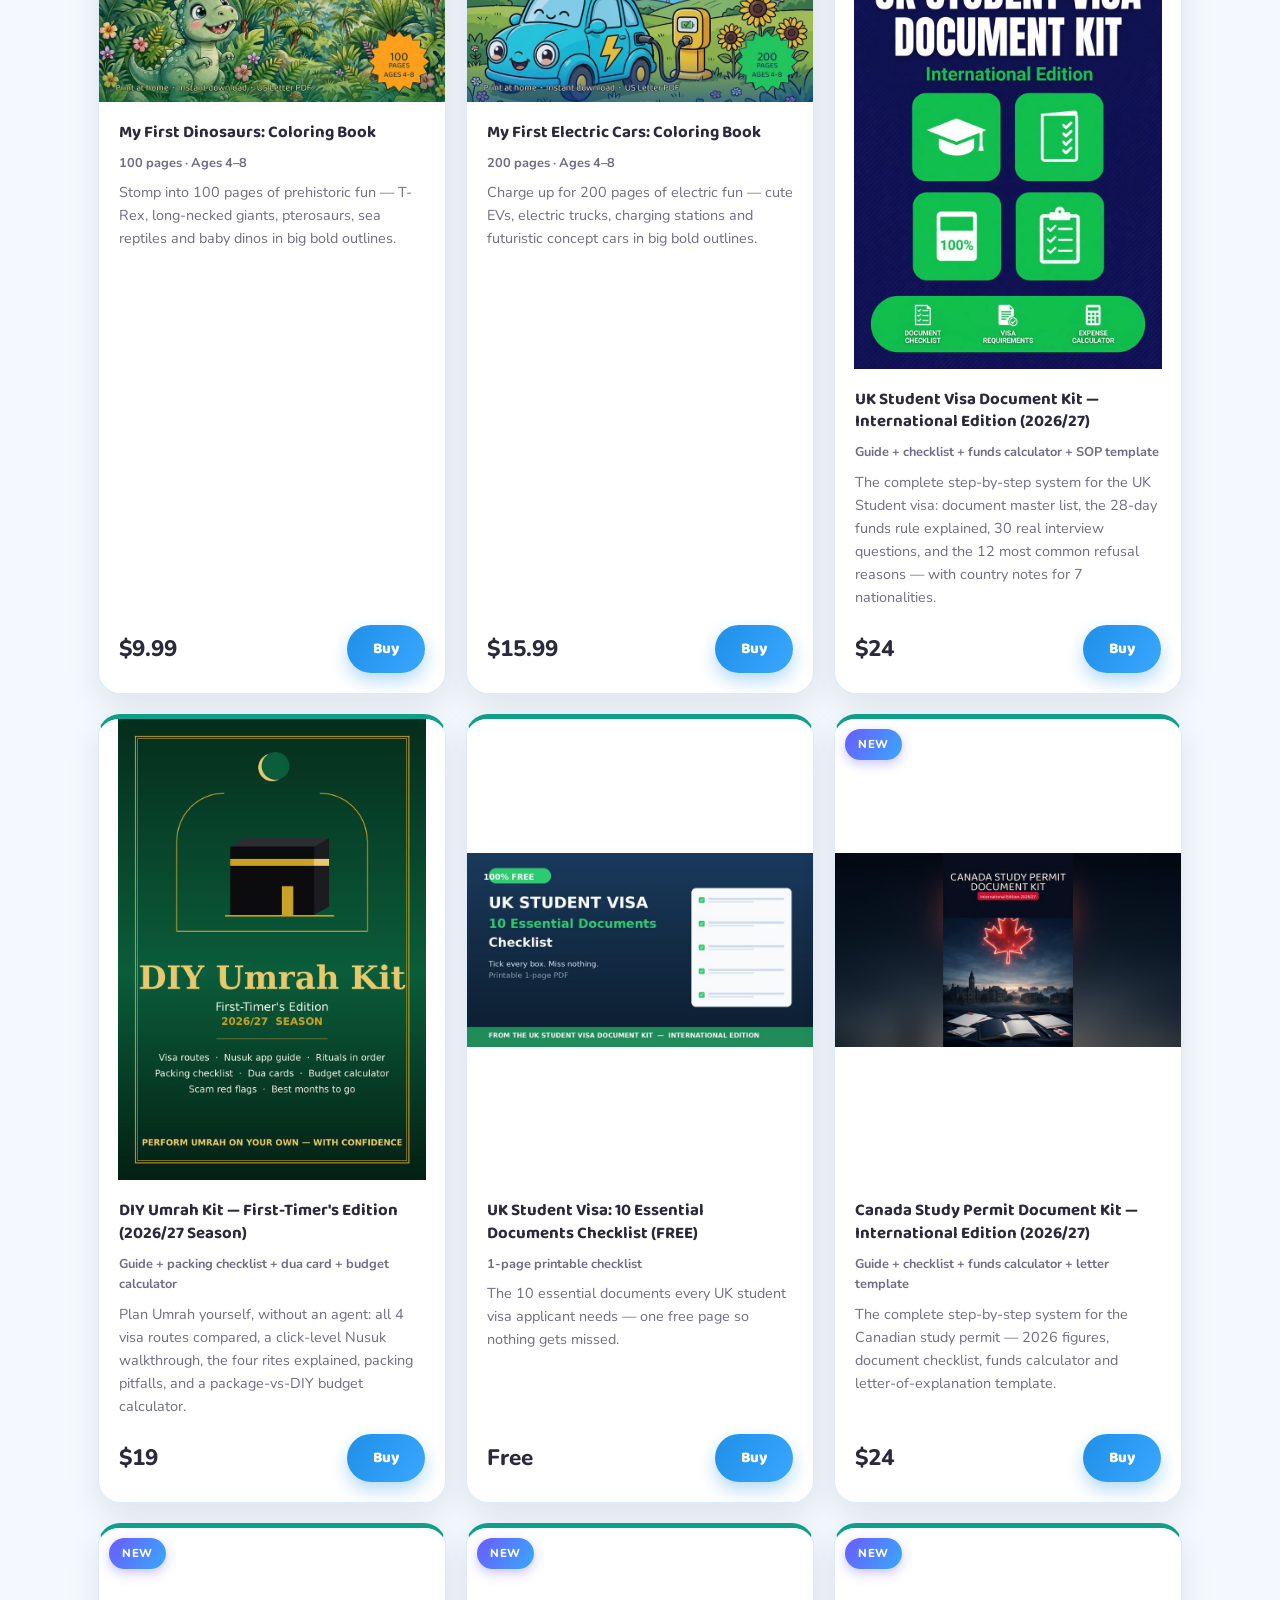
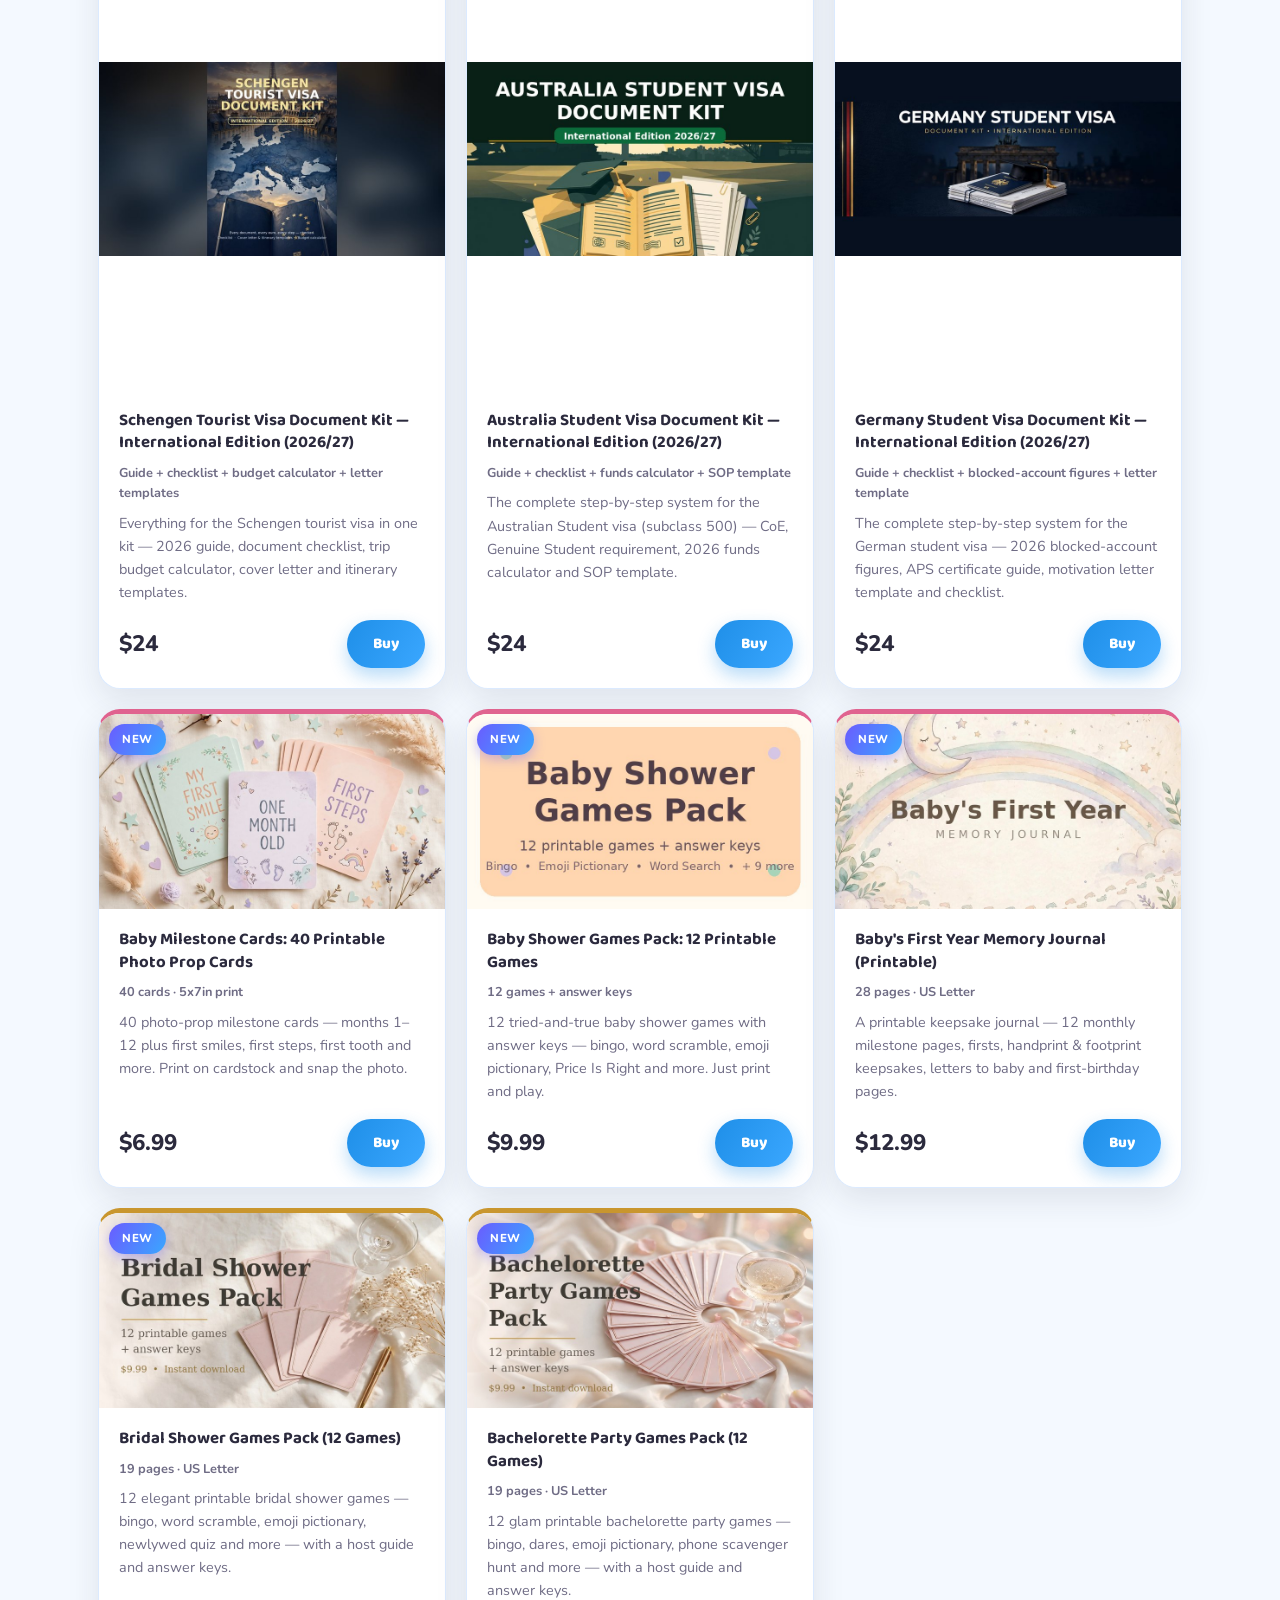
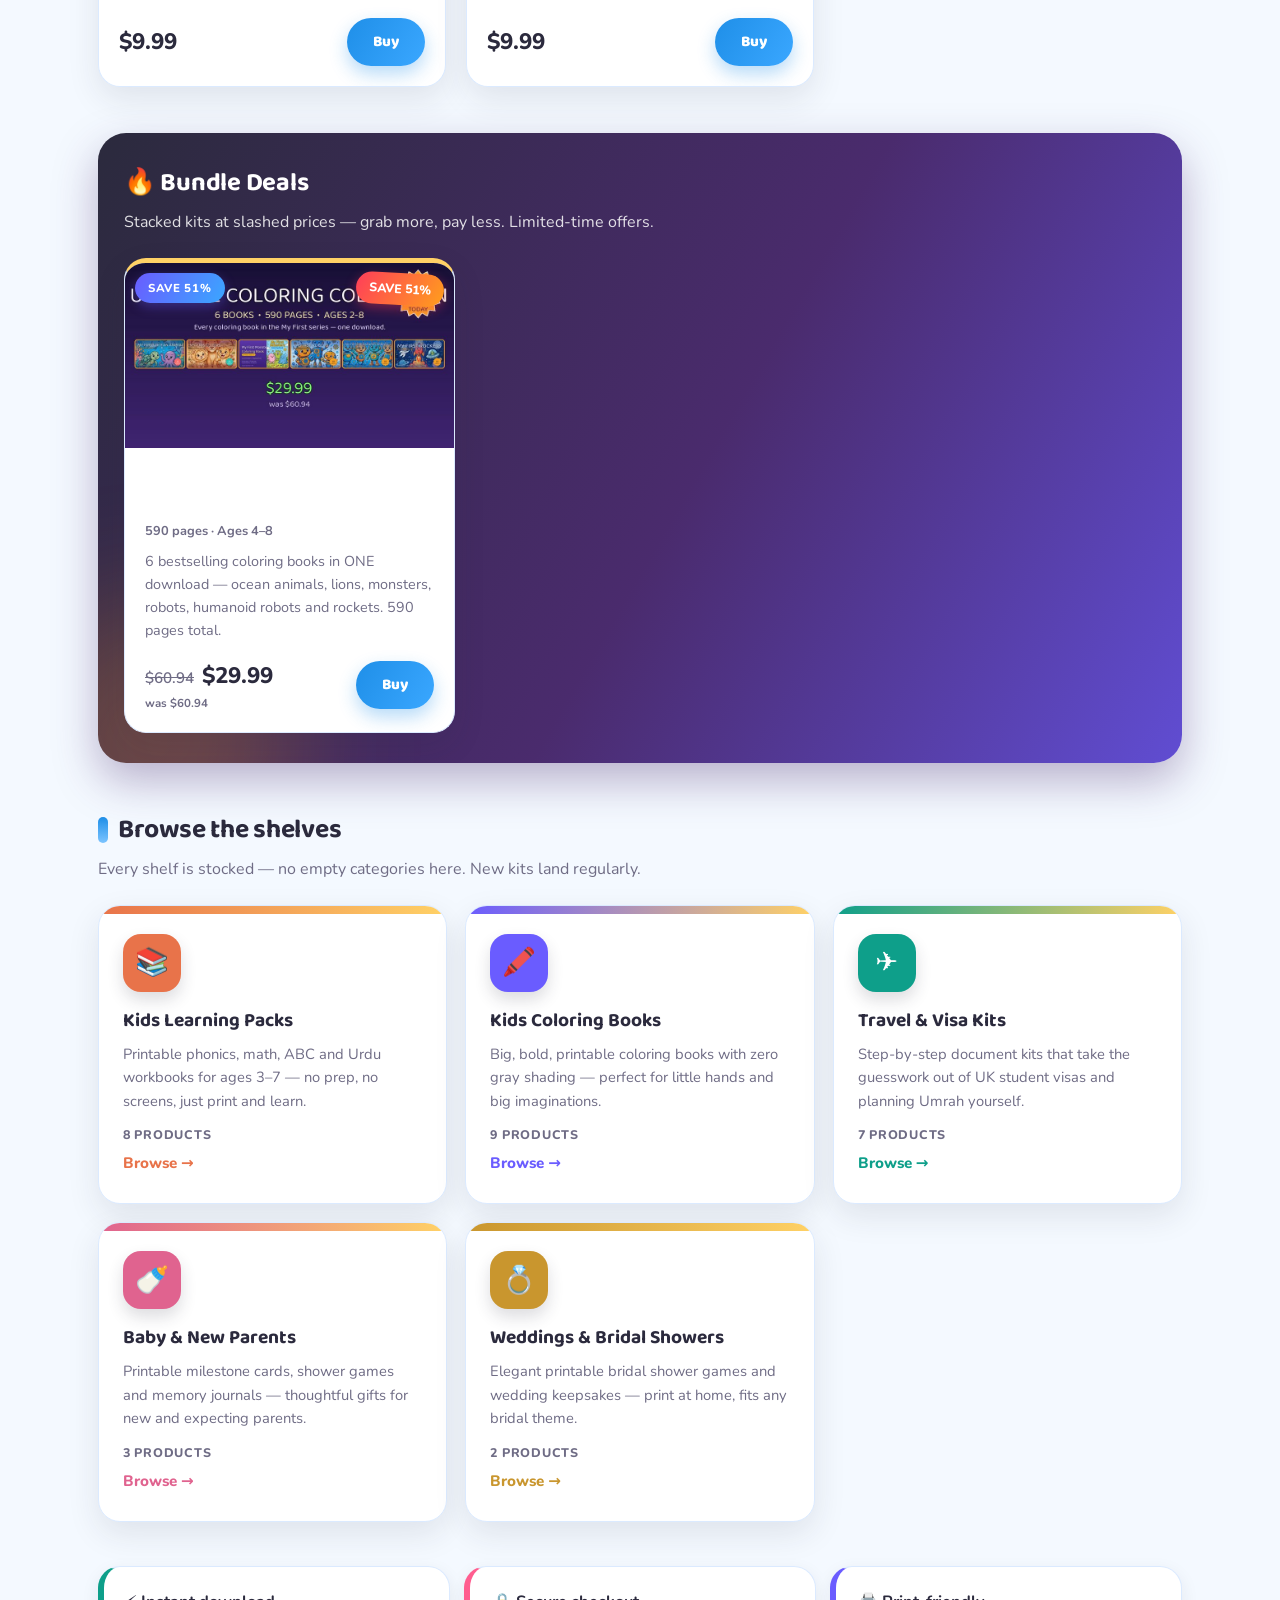
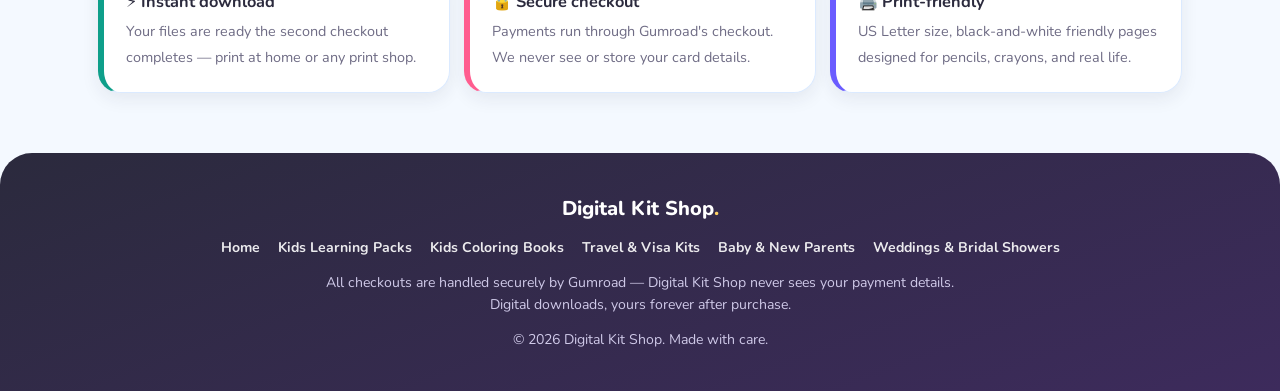
==== commit 19c5b112: "Homepage: add Bachelorette Party Games Pack (29 products)" ====
--- a/index.html
+++ b/index.html
@@ -364,6 +364,17 @@
       <a class="btn-buy" href="https://saqibnaseer.gumroad.com/l/bmdqb" target="_blank" rel="noopener">Buy</a>
     </div>
   </div>
+</article><article class="prod" data-cat="weddings-bridal" style="--cat:#c9962e">
+  <div class="thumb"><span class="badge">New</span><img src="assets/img/bachelorette-party-games.jpg" alt="Bachelorette Party Games Pack (12 Games) cover" loading="lazy"></div>
+  <div class="body">
+    <h3>Bachelorette Party Games Pack (12 Games)</h3>
+    <div class="meta">19 pages · US Letter</div>
+    <p class="blurb">12 glam printable bachelorette party games — bingo, dares, emoji pictionary, phone scavenger hunt and more — with a host guide and answer keys.</p>
+    <div class="row">
+      <div class="price">$9.99</div>
+      <a class="btn-buy" href="https://saqibnaseer.gumroad.com/l/bachelorette-party-games-pack" target="_blank" rel="noopener">Buy</a>
+    </div>
+  </div>
 </article></div>
 
   <section class="bundle-shelf">
@@ -412,7 +423,7 @@
   <div class="icon">💍</div>
   <h3>Weddings & Bridal Showers</h3>
   <p>Elegant printable bridal shower games and wedding keepsakes — print at home, fits any bridal theme.</p>
-  <div class="count">1 product</div>
+  <div class="count">2 products</div>
   <div class="go">Browse →</div>
 </a></div>
 
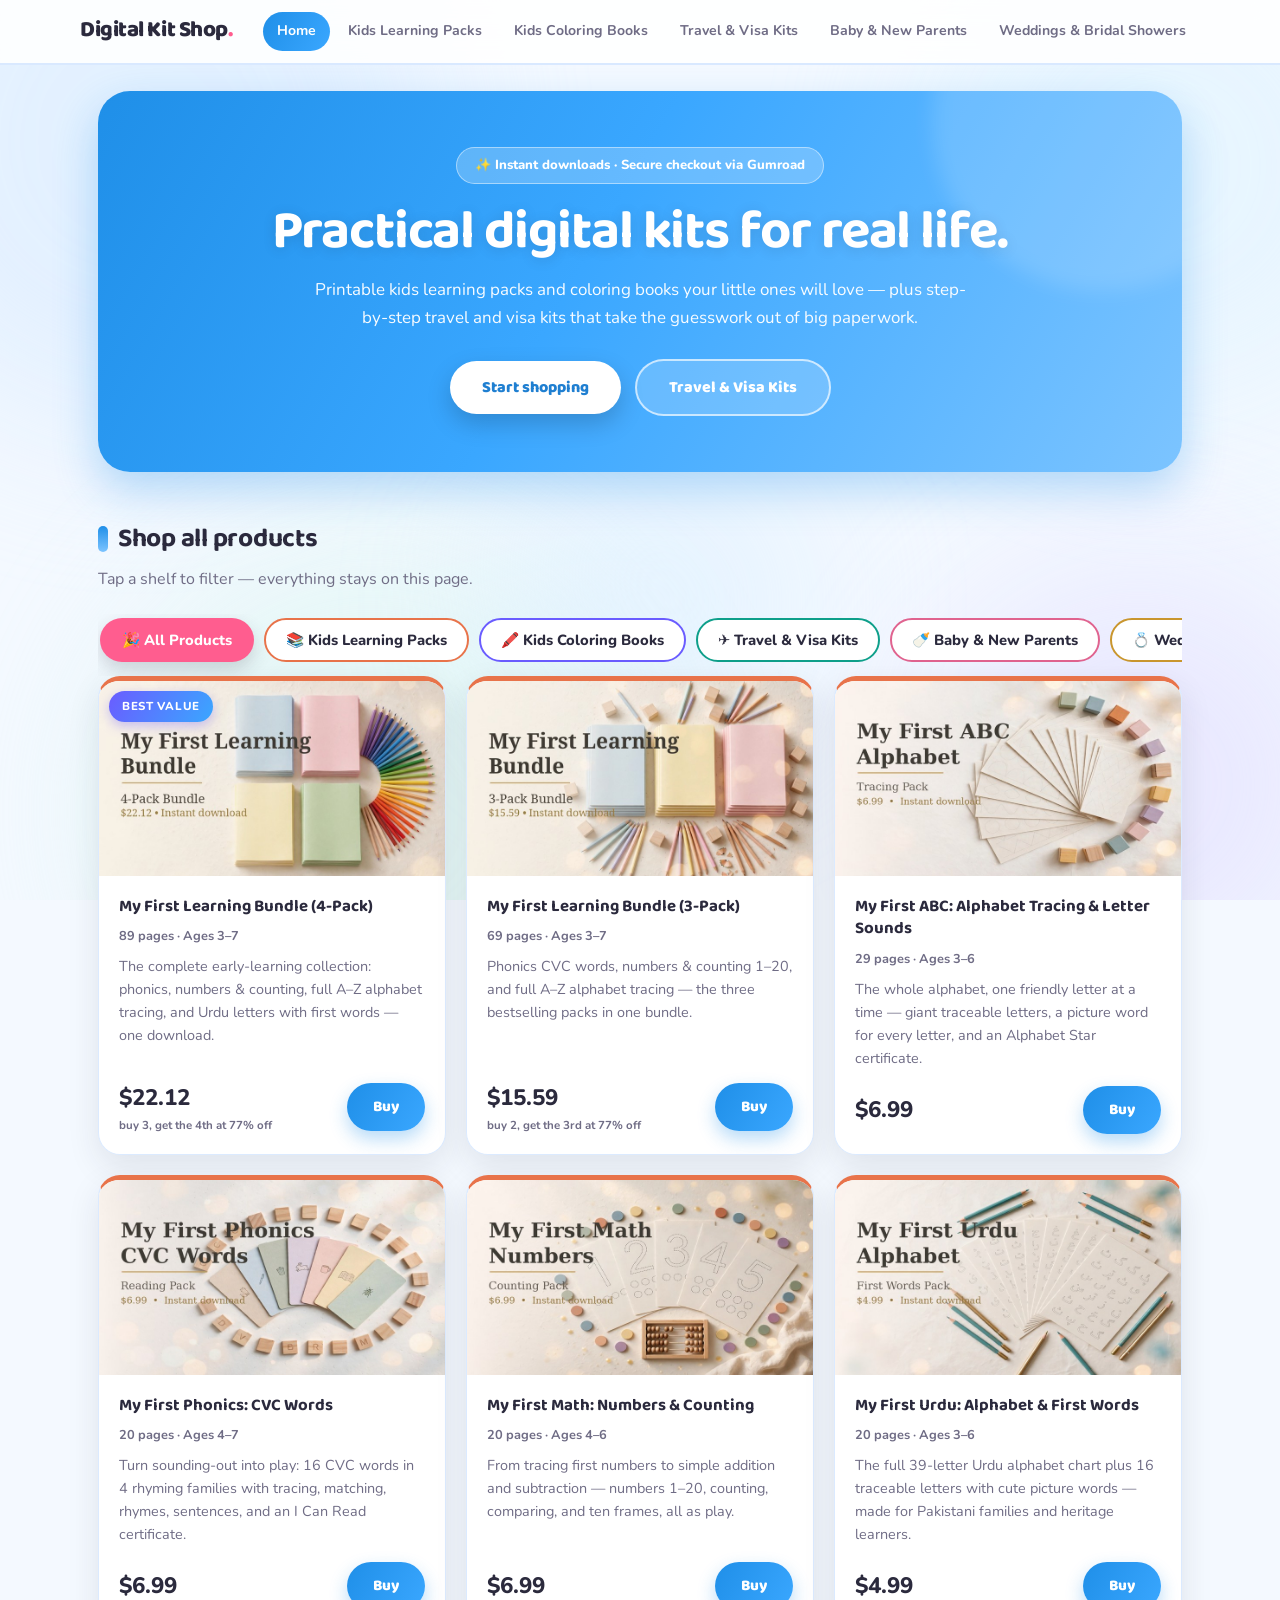
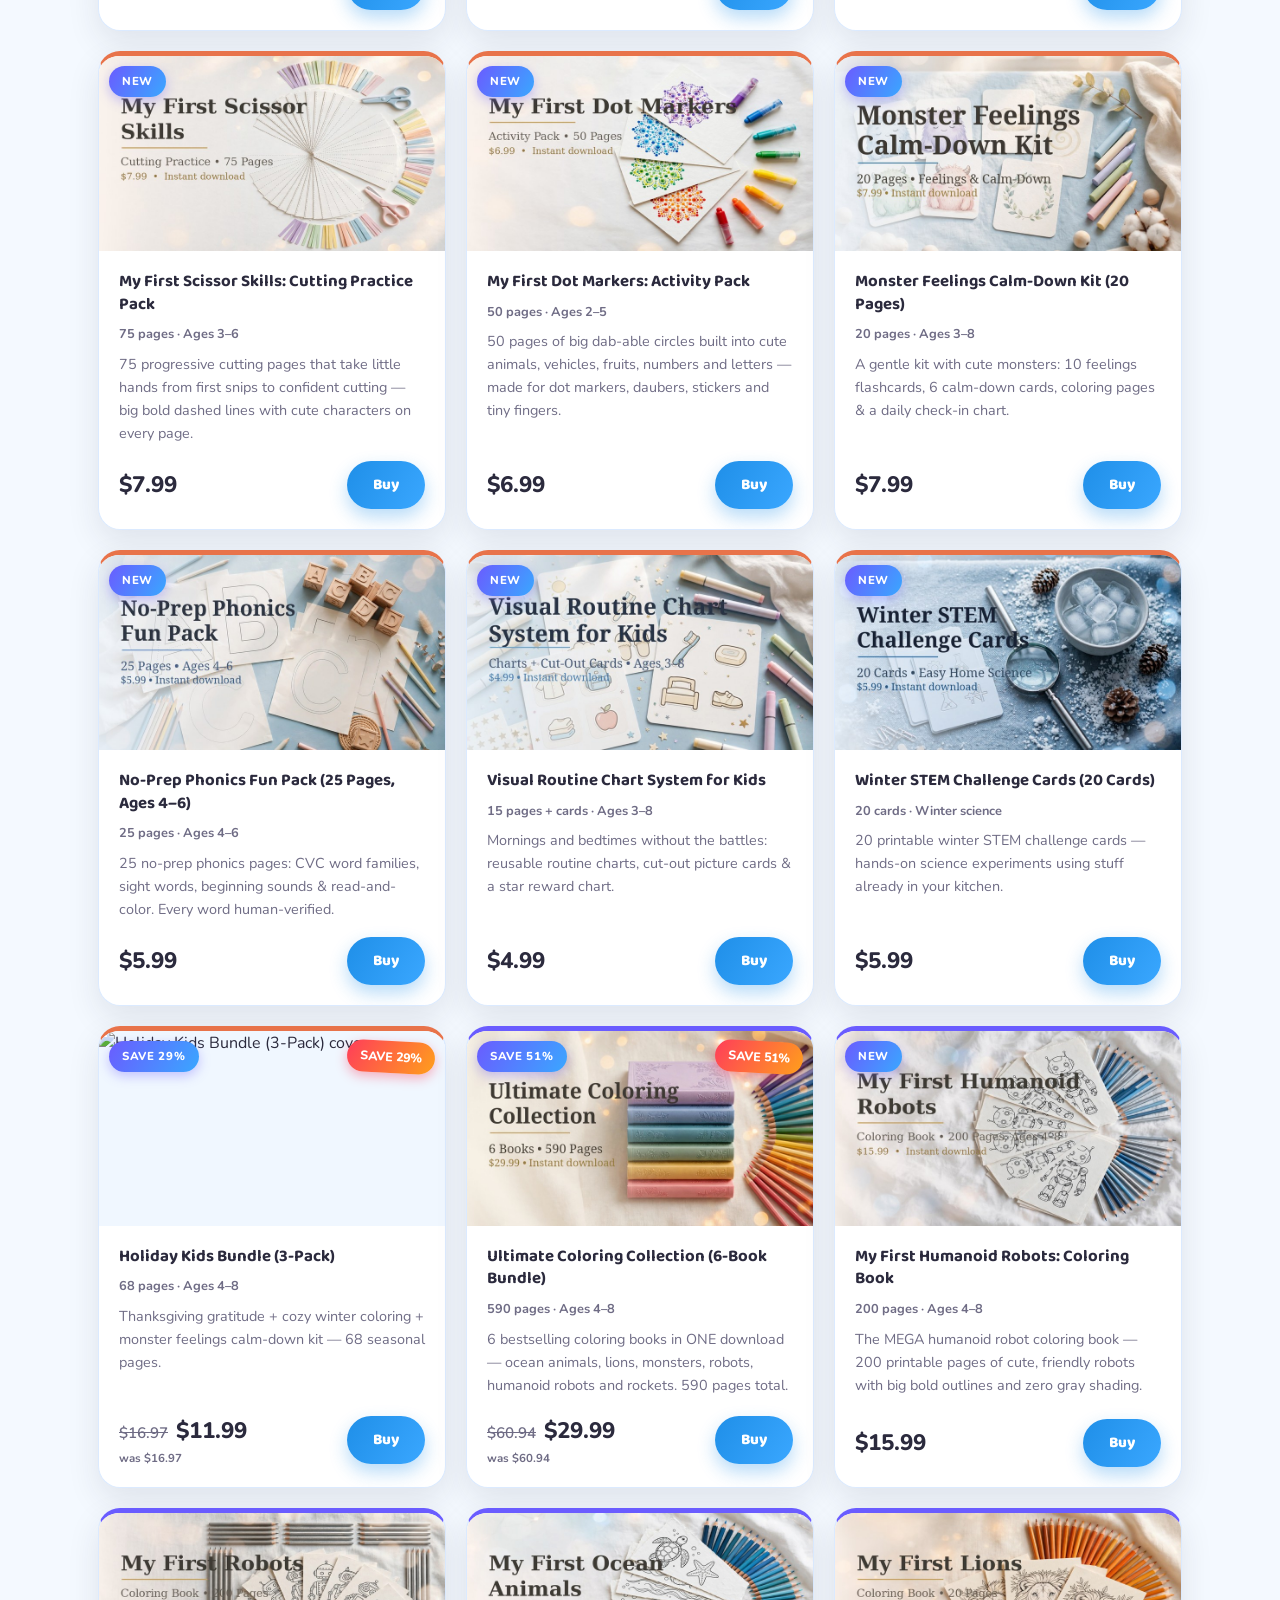
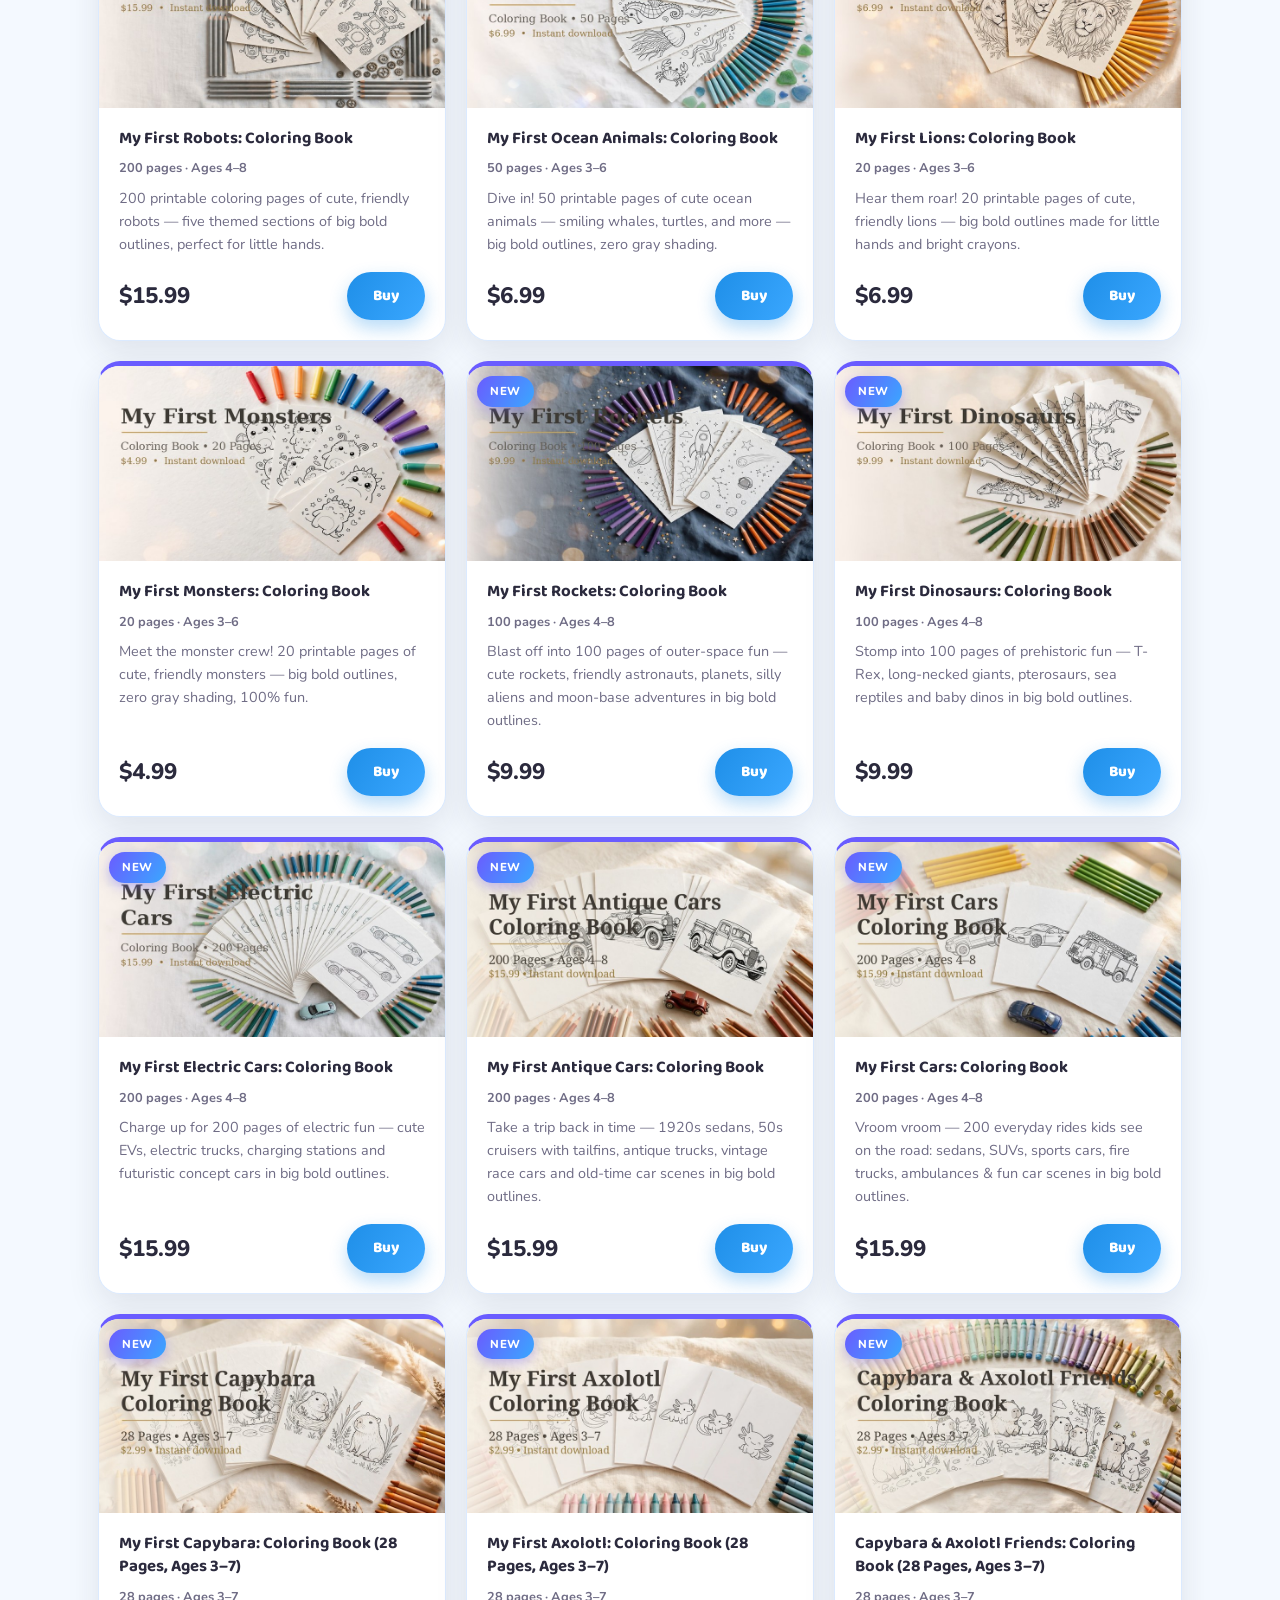
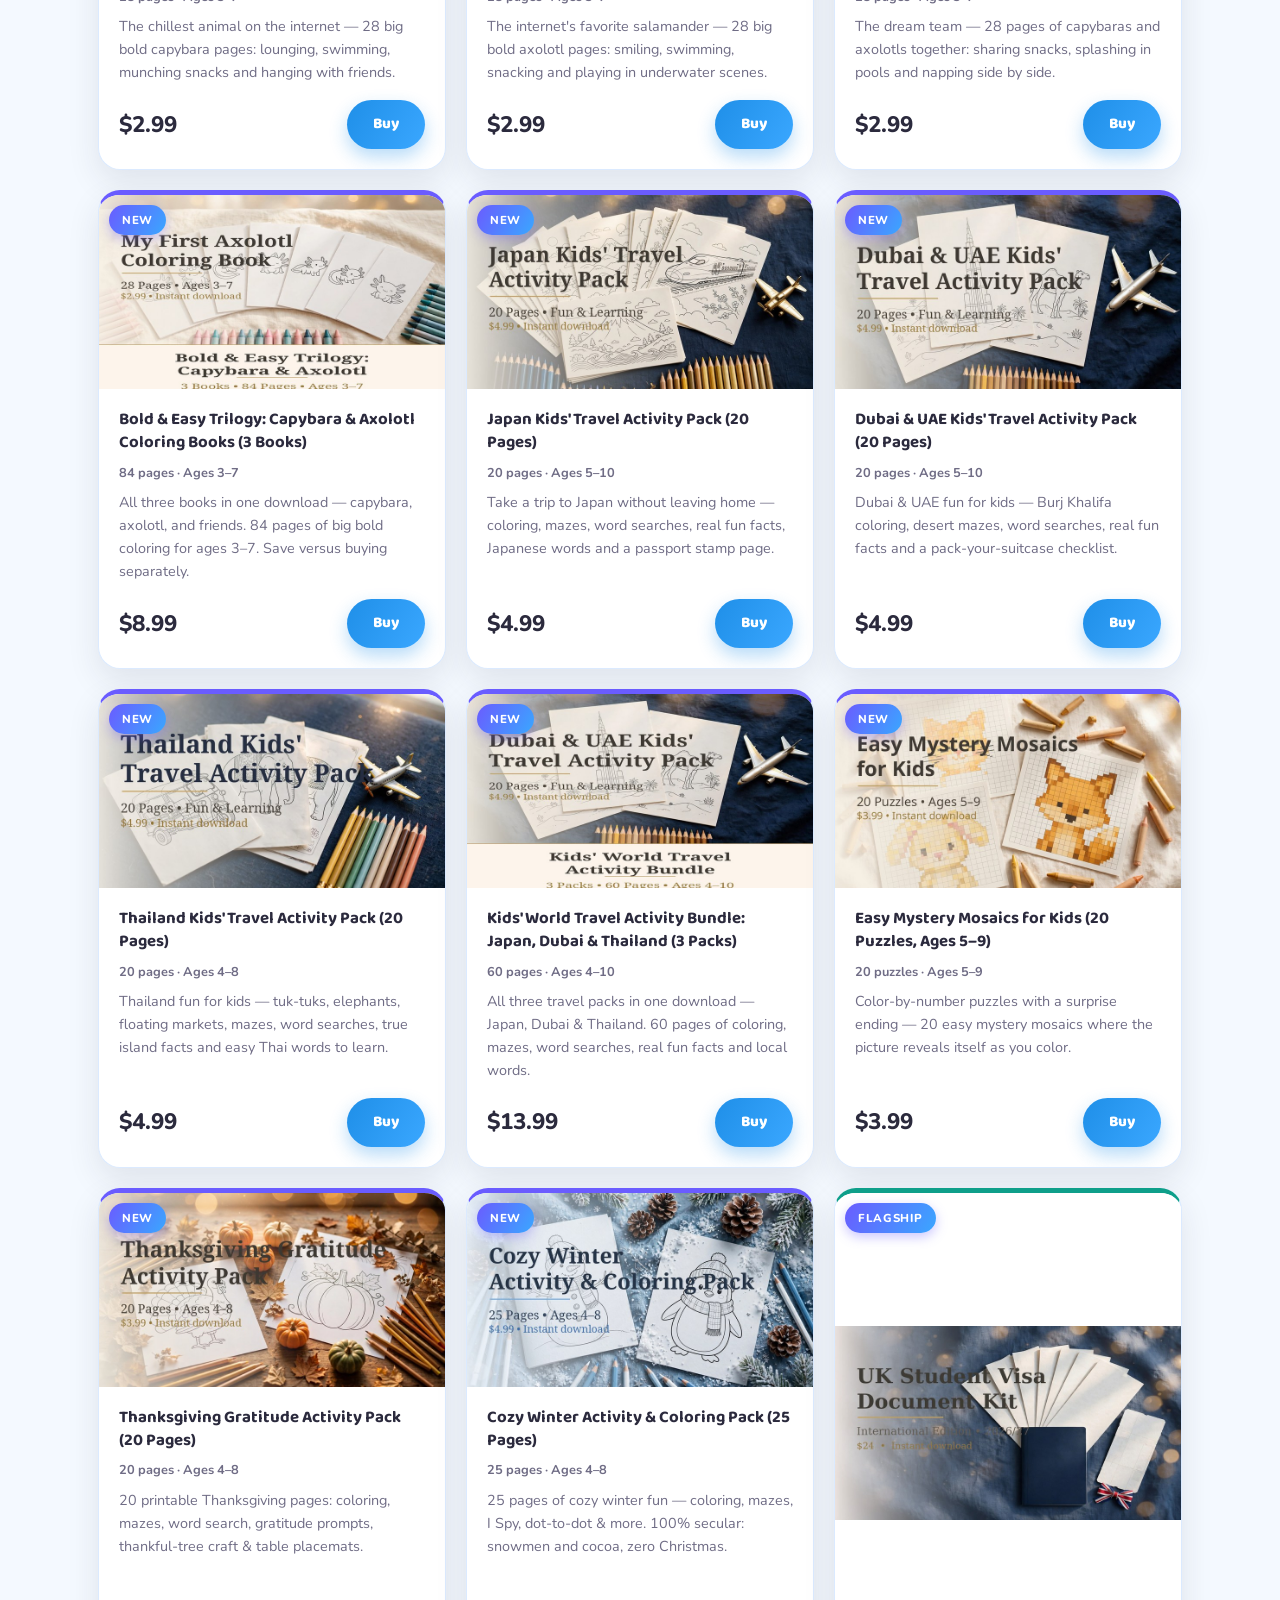
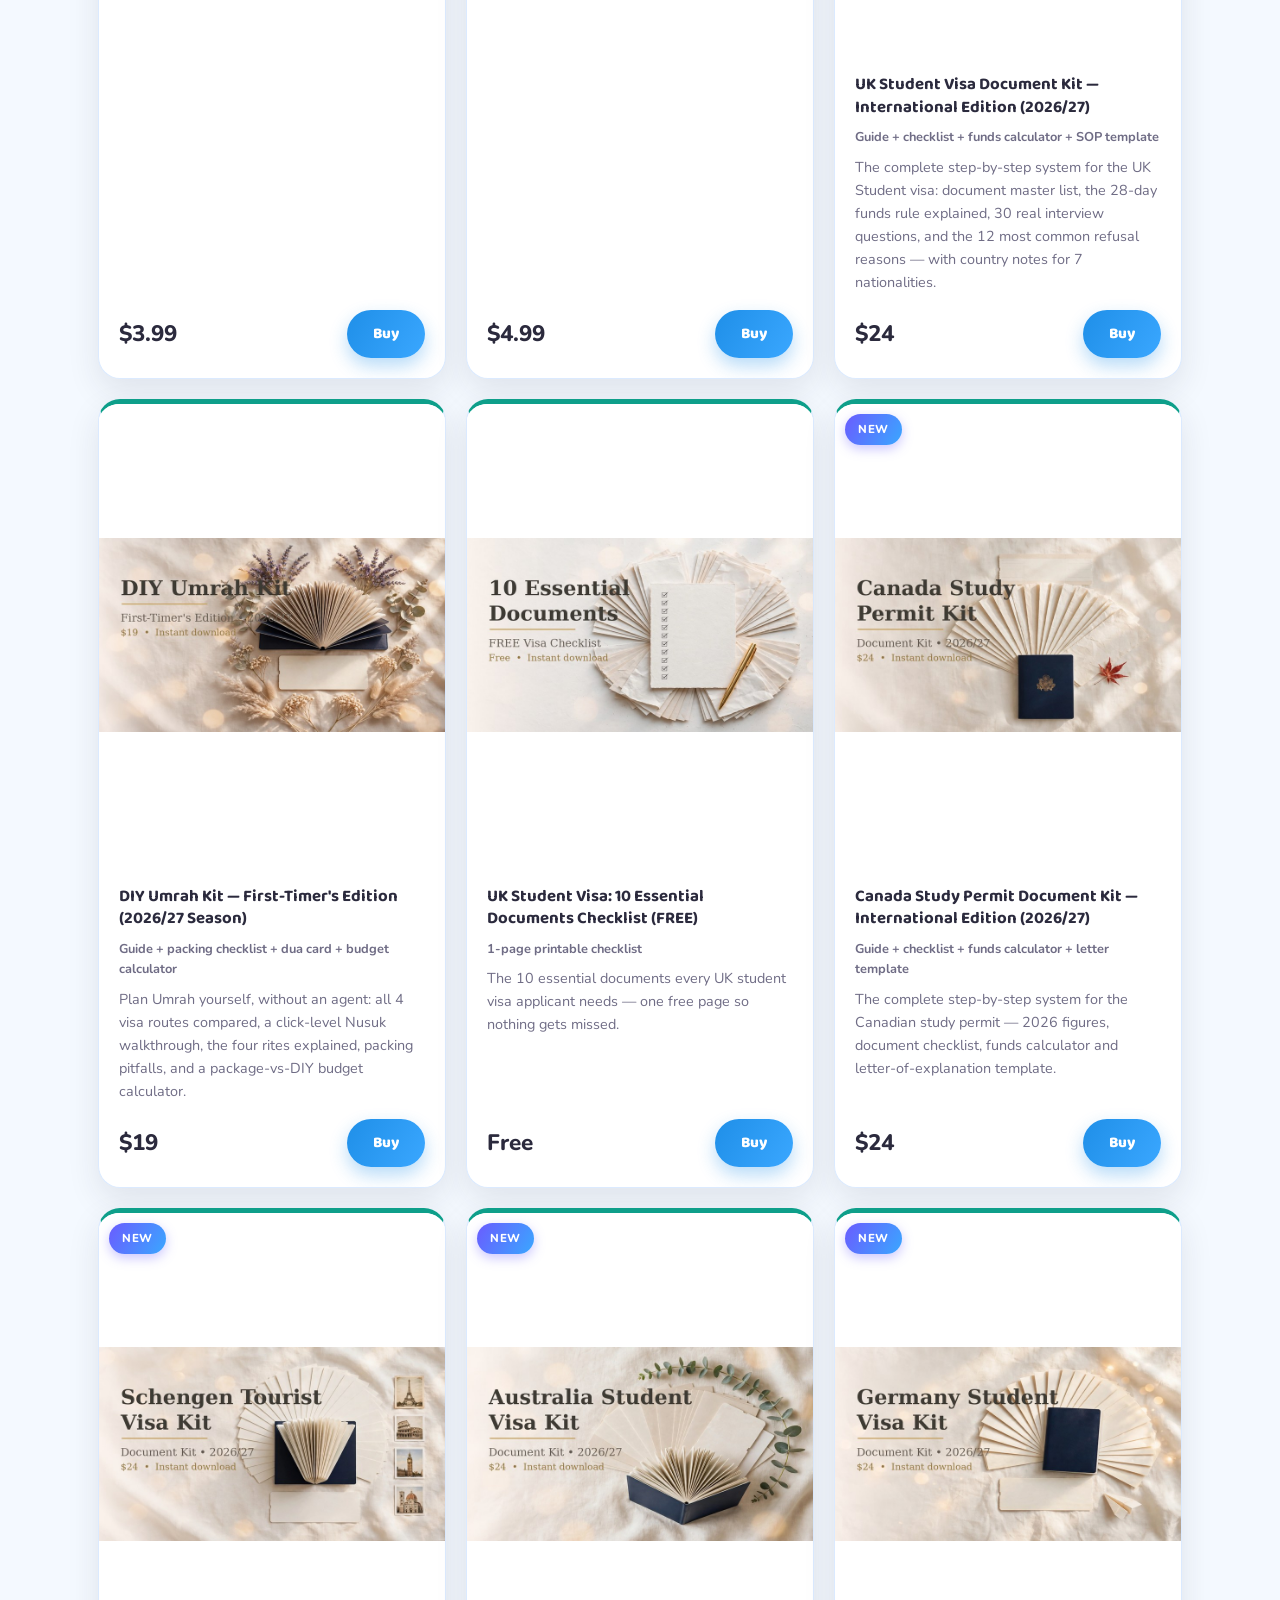
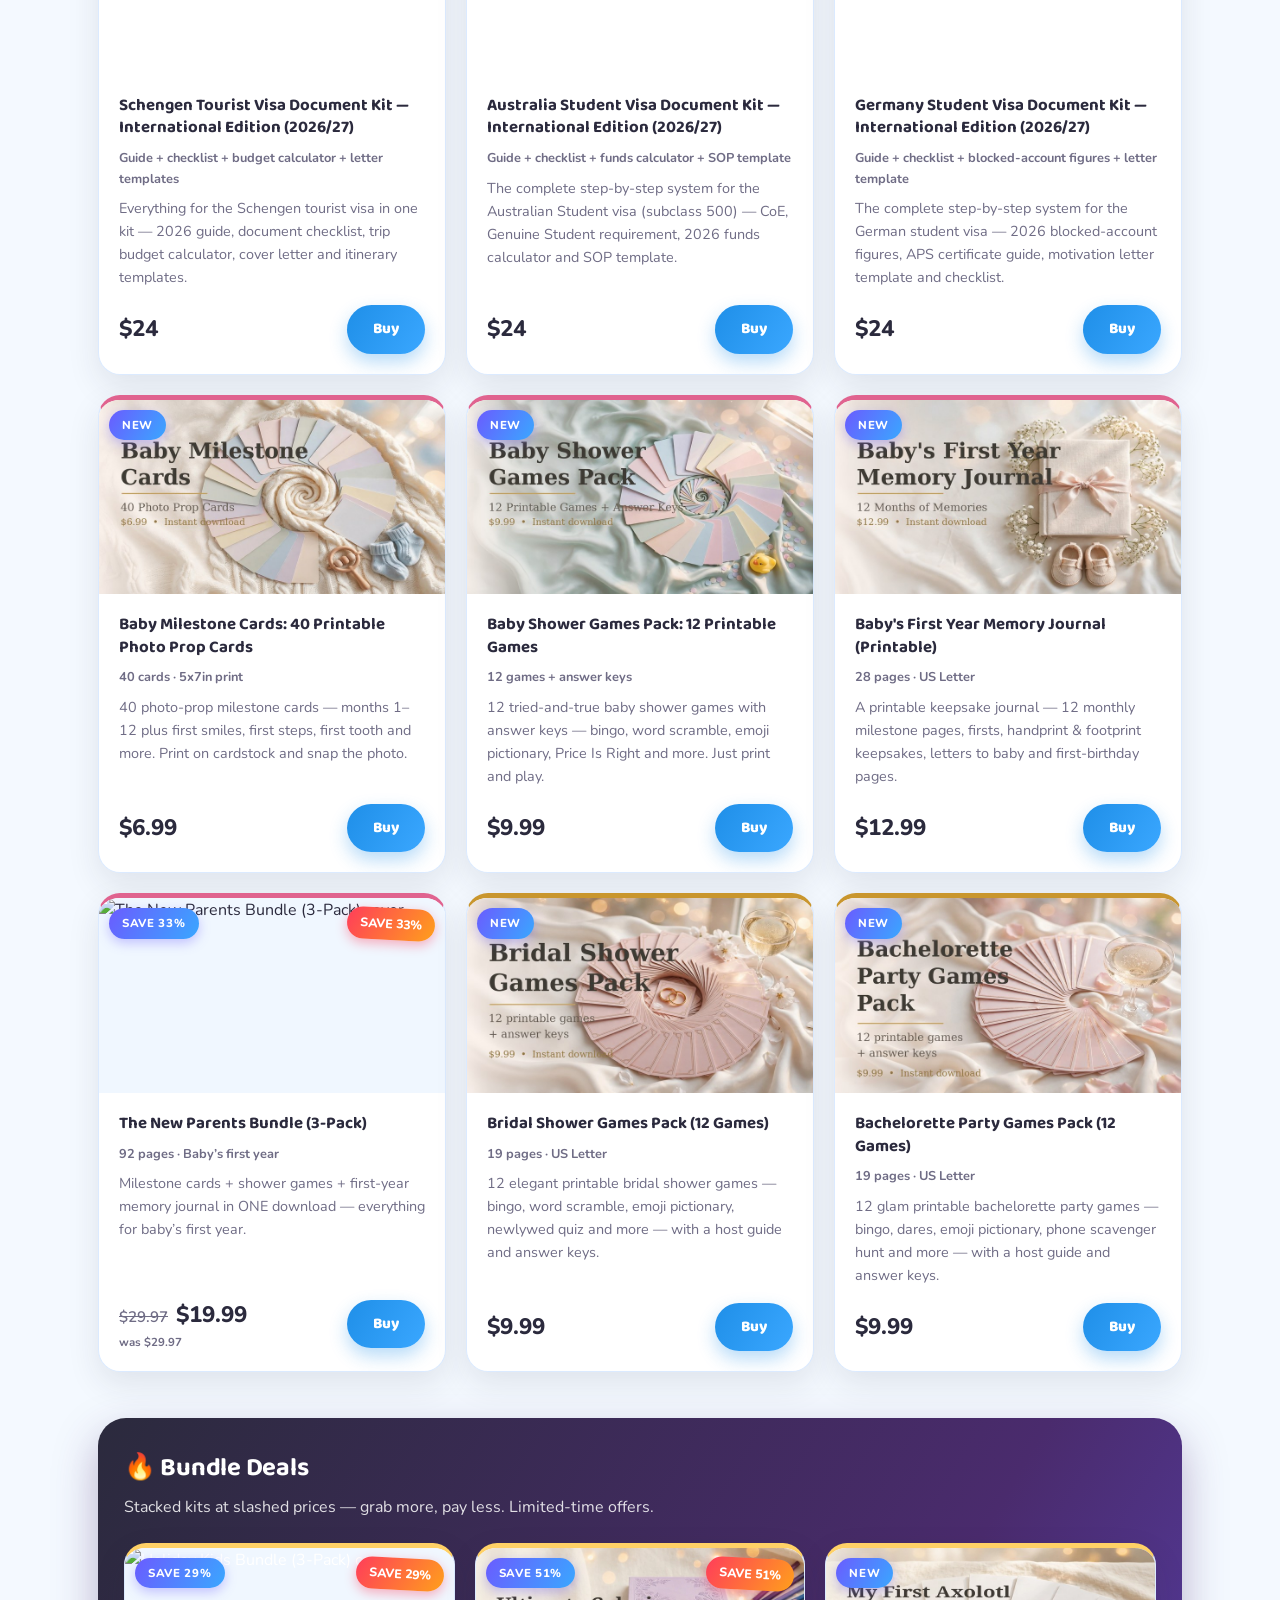
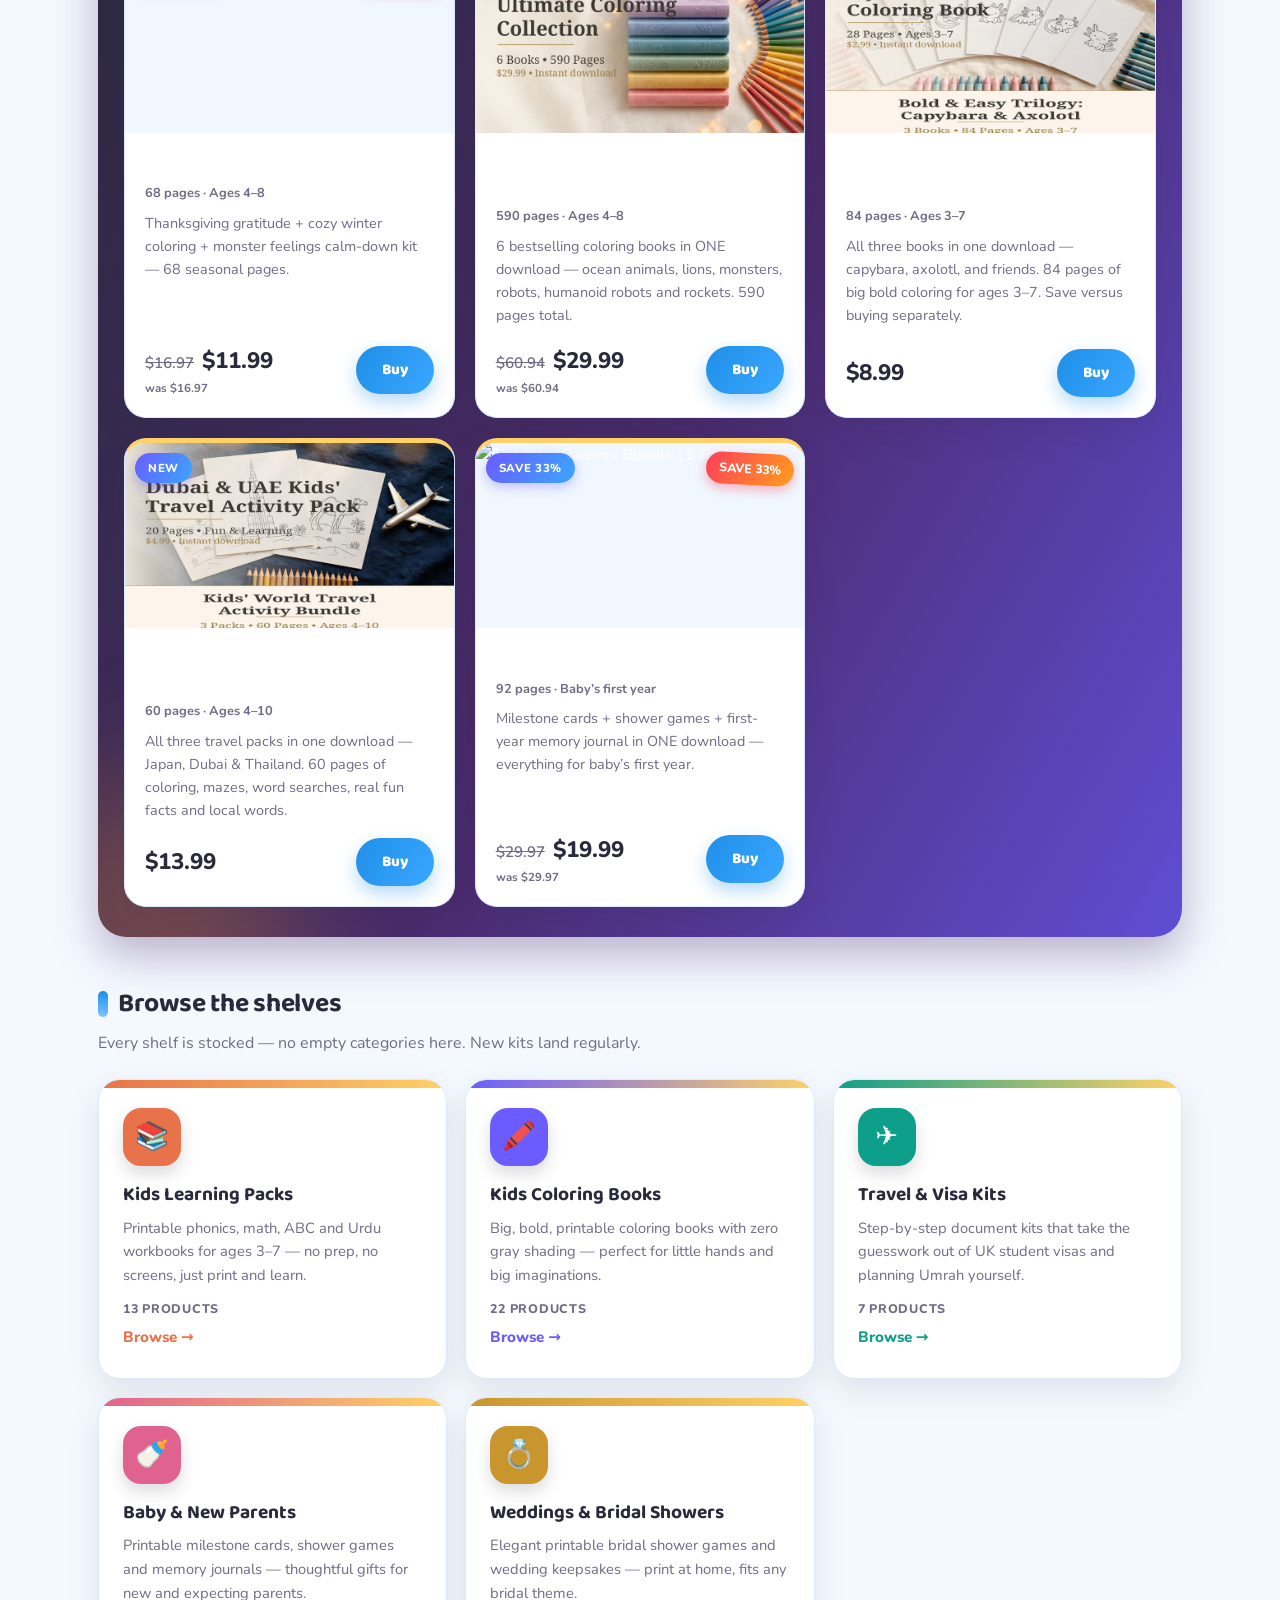
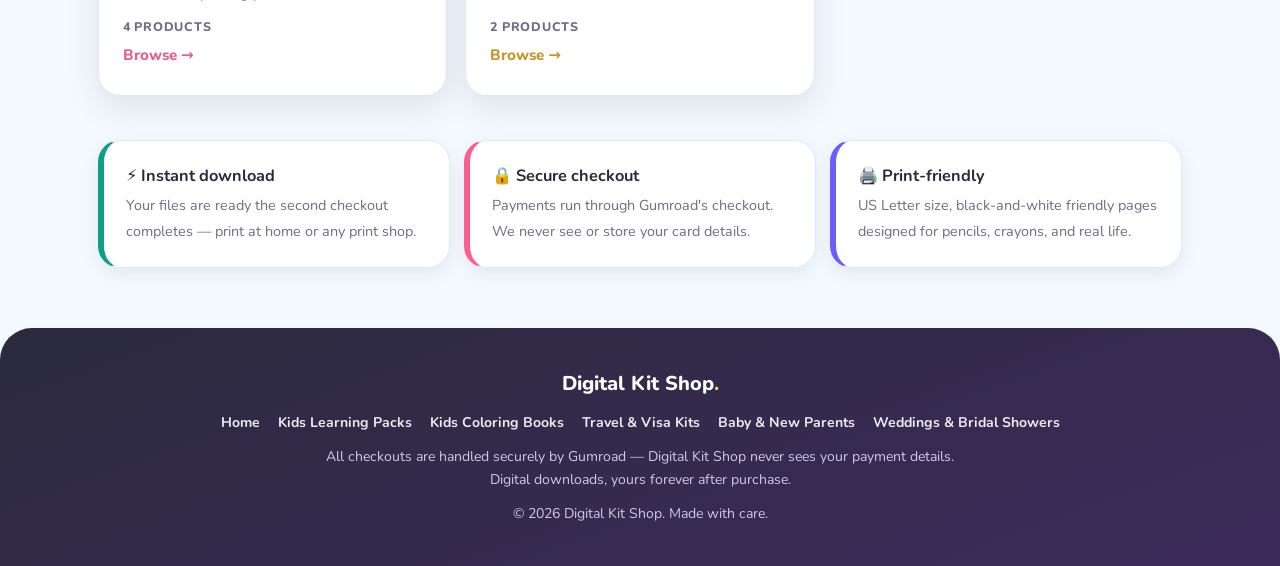
==== commit 038a6ecd: "Homepage: add New Parents + Holiday bundles (48 products)" ====
--- a/index.html
+++ b/index.html
@@ -144,6 +144,61 @@
       <a class="btn-buy" href="https://saqibnaseer.gumroad.com/l/jmizsm" target="_blank" rel="noopener">Buy</a>
     </div>
   </div>
+</article><article class="prod" data-cat="kids-learning-packs" style="--cat:#e8734a">
+  <div class="thumb"><span class="badge">New</span><img src="assets/img/monster-feelings-kit.jpg" alt="Monster Feelings Calm-Down Kit (20 Pages) cover" loading="lazy"></div>
+  <div class="body">
+    <h3>Monster Feelings Calm-Down Kit (20 Pages)</h3>
+    <div class="meta">20 pages · Ages 3–8</div>
+    <p class="blurb">A gentle kit with cute monsters: 10 feelings flashcards, 6 calm-down cards, coloring pages & a daily check-in chart.</p>
+    <div class="row">
+      <div class="price">$7.99</div>
+      <a class="btn-buy" href="https://saqibnaseer.gumroad.com/l/edjxl" target="_blank" rel="noopener">Buy</a>
+    </div>
+  </div>
+</article><article class="prod" data-cat="kids-learning-packs" style="--cat:#e8734a">
+  <div class="thumb"><span class="badge">New</span><img src="assets/img/phonics-fun-pack.jpg" alt="No-Prep Phonics Fun Pack (25 Pages, Ages 4–6) cover" loading="lazy"></div>
+  <div class="body">
+    <h3>No-Prep Phonics Fun Pack (25 Pages, Ages 4–6)</h3>
+    <div class="meta">25 pages · Ages 4–6</div>
+    <p class="blurb">25 no-prep phonics pages: CVC word families, sight words, beginning sounds & read-and-color. Every word human-verified.</p>
+    <div class="row">
+      <div class="price">$5.99</div>
+      <a class="btn-buy" href="https://saqibnaseer.gumroad.com/l/odzgpu" target="_blank" rel="noopener">Buy</a>
+    </div>
+  </div>
+</article><article class="prod" data-cat="kids-learning-packs" style="--cat:#e8734a">
+  <div class="thumb"><span class="badge">New</span><img src="assets/img/routine-chart-system.jpg" alt="Visual Routine Chart System for Kids cover" loading="lazy"></div>
+  <div class="body">
+    <h3>Visual Routine Chart System for Kids</h3>
+    <div class="meta">15 pages + cards · Ages 3–8</div>
+    <p class="blurb">Mornings and bedtimes without the battles: reusable routine charts, cut-out picture cards & a star reward chart.</p>
+    <div class="row">
+      <div class="price">$4.99</div>
+      <a class="btn-buy" href="https://saqibnaseer.gumroad.com/l/udafs" target="_blank" rel="noopener">Buy</a>
+    </div>
+  </div>
+</article><article class="prod" data-cat="kids-learning-packs" style="--cat:#e8734a">
+  <div class="thumb"><span class="badge">New</span><img src="assets/img/winter-stem-cards.jpg" alt="Winter STEM Challenge Cards (20 Cards) cover" loading="lazy"></div>
+  <div class="body">
+    <h3>Winter STEM Challenge Cards (20 Cards)</h3>
+    <div class="meta">20 cards · Winter science</div>
+    <p class="blurb">20 printable winter STEM challenge cards — hands-on science experiments using stuff already in your kitchen.</p>
+    <div class="row">
+      <div class="price">$5.99</div>
+      <a class="btn-buy" href="https://saqibnaseer.gumroad.com/l/qnhbfvv" target="_blank" rel="noopener">Buy</a>
+    </div>
+  </div>
+</article><article class="prod" data-cat="kids-learning-packs" style="--cat:#e8734a">
+  <div class="thumb"><span class="badge">Save 29%</span><span class="save-ribbon">SAVE 29%</span><img src="assets/img/holiday-kids-bundle.jpg" alt="Holiday Kids Bundle (3-Pack) cover" loading="lazy"></div>
+  <div class="body">
+    <h3>Holiday Kids Bundle (3-Pack)</h3>
+    <div class="meta">68 pages · Ages 4–8</div>
+    <p class="blurb">Thanksgiving gratitude + cozy winter coloring + monster feelings calm-down kit — 68 seasonal pages.</p>
+    <div class="row">
+      <div class="price"><span class="was-price">$16.97</span>$11.99<span class="price-note">was $16.97</span></div>
+      <a class="btn-buy" href="https://saqibnaseer.gumroad.com/l/holiday-kids-bundle" target="_blank" rel="noopener">Buy</a>
+    </div>
+  </div>
 </article><article class="prod" data-cat="kids-coloring-books" style="--cat:#6a5cff">
   <div class="thumb"><span class="badge">Save 51%</span><span class="save-ribbon">SAVE 51%</span><img src="assets/img/coloring-mega-bundle.jpg" alt="Ultimate Coloring Collection (6-Book Bundle) cover" loading="lazy"></div>
   <div class="body">
@@ -243,6 +298,149 @@
       <a class="btn-buy" href="https://saqibnaseer.gumroad.com/l/ebuxwg" target="_blank" rel="noopener">Buy</a>
     </div>
   </div>
+</article><article class="prod" data-cat="kids-coloring-books" style="--cat:#6a5cff">
+  <div class="thumb"><span class="badge">New</span><img src="assets/img/antique-cars.jpg" alt="My First Antique Cars: Coloring Book cover" loading="lazy"></div>
+  <div class="body">
+    <h3>My First Antique Cars: Coloring Book</h3>
+    <div class="meta">200 pages · Ages 4–8</div>
+    <p class="blurb">Take a trip back in time — 1920s sedans, 50s cruisers with tailfins, antique trucks, vintage race cars and old-time car scenes in big bold outlines.</p>
+    <div class="row">
+      <div class="price">$15.99</div>
+      <a class="btn-buy" href="https://saqibnaseer.gumroad.com/l/my-first-antique-cars-coloring-book" target="_blank" rel="noopener">Buy</a>
+    </div>
+  </div>
+</article><article class="prod" data-cat="kids-coloring-books" style="--cat:#6a5cff">
+  <div class="thumb"><span class="badge">New</span><img src="assets/img/cars.jpg" alt="My First Cars: Coloring Book cover" loading="lazy"></div>
+  <div class="body">
+    <h3>My First Cars: Coloring Book</h3>
+    <div class="meta">200 pages · Ages 4–8</div>
+    <p class="blurb">Vroom vroom — 200 everyday rides kids see on the road: sedans, SUVs, sports cars, fire trucks, ambulances & fun car scenes in big bold outlines.</p>
+    <div class="row">
+      <div class="price">$15.99</div>
+      <a class="btn-buy" href="https://saqibnaseer.gumroad.com/l/xgnrz" target="_blank" rel="noopener">Buy</a>
+    </div>
+  </div>
+</article><article class="prod" data-cat="kids-coloring-books" style="--cat:#6a5cff">
+  <div class="thumb"><span class="badge">New</span><img src="assets/img/capybara-coloring.jpg" alt="My First Capybara: Coloring Book (28 Pages, Ages 3–7) cover" loading="lazy"></div>
+  <div class="body">
+    <h3>My First Capybara: Coloring Book (28 Pages, Ages 3–7)</h3>
+    <div class="meta">28 pages · Ages 3–7</div>
+    <p class="blurb">The chillest animal on the internet — 28 big bold capybara pages: lounging, swimming, munching snacks and hanging with friends.</p>
+    <div class="row">
+      <div class="price">$2.99</div>
+      <a class="btn-buy" href="https://saqibnaseer.gumroad.com/l/wscvtg" target="_blank" rel="noopener">Buy</a>
+    </div>
+  </div>
+</article><article class="prod" data-cat="kids-coloring-books" style="--cat:#6a5cff">
+  <div class="thumb"><span class="badge">New</span><img src="assets/img/axolotl-coloring.jpg" alt="My First Axolotl: Coloring Book (28 Pages, Ages 3–7) cover" loading="lazy"></div>
+  <div class="body">
+    <h3>My First Axolotl: Coloring Book (28 Pages, Ages 3–7)</h3>
+    <div class="meta">28 pages · Ages 3–7</div>
+    <p class="blurb">The internet's favorite salamander — 28 big bold axolotl pages: smiling, swimming, snacking and playing in underwater scenes.</p>
+    <div class="row">
+      <div class="price">$2.99</div>
+      <a class="btn-buy" href="https://saqibnaseer.gumroad.com/l/vlsqm" target="_blank" rel="noopener">Buy</a>
+    </div>
+  </div>
+</article><article class="prod" data-cat="kids-coloring-books" style="--cat:#6a5cff">
+  <div class="thumb"><span class="badge">New</span><img src="assets/img/capybara-axolotl-friends.jpg" alt="Capybara & Axolotl Friends: Coloring Book (28 Pages, Ages 3–7) cover" loading="lazy"></div>
+  <div class="body">
+    <h3>Capybara & Axolotl Friends: Coloring Book (28 Pages, Ages 3–7)</h3>
+    <div class="meta">28 pages · Ages 3–7</div>
+    <p class="blurb">The dream team — 28 pages of capybaras and axolotls together: sharing snacks, splashing in pools and napping side by side.</p>
+    <div class="row">
+      <div class="price">$2.99</div>
+      <a class="btn-buy" href="https://saqibnaseer.gumroad.com/l/isdjc" target="_blank" rel="noopener">Buy</a>
+    </div>
+  </div>
+</article><article class="prod" data-cat="kids-coloring-books" style="--cat:#6a5cff">
+  <div class="thumb"><span class="badge">New</span><img src="assets/img/capybara-axolotl-trilogy.jpg" alt="Bold & Easy Trilogy: Capybara & Axolotl Coloring Books (3 Books) cover" loading="lazy"></div>
+  <div class="body">
+    <h3>Bold & Easy Trilogy: Capybara & Axolotl Coloring Books (3 Books)</h3>
+    <div class="meta">84 pages · Ages 3–7</div>
+    <p class="blurb">All three books in one download — capybara, axolotl, and friends. 84 pages of big bold coloring for ages 3–7. Save versus buying separately.</p>
+    <div class="row">
+      <div class="price">$8.99</div>
+      <a class="btn-buy" href="https://saqibnaseer.gumroad.com/l/zisygs" target="_blank" rel="noopener">Buy</a>
+    </div>
+  </div>
+</article><article class="prod" data-cat="kids-coloring-books" style="--cat:#6a5cff">
+  <div class="thumb"><span class="badge">New</span><img src="assets/img/japan-kids-activity.jpg" alt="Japan Kids' Travel Activity Pack (20 Pages) cover" loading="lazy"></div>
+  <div class="body">
+    <h3>Japan Kids' Travel Activity Pack (20 Pages)</h3>
+    <div class="meta">20 pages · Ages 5–10</div>
+    <p class="blurb">Take a trip to Japan without leaving home — coloring, mazes, word searches, real fun facts, Japanese words and a passport stamp page.</p>
+    <div class="row">
+      <div class="price">$4.99</div>
+      <a class="btn-buy" href="https://saqibnaseer.gumroad.com/l/qchbmx" target="_blank" rel="noopener">Buy</a>
+    </div>
+  </div>
+</article><article class="prod" data-cat="kids-coloring-books" style="--cat:#6a5cff">
+  <div class="thumb"><span class="badge">New</span><img src="assets/img/dubai-kids-activity.jpg" alt="Dubai & UAE Kids' Travel Activity Pack (20 Pages) cover" loading="lazy"></div>
+  <div class="body">
+    <h3>Dubai & UAE Kids' Travel Activity Pack (20 Pages)</h3>
+    <div class="meta">20 pages · Ages 5–10</div>
+    <p class="blurb">Dubai & UAE fun for kids — Burj Khalifa coloring, desert mazes, word searches, real fun facts and a pack-your-suitcase checklist.</p>
+    <div class="row">
+      <div class="price">$4.99</div>
+      <a class="btn-buy" href="https://saqibnaseer.gumroad.com/l/upivl" target="_blank" rel="noopener">Buy</a>
+    </div>
+  </div>
+</article><article class="prod" data-cat="kids-coloring-books" style="--cat:#6a5cff">
+  <div class="thumb"><span class="badge">New</span><img src="assets/img/thailand-kids-activity.jpg" alt="Thailand Kids' Travel Activity Pack (20 Pages) cover" loading="lazy"></div>
+  <div class="body">
+    <h3>Thailand Kids' Travel Activity Pack (20 Pages)</h3>
+    <div class="meta">20 pages · Ages 4–8</div>
+    <p class="blurb">Thailand fun for kids — tuk-tuks, elephants, floating markets, mazes, word searches, true island facts and easy Thai words to learn.</p>
+    <div class="row">
+      <div class="price">$4.99</div>
+      <a class="btn-buy" href="https://saqibnaseer.gumroad.com/l/akyzz" target="_blank" rel="noopener">Buy</a>
+    </div>
+  </div>
+</article><article class="prod" data-cat="kids-coloring-books" style="--cat:#6a5cff">
+  <div class="thumb"><span class="badge">New</span><img src="assets/img/travel-activity-bundle.jpg" alt="Kids' World Travel Activity Bundle: Japan, Dubai & Thailand (3 Packs) cover" loading="lazy"></div>
+  <div class="body">
+    <h3>Kids' World Travel Activity Bundle: Japan, Dubai & Thailand (3 Packs)</h3>
+    <div class="meta">60 pages · Ages 4–10</div>
+    <p class="blurb">All three travel packs in one download — Japan, Dubai & Thailand. 60 pages of coloring, mazes, word searches, real fun facts and local words.</p>
+    <div class="row">
+      <div class="price">$13.99</div>
+      <a class="btn-buy" href="https://saqibnaseer.gumroad.com/l/dessl" target="_blank" rel="noopener">Buy</a>
+    </div>
+  </div>
+</article><article class="prod" data-cat="kids-coloring-books" style="--cat:#6a5cff">
+  <div class="thumb"><span class="badge">New</span><img src="assets/img/mystery-mosaics-kids.jpg" alt="Easy Mystery Mosaics for Kids (20 Puzzles, Ages 5–9) cover" loading="lazy"></div>
+  <div class="body">
+    <h3>Easy Mystery Mosaics for Kids (20 Puzzles, Ages 5–9)</h3>
+    <div class="meta">20 puzzles · Ages 5–9</div>
+    <p class="blurb">Color-by-number puzzles with a surprise ending — 20 easy mystery mosaics where the picture reveals itself as you color.</p>
+    <div class="row">
+      <div class="price">$3.99</div>
+      <a class="btn-buy" href="https://saqibnaseer.gumroad.com/l/zztvwu" target="_blank" rel="noopener">Buy</a>
+    </div>
+  </div>
+</article><article class="prod" data-cat="kids-coloring-books" style="--cat:#6a5cff">
+  <div class="thumb"><span class="badge">New</span><img src="assets/img/thanksgiving-gratitude-pack.jpg" alt="Thanksgiving Gratitude Activity Pack (20 Pages) cover" loading="lazy"></div>
+  <div class="body">
+    <h3>Thanksgiving Gratitude Activity Pack (20 Pages)</h3>
+    <div class="meta">20 pages · Ages 4–8</div>
+    <p class="blurb">20 printable Thanksgiving pages: coloring, mazes, word search, gratitude prompts, thankful-tree craft & table placemats.</p>
+    <div class="row">
+      <div class="price">$3.99</div>
+      <a class="btn-buy" href="https://saqibnaseer.gumroad.com/l/yprxd" target="_blank" rel="noopener">Buy</a>
+    </div>
+  </div>
+</article><article class="prod" data-cat="kids-coloring-books" style="--cat:#6a5cff">
+  <div class="thumb"><span class="badge">New</span><img src="assets/img/cozy-winter-pack.jpg" alt="Cozy Winter Activity & Coloring Pack (25 Pages) cover" loading="lazy"></div>
+  <div class="body">
+    <h3>Cozy Winter Activity & Coloring Pack (25 Pages)</h3>
+    <div class="meta">25 pages · Ages 4–8</div>
+    <p class="blurb">25 pages of cozy winter fun — coloring, mazes, I Spy, dot-to-dot & more. 100% secular: snowmen and cocoa, zero Christmas.</p>
+    <div class="row">
+      <div class="price">$4.99</div>
+      <a class="btn-buy" href="https://saqibnaseer.gumroad.com/l/rclkg" target="_blank" rel="noopener">Buy</a>
+    </div>
+  </div>
 </article><article class="prod" data-cat="travel-visa-kits" style="--cat:#0e9f8a">
   <div class="thumb tall"><span class="badge">Flagship</span><img src="assets/img/visa-kit.jpg" alt="UK Student Visa Document Kit — International Edition (2026/27) cover" loading="lazy"></div>
   <div class="body">
@@ -351,6 +549,17 @@
     <div class="row">
       <div class="price">$12.99</div>
       <a class="btn-buy" href="https://saqibnaseer.gumroad.com/l/ixhuei" target="_blank" rel="noopener">Buy</a>
+    </div>
+  </div>
+</article><article class="prod" data-cat="baby-new-parents" style="--cat:#e0638f">
+  <div class="thumb"><span class="badge">Save 33%</span><span class="save-ribbon">SAVE 33%</span><img src="assets/img/new-parents-bundle.jpg" alt="The New Parents Bundle (3-Pack) cover" loading="lazy"></div>
+  <div class="body">
+    <h3>The New Parents Bundle (3-Pack)</h3>
+    <div class="meta">92 pages · Baby’s first year</div>
+    <p class="blurb">Milestone cards + shower games + first-year memory journal in ONE download — everything for baby’s first year.</p>
+    <div class="row">
+      <div class="price"><span class="was-price">$29.97</span>$19.99<span class="price-note">was $29.97</span></div>
+      <a class="btn-buy" href="https://saqibnaseer.gumroad.com/l/touxrs" target="_blank" rel="noopener">Buy</a>
     </div>
   </div>
 </article><article class="prod" data-cat="weddings-bridal" style="--cat:#c9962e">
@@ -380,7 +589,18 @@
   <section class="bundle-shelf">
     <div class="bundle-head"><h2>🔥 Bundle Deals</h2></div>
     <p class="bundle-sub">Stacked kits at slashed prices — grab more, pay less. Limited-time offers.</p>
-    <div class="bundle-grid"><article class="prod" data-cat="kids-coloring-books" style="--cat:#6a5cff">
+    <div class="bundle-grid"><article class="prod" data-cat="kids-learning-packs" style="--cat:#e8734a">
+  <div class="thumb"><span class="badge">Save 29%</span><span class="save-ribbon">SAVE 29%</span><img src="assets/img/holiday-kids-bundle.jpg" alt="Holiday Kids Bundle (3-Pack) cover" loading="lazy"></div>
+  <div class="body">
+    <h3>Holiday Kids Bundle (3-Pack)</h3>
+    <div class="meta">68 pages · Ages 4–8</div>
+    <p class="blurb">Thanksgiving gratitude + cozy winter coloring + monster feelings calm-down kit — 68 seasonal pages.</p>
+    <div class="row">
+      <div class="price"><span class="was-price">$16.97</span>$11.99<span class="price-note">was $16.97</span></div>
+      <a class="btn-buy" href="https://saqibnaseer.gumroad.com/l/holiday-kids-bundle" target="_blank" rel="noopener">Buy</a>
+    </div>
+  </div>
+</article><article class="prod" data-cat="kids-coloring-books" style="--cat:#6a5cff">
   <div class="thumb"><span class="badge">Save 51%</span><span class="save-ribbon">SAVE 51%</span><img src="assets/img/coloring-mega-bundle.jpg" alt="Ultimate Coloring Collection (6-Book Bundle) cover" loading="lazy"></div>
   <div class="body">
     <h3>Ultimate Coloring Collection (6-Book Bundle)</h3>
@@ -389,6 +609,39 @@
     <div class="row">
       <div class="price"><span class="was-price">$60.94</span>$29.99<span class="price-note">was $60.94</span></div>
       <a class="btn-buy" href="https://saqibnaseer.gumroad.com/l/xhhzwd" target="_blank" rel="noopener">Buy</a>
+    </div>
+  </div>
+</article><article class="prod" data-cat="kids-coloring-books" style="--cat:#6a5cff">
+  <div class="thumb"><span class="badge">New</span><img src="assets/img/capybara-axolotl-trilogy.jpg" alt="Bold & Easy Trilogy: Capybara & Axolotl Coloring Books (3 Books) cover" loading="lazy"></div>
+  <div class="body">
+    <h3>Bold & Easy Trilogy: Capybara & Axolotl Coloring Books (3 Books)</h3>
+    <div class="meta">84 pages · Ages 3–7</div>
+    <p class="blurb">All three books in one download — capybara, axolotl, and friends. 84 pages of big bold coloring for ages 3–7. Save versus buying separately.</p>
+    <div class="row">
+      <div class="price">$8.99</div>
+      <a class="btn-buy" href="https://saqibnaseer.gumroad.com/l/zisygs" target="_blank" rel="noopener">Buy</a>
+    </div>
+  </div>
+</article><article class="prod" data-cat="kids-coloring-books" style="--cat:#6a5cff">
+  <div class="thumb"><span class="badge">New</span><img src="assets/img/travel-activity-bundle.jpg" alt="Kids' World Travel Activity Bundle: Japan, Dubai & Thailand (3 Packs) cover" loading="lazy"></div>
+  <div class="body">
+    <h3>Kids' World Travel Activity Bundle: Japan, Dubai & Thailand (3 Packs)</h3>
+    <div class="meta">60 pages · Ages 4–10</div>
+    <p class="blurb">All three travel packs in one download — Japan, Dubai & Thailand. 60 pages of coloring, mazes, word searches, real fun facts and local words.</p>
+    <div class="row">
+      <div class="price">$13.99</div>
+      <a class="btn-buy" href="https://saqibnaseer.gumroad.com/l/dessl" target="_blank" rel="noopener">Buy</a>
+    </div>
+  </div>
+</article><article class="prod" data-cat="baby-new-parents" style="--cat:#e0638f">
+  <div class="thumb"><span class="badge">Save 33%</span><span class="save-ribbon">SAVE 33%</span><img src="assets/img/new-parents-bundle.jpg" alt="The New Parents Bundle (3-Pack) cover" loading="lazy"></div>
+  <div class="body">
+    <h3>The New Parents Bundle (3-Pack)</h3>
+    <div class="meta">92 pages · Baby’s first year</div>
+    <p class="blurb">Milestone cards + shower games + first-year memory journal in ONE download — everything for baby’s first year.</p>
+    <div class="row">
+      <div class="price"><span class="was-price">$29.97</span>$19.99<span class="price-note">was $29.97</span></div>
+      <a class="btn-buy" href="https://saqibnaseer.gumroad.com/l/touxrs" target="_blank" rel="noopener">Buy</a>
     </div>
   </div>
 </article></div>
@@ -399,13 +652,13 @@
   <div class="icon">📚</div>
   <h3>Kids Learning Packs</h3>
   <p>Printable phonics, math, ABC and Urdu workbooks for ages 3–7 — no prep, no screens, just print and learn.</p>
-  <div class="count">8 products</div>
+  <div class="count">13 products</div>
   <div class="go">Browse →</div>
 </a><a class="cat-card" href="kids-coloring-books/" style="--cat:#6a5cff">
   <div class="icon">🖍️</div>
   <h3>Kids Coloring Books</h3>
   <p>Big, bold, printable coloring books with zero gray shading — perfect for little hands and big imaginations.</p>
-  <div class="count">9 products</div>
+  <div class="count">22 products</div>
   <div class="go">Browse →</div>
 </a><a class="cat-card" href="travel-visa-kits/" style="--cat:#0e9f8a">
   <div class="icon">✈️</div>
@@ -417,7 +670,7 @@
   <div class="icon">🍼</div>
   <h3>Baby & New Parents</h3>
   <p>Printable milestone cards, shower games and memory journals — thoughtful gifts for new and expecting parents.</p>
-  <div class="count">3 products</div>
+  <div class="count">4 products</div>
   <div class="go">Browse →</div>
 </a><a class="cat-card" href="weddings-bridal/" style="--cat:#c9962e">
   <div class="icon">💍</div>
